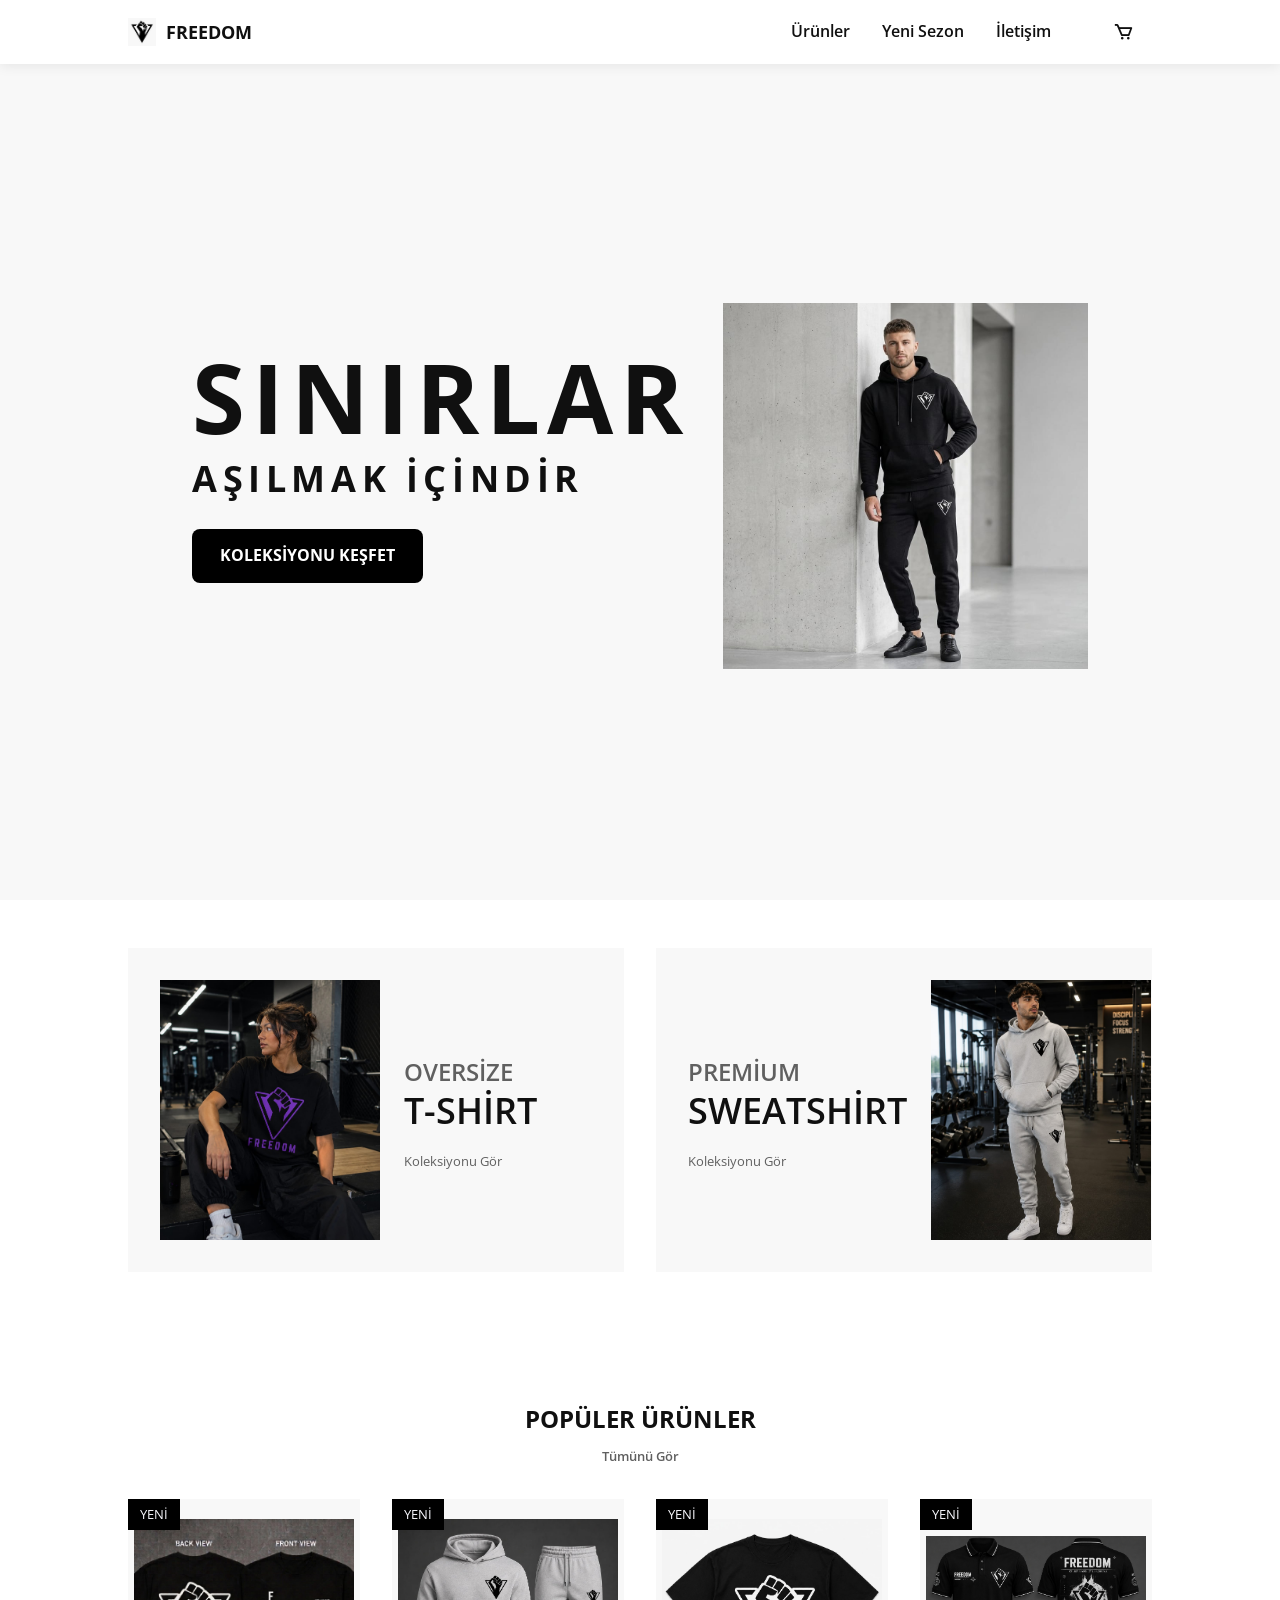
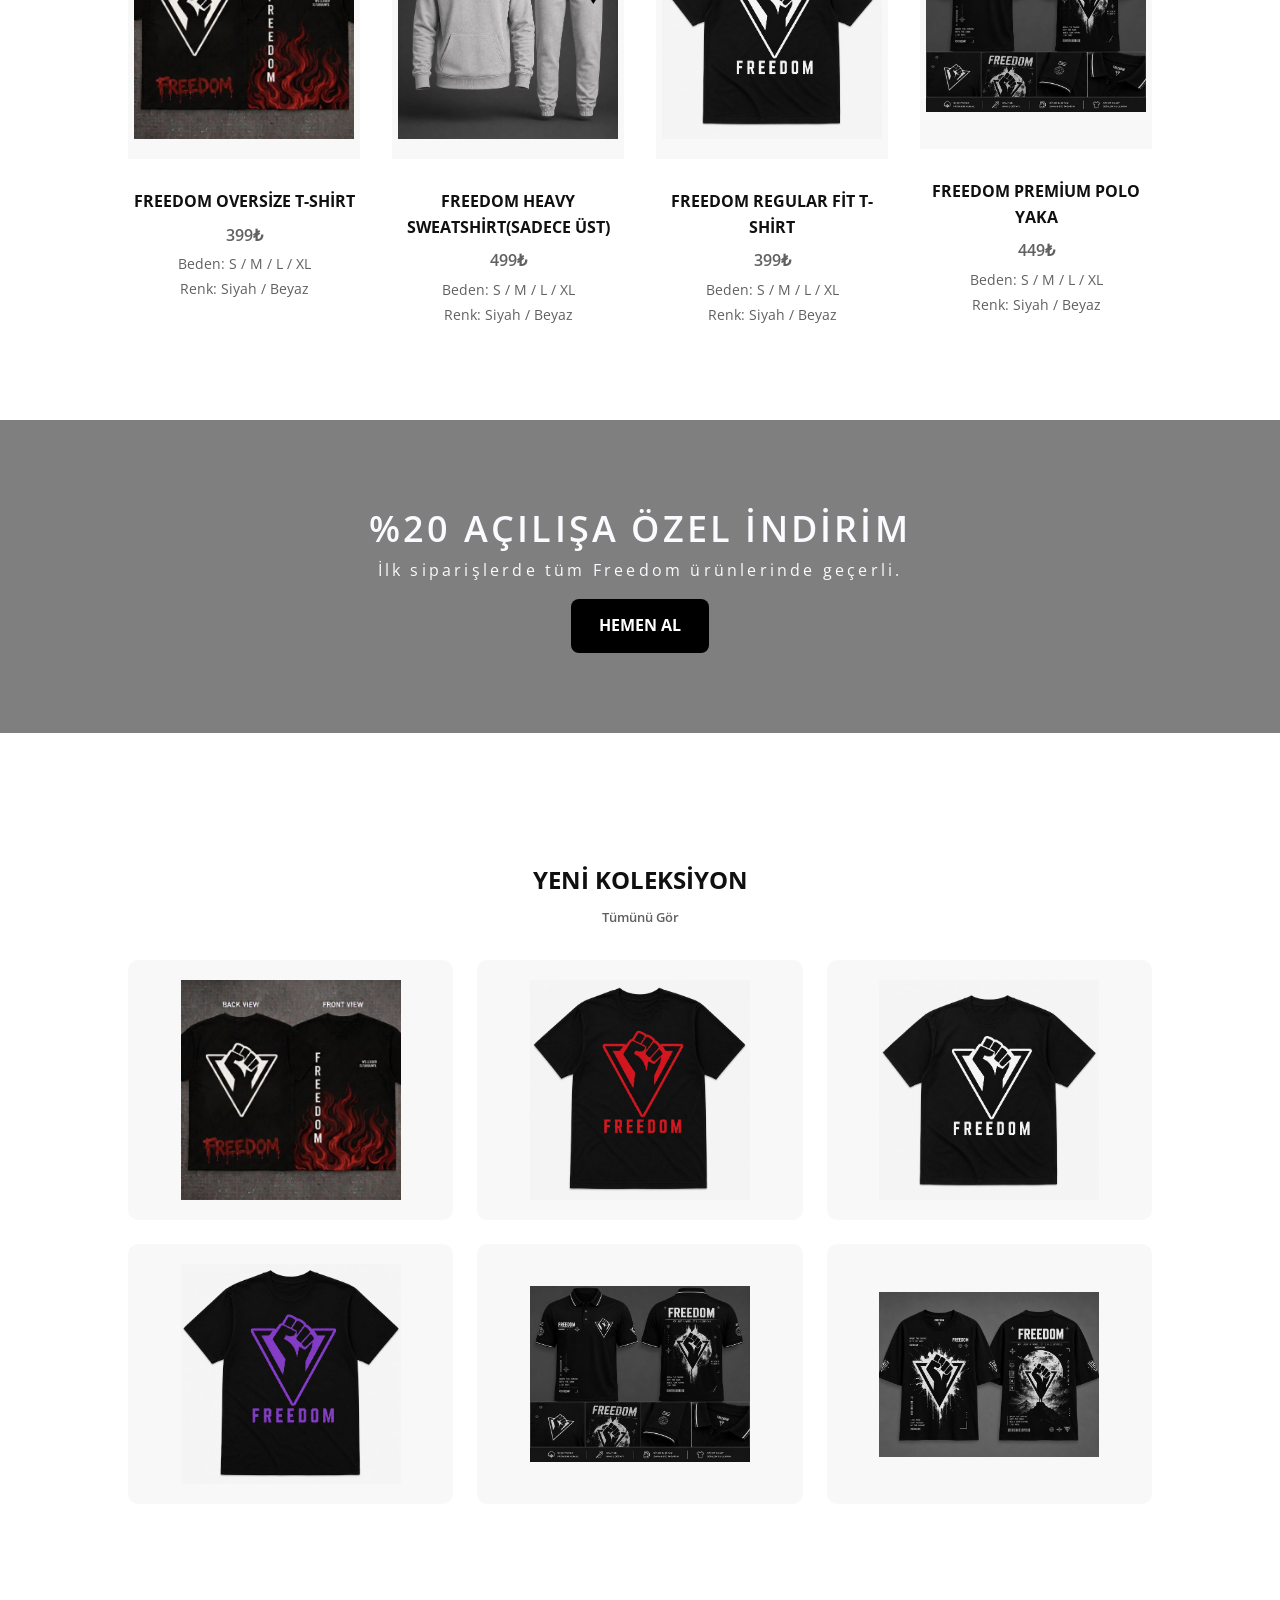
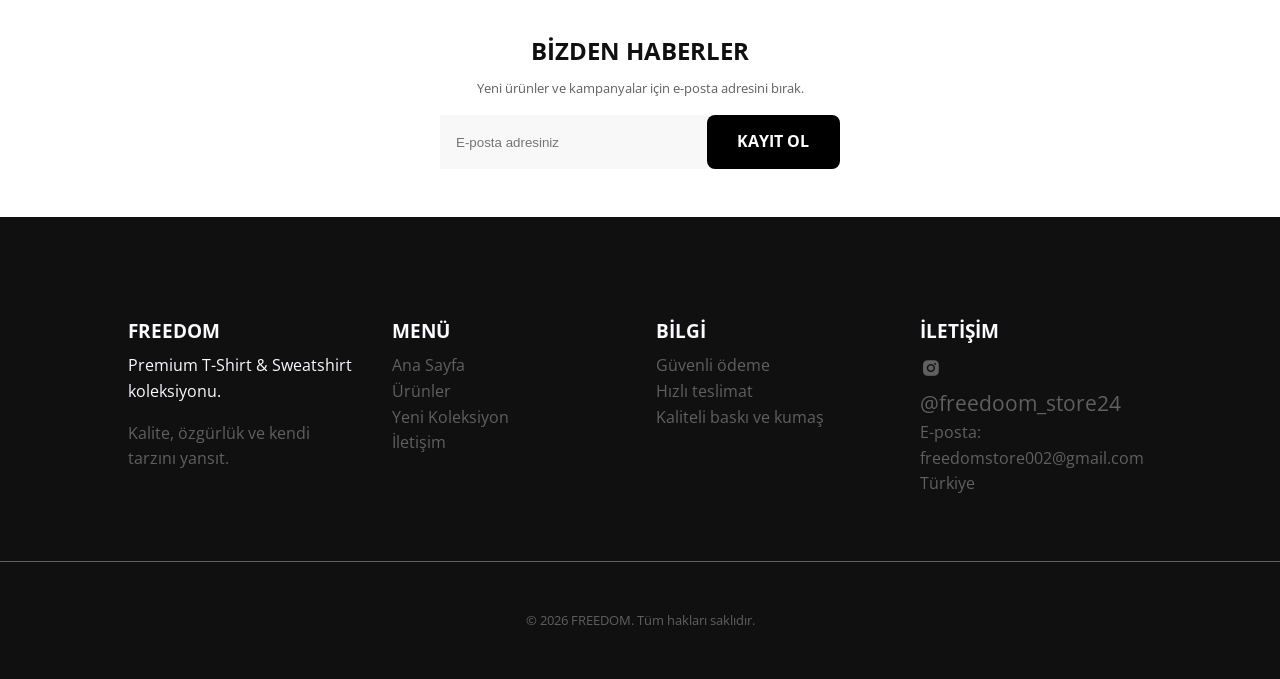
==== index.html @ 16857511 "Update links and titles in collection section" ====
<!DOCTYPE html>
<html lang="tr">
    <head>
        <meta charset="UTF-8">
        <meta name="viewport" content="width=device-width, initial-scale=1.0">

        <!-- ===== BOXICONS ===== -->
        <link href='https://cdn.jsdelivr.net/npm/boxicons@2.0.5/css/boxicons.min.css' rel='stylesheet'>

        <!-- ===== CSS ===== -->
        <link rel="stylesheet" href="css/styles.css">

        <title>FREEDOM | Premium T-Shirts & Sweatshirts</title>
    </head>
    <body>
        <!--===== HEADER =====-->
        <header class="l-header">
            <nav class="nav bd-grid">
                <div>
                    <a href="index.html" class="nav__logo">
    <img src="img/logo.png" alt="FREEDOM Logo" class="logo-img" width="45">
    <span>FREEDOM</span>
    </a>
        
                </div>

                <div class="nav__menu" id="nav-menu">
    <ul class="nav__list">
        <li class="nav__item"><a href="#featured" class="nav__link">Ürünler</a></li>
        <li class="nav__item"><a href="#new" class="nav__link">Yeni Sezon</a></li>
        <li class="nav__item"><a href="#newsletter" class="nav__link">İletişim</a></li>
    </ul>
</div>

                <div>
                    <i class="bx bx-cart nav__cart"></i>
                    <i class="bx bx-menu nav__toggle" id="nav-toggle"></i>
                </div>
            </nav>
        </header>

        <main class="l-main">
            <!--===== HOME =====-->
           <section class="home" id="home">
    <div class="home__container bd-grid">
        <div class="home__data">
            <h1 class="home__title">SINIRLAR<br><span>AŞILMAK İÇİNDİR</span></h1>
            <a href="#featured" class="button">KOLEKSİYONU KEŞFET</a>
        </div>

        <img src="img/ana sayfa.jpeg" class="home__img" alt="Freedom Hoodie">
    </div>
</section>

            <!--===== COLLECTION =====-->
            <section class="collection section">
    <div class="collection__container bd-grid">

        <div class="collection__box">
            <img src="img/model1.jpeg" alt="Freedom Oversize T-Shirt" class="collection__img">

            <div class="collection__data">
                <h2 class="collection__title"><span class="collection__subtitle">oversize</span><br>T-shirt</h2>
                <a href="urun1.html" class="collection__view">Koleksiyonu Gör</a>
            </div>
        </div>

        <div class="collection__box">
            <div class="collection__data">
                <h2 class="collection__title"><span class="collection__subtitle">premium</span><br>sweatshirt</h2>
                <a href="urun2.html" class="collection__view">Koleksiyonu Gör</a>
            </div>

            <img src="img/model-sweat.jpeg" alt="Freedom Premium Sweatshirt" class="collection__img">
        </div>
    </div>
</section>

            <!--===== FEATURED PRODUCTS =====-->
            <section class="featured section" id="featured">
                <h2 class="section-title">POPÜLER ÜRÜNLER</h2>
                <a href="#" class="section-all">Tümünü Gör</a>

                <div class="featured__container bd-grid">
                    <a href="urun1.html" class="featured__product">
    <div class="featured__box">
        <div class="featured__new">YENİ</div>
        <img src="img/tshirt4.jpeg" class="featured__img" alt="Freedom Oversize T-Shirt">
    </div>

    <div class="featured__data">
        <h3 class="featured__name">Freedom Oversize T-Shirt</h3>
        <span class="featured__price">399₺</span>
        <p class="featured__info">Beden: S / M / L / XL</p>
        <p class="featured__info">Renk: Siyah / Beyaz</p>
    </div>
</a>

                    <a href="urun2.html" class="featured__product">
    <div class="featured__box">
        <div class="featured__new">YENİ</div>
        <img src="img/sweat4.jpeg" class="featured__img" alt="Freedom Heavy Sweatshirt">
    </div>

    <div class="featured__data">
        <h3 class="featured__name">Freedom Heavy Sweatshirt(sadece üst)</h3>
        <span class="featured__price">499₺</span>
        <p class="featured__info">Beden: S / M / L / XL</p>
        <p class="featured__info">Renk: Siyah / Beyaz</p>
    </div>
</a>

                   <a href="urun3.html" class="featured__product">
    <div class="featured__box">
        <div class="featured__new">YENİ</div>
        <img src="img/tshirt8.jpeg" class="featured__img" alt="Freedom regular fit T-shirt">
    </div>

    <div class="featured__data">
        <h3 class="featured__name">Freedom regular fit T-shirt</h3>
        <span class="featured__price">399₺</span>
        <p class="featured__info">Beden: S / M / L / XL</p>
        <p class="featured__info">Renk: Siyah / Beyaz</p>
    </div>
</a>

                   <a href="urun4.html" class="featured__product">
    <div class="featured__box">
        <div class="featured__new">YENİ</div>
        <img src="img/tshirt12.jpeg" class="featured__img" alt="Freedom Premium Polo Yaka">
    </div>

    <div class="featured__data">
        <h3 class="featured__name">Freedom Premium polo yaka</h3>
        <span class="featured__price">449₺</span>
        <p class="featured__info">Beden: S / M / L / XL</p>
        <p class="featured__info">Renk: Siyah / Beyaz</p>
    </div>
</a>
                </div>
            </section>

            <!--===== OFFER =====-->
            <section class="offer section">
                <div class="offer__bg">
                    <div class="offer__data">
                        <h2 class="offer__title">%20 açılışa özel İndirim</h2>
                        <p class="offer__description">İlk siparişlerde tüm Freedom ürünlerinde geçerli.</p>

                        <a href="#" class="button">HEMEN AL</a>
                    </div>
                </div>
            </section>

            <!--===== NEW ARRIVALS =====-->
            <section class="featured section" id="new">
    <h2 class="section-title">YENİ KOLEKSİYON</h2>
    <a href="#" class="section-all">Tümünü Gör</a>

    <div class="new__container bd-grid">

        <a href="urun1.html" class="new__box">
            <img src="img/tshirt4.jpeg" alt="Freedom T-Shirt" class="new__img">
            <div class="new__link">
                <span class="button">İNCELE</span>
            </div>
        </a>

        <a href="urun5.html" class="new__box">
            <img src="img/tshirt6.jpeg" alt="Freedom T-Shirt" class="new__img">
            <div class="new__link">
                <span class="button">İNCELE</span>
            </div>
        </a>

        <a href="urun3.html" class="new__box">
            <img src="img/tshirt8.jpeg" alt="Freedom T-Shirt" class="new__img">
            <div class="new__link">
                <span class="button">İNCELE</span>
            </div>
        </a>

        <a href="urun6.html" class="new__box">
            <img src="img/tshirt3.jpeg" alt="Freedom T-Shirt" class="new__img">
            <div class="new__link">
                <span class="button">İNCELE</span>
            </div>
        </a>

        <a href="urun4.html" class="new__box">
            <img src="img/tshirt12.jpeg" alt="Freedom T-Shirt" class="new__img">
            <div class="new__link">
                <span class="button">İNCELE</span>
            </div>
        </a>

        <a href="urun7.html" class="new__box">
            <img src="img/tshirt13.jpeg" alt="Freedom T-Shirt" class="new__img">
            <div class="new__link">
                <span class="button">İNCELE</span>
            </div>
        </a>

    </div>
</section>

            <!--===== NEWSLETTER =====-->
            <section class="newsletter section" id="subscribed">
                <div class="newsletter__container bd-grid">
                    <div class="newsletter__subscribed">
                        <h2 class="section-title">BİZDEN HABERLER</h2>
                        <p class="newsletter__description">Yeni ürünler ve kampanyalar için e-posta adresini bırak.</p>

                        <form action="" class="newsletter__form">
                            <input type="text" class="newsletter__input" placeholder="E-posta adresiniz">
                            <a href="#" class="button">KAYIT OL</a>
                        </form>
                    </div>
                </div>
            </section>

            <!--===== SPONSORS =====-->
          
        </main>

        <!--===== FOOTER =====-->
      <footer class="footer section" id="iletisim">
    <div class="footer__container bd-grid">
        <div class="footer__box">
            <h3 class="footer__title">FREEDOM</h3>
            <p class="footer__deal">Premium T-Shirt & Sweatshirt koleksiyonu.</p>
            <p class="footer__link">Kalite, özgürlük ve kendi tarzını yansıt.</p>
        </div>

        <div class="footer__box">
            <h3 class="footer__title">MENÜ</h3>
            <ul>
                <li><a href="#home" class="footer__link">Ana Sayfa</a></li>
                <li><a href="#featured" class="footer__link">Ürünler</a></li>
                <li><a href="#new" class="footer__link">Yeni Koleksiyon</a></li>
                <li><a href="#iletisim" class="footer__link">İletişim</a></li>
            </ul>
        </div>

        <div class="footer__box">
            <h3 class="footer__title">BİLGİ</h3>
            <ul>
                <li><span class="footer__link">Güvenli ödeme</span></li>
                <li><span class="footer__link">Hızlı teslimat</span></li>
                <li><span class="footer__link">Kaliteli baskı ve kumaş</span></li>
            </ul>
        </div>

        <div class="footer__box">
    <h3 class="footer__title">İLETİŞİM</h3>

    <a href="https://instagram.com/freedoom_store24" target="_blank" class="footer__social">
        <i class='bx bxl-instagram-alt'></i> @freedoom_store24
    </a>

    <p class="footer__link">E-posta: freedomstore002@gmail.com</p>
    <p class="footer__link">Türkiye</p>
</div>
    </div>

    <p class="footer__copy">&#169; 2026 FREEDOM. Tüm hakları saklıdır.</p>
</footer>

        <!--===== MAIN JS =====-->
        <script src="js/main.js"></script>
    </body>
</html>
---- css/styles.css ----
/*===== GOOGLE FONTS =====*/
@import url("https://fonts.googleapis.com/css2?family=Open+Sans:wght@400;600;700&display=swap");

/*===== VARIABLES CSS =====*/
:root {
  --header-height: 3rem;
  --font-semi: 600;
  --font-bold: 700;
}

/*===== Colores =====*/
:root {
  --first-color: #000000;
  --first-color-alt: #222222;
  --white-color: #FAFAFF;
  --dark-color: #101010;
  --dark-color-light: #606060;
  --gray-color: #F8F8F8;
}

/*===== Fuente y tipografia =====*/
:root {
  --body-font: 'Open Sans', sans-serif;
  --big-font-size: 3rem;
  --h1-font-size: 1.5rem;
  --h2-font-size: 1.25rem;
  --normal-font-size: .938rem;
  --small-font-size: .75rem;
}

@media screen and (min-width: 767px) {
  :root {
    --big-font-size: 6rem;
    --h1-font-size: 2.25rem;
    --h2-font-size: 1.5rem;
    --normal-font-size: 1rem;
    --small-font-size: .813rem;
  }
}

/*===== Margenes =====*/
:root {
  --mb-1: 0.5rem;
  --mb-2: 1rem;
  --mb-3: 1.5rem;
  --mb-4: 2rem;
}

/*===== z index =====*/
:root {
  --z-tooltip: 10;
  --z-fixed: 100;
}

/*===== BASE =====*/
*, ::before, ::after {
  box-sizing: border-box;
}

html {
  scroll-behavior: smooth;
}

body {
  margin: var(--header-height) 0 0 0;
  font-family: var(--body-font);
  font-size: var(--normal-font-size);
  color: var(--dark-color);
  line-height: 1.6;
}

h1, h2, p {
  margin: 0;
}

ul {
  margin: 0;
  padding: 0;
  list-style: none;
}

a {
  text-decoration: none;
  color: var(--dark-color);
}

img {
  max-width: 100%;
  height: auto;
}

/*===== CLASS CSS ===== */
.section
{
  padding: 3rem 0;
}

.section-title
{
  font-size: var(--h2-font-size);
  color: var(--dark-color);
  margin: var(--mb-4) 0 var(--mb-1);
  text-align: center;
}

.section-all
{
  display: block;
  font-size: var(--small-font-size);
  font-weight: var(--font-semi);
  color: var(--dark-color-light);
  text-align: center;
  margin-bottom: var(--mb-2);
}

/*===== LAYOUT =====*/
.bd-grid
{
  max-width: 1024px;
  display: grid;
  grid-template-columns: 100%;
  grid-column-gap: 2rem;
  width: calc(100% - 3rem);
  margin-left: var(--mb-3);
  margin-right: var(--mb-3);
}

.l-header
{
  width: 100%;
  position: fixed;
  top: 0;
  left: 0;
  z-index: var(--z-fixed);
  background:#fff;
box-shadow:0 2px 12px rgba(0,0,0,.08);
}

/*===== NAV =====*/
.nav
{
  height: var(--header-height);
  display: flex;
  justify-content: space-between;
  align-items: center;
}

@media screen and (max-width: 767px)
{
  .nav__menu
  {
    position: fixed;
    top: var(--header-height);
    right: -100%;
    width: 80%;
    height: 100%;
    padding: 2rem;
    background-color: var(--white-color);
    transition: .5s;
  }

  .nav__item
  {
    margin-bottom: var(--mb-4);
  }

  .nav__link
  {
    color: var(--dark-color);
    font-weight: var(--font-semi);
  }

  .nav__link:hover
  {
    color: var(--first-color);
  }

  .nav__logo
  {
    font-weight: var(--font-bold);
  }

  .nav__cart
  {
    font-size: 1.5rem;
    margin-right: var(--mb-2);
  }

  .nav__toggle
  {
    font-size: 1.5rem;
    cursor: pointer;
  }
}


/*=== Show menu ===*/
.show
{
  right: 0;
}

.active
{
  color: var(--first-color);
}

/*===== HOME =====*/
.home
{
  background-color: var(--gray-color);
}

.home__container
{
  position: relative;
  min-height: calc(100vh - 3rem);
  display: flex;
  flex-direction: column;
  justify-content: center;
  row-gap: 2rem;
  padding: 2rem 1rem 3rem;
}

.home__data
{
  z-index: 2;
  text-align: center;
}

.home__title
{
  font-size: var(--big-font-size);
  line-height: 1;
  letter-spacing: .35rem;
  margin-bottom: 2rem;
}

.home__title span
{
  display: block;
  font-size: var(--h1-font-size);
  margin-top: 1rem;
}

.home__img
{
  display: block;
  width: 280px;
  max-width: 100%;
  height: auto;
  margin: 0 auto;
  object-fit: contain;
}


/*BUTTONS*/
.button
{
  display: inline-block;
  background:#000;
  color:#fff;
  padding:14px 28px;
 border-radius:8px;
  font-weight:700;
  transition:.3s;
}

.button:hover{
  background:#333;
  transform:translateY(-2px);
}


/*===== COLLECTION =====*/
.collection__container{
  row-gap: 2rem;
}

.collection__box{
  display: flex;
  justify-content: space-between;
  align-items: center;
  gap: 1.5rem;
  padding: 2rem;
  background-color: var(--gray-color);
  transition: .3s;
  min-height: 320px;
  overflow: hidden;
}

.collection__box:hover{
  transform: translateY(-.5rem);
}

.collection__data{
  flex: 1;
}

.collection__img{
  width: 220px;
  max-width: 100%;
  height: 260px;
  object-fit: cover;
  display: block;
  flex-shrink: 0;
}

.collection__title{
  font-size: var(--h1-font-size);
  line-height: 1.2;
  margin-bottom: var(--mb-2);
  text-transform: uppercase;
  font-weight: var(--font-semi);
}

.collection__subtitle{
  font-size: var(--h2-font-size);
  color: var(--dark-color-light);
}

.collection__view{
  font-size: var(--small-font-size);
  color: var(--dark-color-light);
}

.collection__view:hover{
  text-decoration: underline;
}

/*===== FEATURED PRODUCTS =====*/
.featured__container
{
  row-gap: 2rem;
}

.featured__product
{
  display: block;
  color: var(--dark-color);
  transition: .3s;
}

.featured__product:hover
{
  transform: translateY(-.5rem);
}

.featured__box
{
   position: relative;
    display: flex;
    justify-content: center;
    align-items: center;
    background-color: var(--gray-color);

    min-height: 250px;
}
.featured__img{
    width: 220px;
    height: auto;
    display: block;
  }
.featured__new
{
  position: absolute;
  top: 0;
  left: 0;
  background-color: var(--first-color);
  color: var(--white-color);
  padding: .3rem .75rem;
  font-size: var(--small-font-size);
}

.featured__data
{
  text-align: center;
    margin-top: 30px;
}

.featured__name
{
  margin-bottom: var(--mb-1);
  text-transform: uppercase;
  font-size: var(--normal-font-size);
}

.featured__price
{
  color: var(--dark-color-light);
  font-weight: var(--font-semi);
}

.featured__info
{
  font-size: 0.85rem;
  color: var(--dark-color-light);
  margin-top: 6px;
  line-height: 1.4;
}


/*===== OFFER =====*/
.offer__bg
{
  background: url('../img/offer.jpg') no-repeat center/cover;
  text-align: center;
}

.offer__data
{
  padding: 3.5rem .25rem;
  background: rgba(0, 0, 0, .5);
  color: var(--white-color);
}

.offer__title
{
  font-size: var(--h1-font-size);
  letter-spacing: .2rem;
  text-transform: uppercase;
  font-weight: var(--font-semi);
}

.offer__description
{
  margin-bottom: var(--mb-2);
  letter-spacing: .2rem;
}


/*===== NEW ARRIVALS =====*/
.new__container
{
  display: grid;
  grid-template-columns: repeat(2, 1fr);
  gap: 1.5rem;
}

.new__box
{
  position: relative;
  background-color: var(--gray-color);
  overflow: hidden;
  border-radius: 10px;
  padding: 12px;
  min-height: 260px;

  display: flex;
  justify-content: center;
  align-items: center;
}

.new__img
{
  width: 100%;
  max-width: 220px;
  height: 220px;
  object-fit: contain;
  display: block;
  margin: 0 auto;
}

.new__box:hover .new__link
{
  bottom: 0;
}

.new__link
{
  position: absolute;
  left: 0;
  bottom: -100%;
  width: 100%;
  height: 100%;
  display: flex;
  justify-content: center;
  align-items: center;
  background: rgba(0, 0, 0, 0.18);
  transition: .3s;
}


/*===== NEWSLETTER =====*/
.newsletter
{
  text-align: center;
}

.newsletter__description
{
  margin-bottom: var(--mb-2);
  font-size: var(--small-font-size);
  color: var(--dark-color-light);
}

.newsletter__form
{
  display: grid;
  grid-template-columns: 1fr .5fr;
}

.newsletter__input
{
  outline: none;
  border: none;
  background-color: var(--gray-color);
  padding: 0 1rem;
}


/*===== SPONSORS =====*/
.sponsors__container
{
  grid-template-columns: repeat(2, 1fr);
  row-gap: 2rem;
  padding: 1.5rem 0;
}

.sponsors__logo
{
  display: flex;
  justify-content: center;
}

.sponsors__logo img
{
  width: 80px;
  filter: opacity(70%);
}

.sponsors__logo img:hover
{
  filter: none;
}

/*===== FOOTER =====*/
.footer
{
  background-color: var(--dark-color);
  color: var(--white-color);
}

.footer__container
{
  row-gap: 1.5rem;
  margin-bottom: var(--mb-4);
}

.footer__title
{
  margin-bottom: var(--mb-1);
}

.footer__deal
{
  margin-bottom: var(--mb-2);
}

.footer__store
{
  width: 100px;
}

.footer__link, .footer__social
{
  color: var(--dark-color-light);
}

.footer__link:hover
{
  text-decoration: underline;
}

.footer__social
{
  font-size: 1.3rem;
  margin-right: var(--mb-1);
}

.footer__copy
{
  border-top: 1px solid var(--dark-color-light);
  padding-top: 3rem;
  text-align: center;
  color: var(--dark-color-light);
  font-size: var(--small-font-size);
}


@media screen and (min-width: 768px)
{
  body
  {
    margin: 0;
  }

  .section-all
  {
    margin-bottom: var(--mb-4);
  }

  .nav
  {
    height: calc(var(--header-height) + 1rem);
    display: flex;
    align-items: center;
    justify-content: space-between;
  }

  .nav__logo
  {
    display: flex;
    align-items: center;
    gap: 10px;
    font-weight: var(--font-bold);
  }

  .nav__menu
  {
    margin-left: auto;
    margin-right: 1.5rem;
  }

  .nav__list
  {
    display: flex;
    align-items: center;
    gap: 2rem;
  }

  .nav__item
  {
    margin: 0;
  }

  .nav__link
  {
    display: inline-block;
    font-weight: var(--font-semi);
  }

  .nav__cart
  {
    font-size: 1.3rem;
    cursor: pointer;
    margin-right: .75rem;
    padding: 6px;
  }

  .nav__toggle
  {
    display: none;
  }

  .home__container
  {
    height: 100vh;
  }

  .home__data
  {
    padding: 0;
    height: max-content;
    align-self: center;
  }

  .home__title
  {
    line-height: 1.1;
  letter-spacing: .5rem;
  }
.home__title span
{
  display: block;
  margin-top: 1rem;
  font-size: var(--h1-font-size);
  letter-spacing: .35rem;
}
  .home__img
  {
    width: 370px;
  }

  .collection__container{
  grid-template-columns: repeat(2, 1fr);
  grid-template-rows: 1fr;
}

.collection__box{
  padding: 2rem;
  min-height: 320px;
}

.collection__img{
  width: 220px;
  height: 260px;
  object-fit: cover;
}

  .featured__container,
  .sponsors__container,
  .footer__container
  {
    grid-template-columns: repeat(4, 1fr);
  }

  .offer__data
  {
    padding: 5rem 0;
  }

  .new__container
  {
    grid-template-columns: repeat(3, 1fr);
  }

  .newsletter__form
  {
    width: 400px;
    margin: 0 auto;
  }

  .footer__container
  {
    padding: 2rem 0;
  }
}

@media screen and (min-width: 1024px)
{
  .bd-grid
  {
    margin-left: auto;
    margin-right: auto;
  }

  .home__container
  {
    min-height: calc(100vh - 3rem);
    display: grid;
    grid-template-columns: 1fr 1fr;
    justify-content: space-between;
    align-items: center;
    column-gap: 2rem;
    padding: 5rem 4rem 3rem;
  }

  .home__data
  {
    text-align: left;
    max-width: 520px;
    z-index: 2;
    padding-top: 0;
    align-self: center;
  }

  .home__title
  {
    margin-bottom: 2rem;
    line-height: 1;
    letter-spacing: .45rem;
  }

  .home__title span
  {
    display: block;
    margin-top: 1rem;
    font-size: var(--h1-font-size);
    letter-spacing: .35rem;
  }

  .home__img
  {
    width: 760px;
    max-width: 100%;
    margin: 0;
    justify-self: end;
    transform: translateY(20px);
  }
}

.logo-img
{
  width: 28px !important;
  height: 28px !important;
  object-fit: contain;
}

.nav__logo span
{
  font-size: 18px;
  font-weight: bold;
}
.nav__logo
{
  display: flex;
  align-items: center;
  gap: 10px;
  line-height: 1;
}

.logo-img
{
  display: block;
}

@media screen and (max-width: 768px)
{
  .nav__logo
  {
    display: flex;
    align-items: center;
    gap: 10px;
  }

  .nav__logo span
  {
    display: inline-block;
    line-height: 1;
    transform: translateY(1px);
  }
}

.featured__img
{
  width: 220px;
  height: auto;
  display: block;
  margin: 20px auto;
}
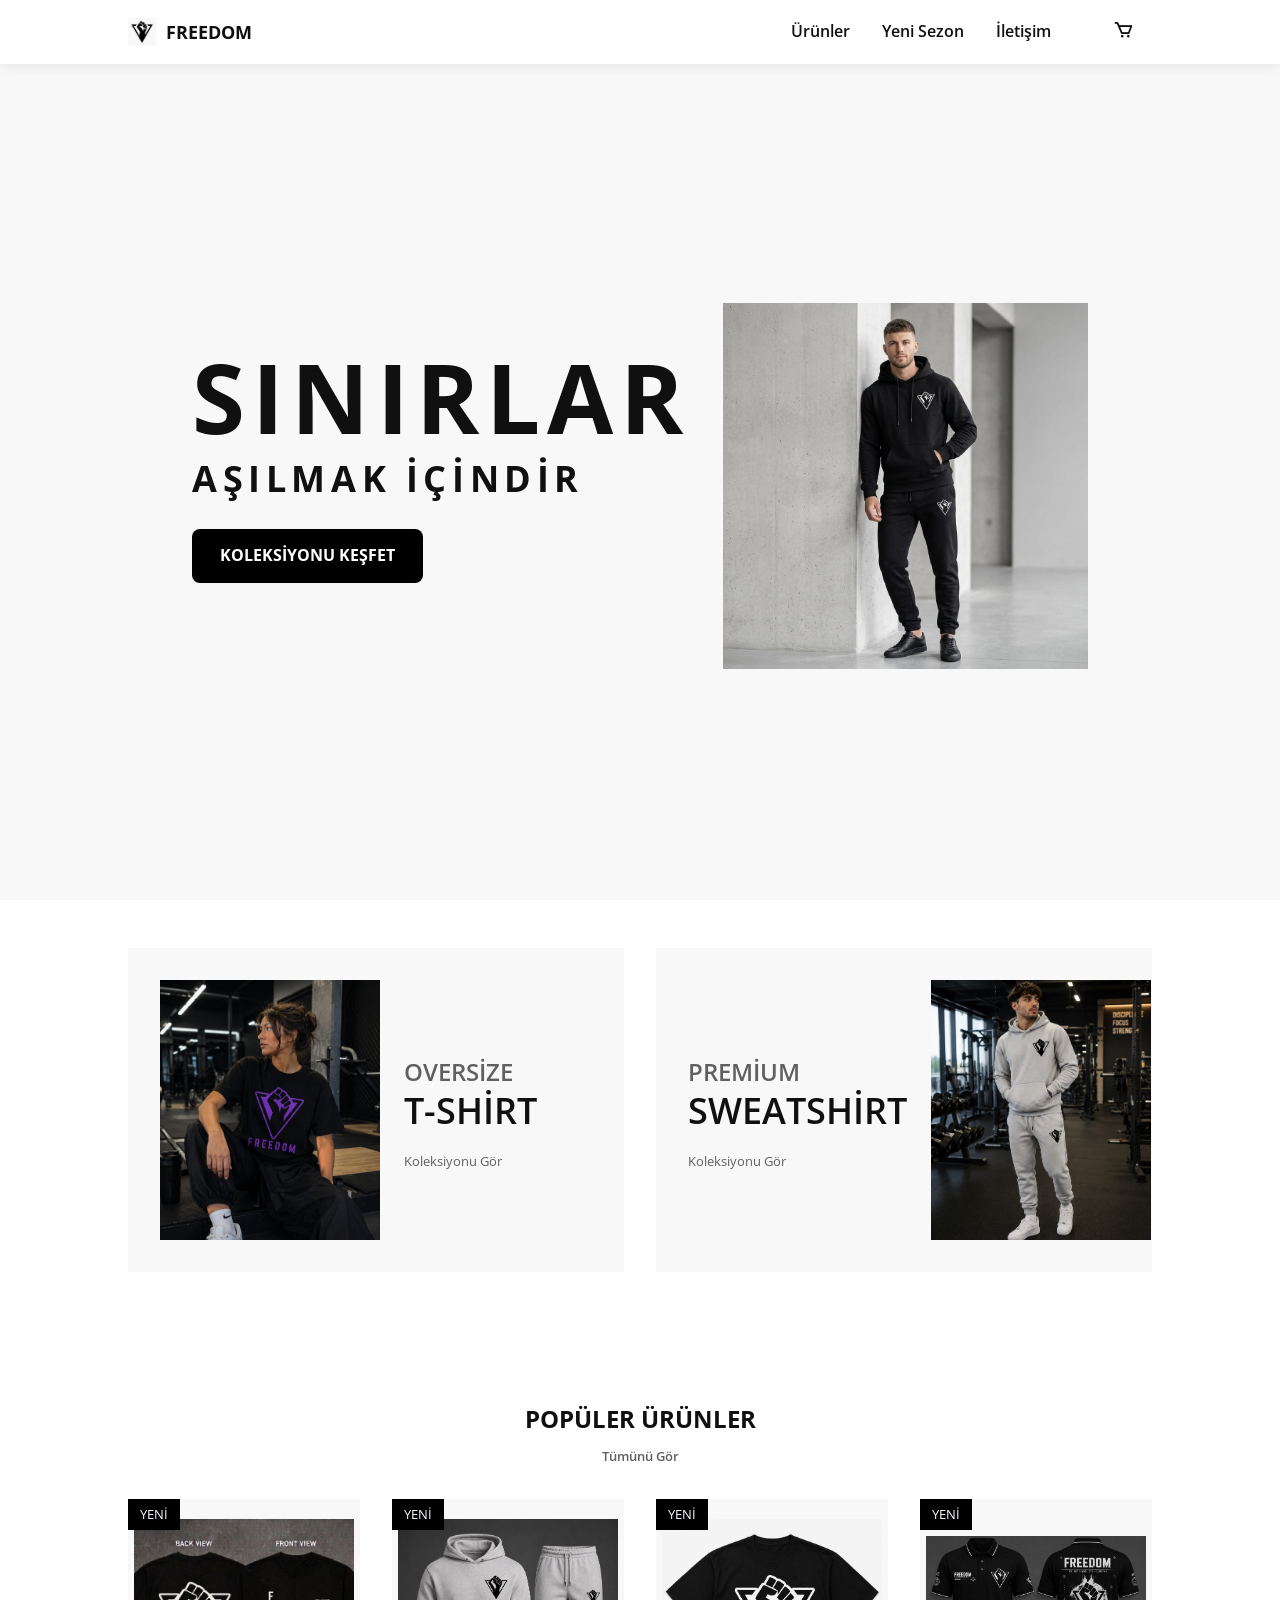
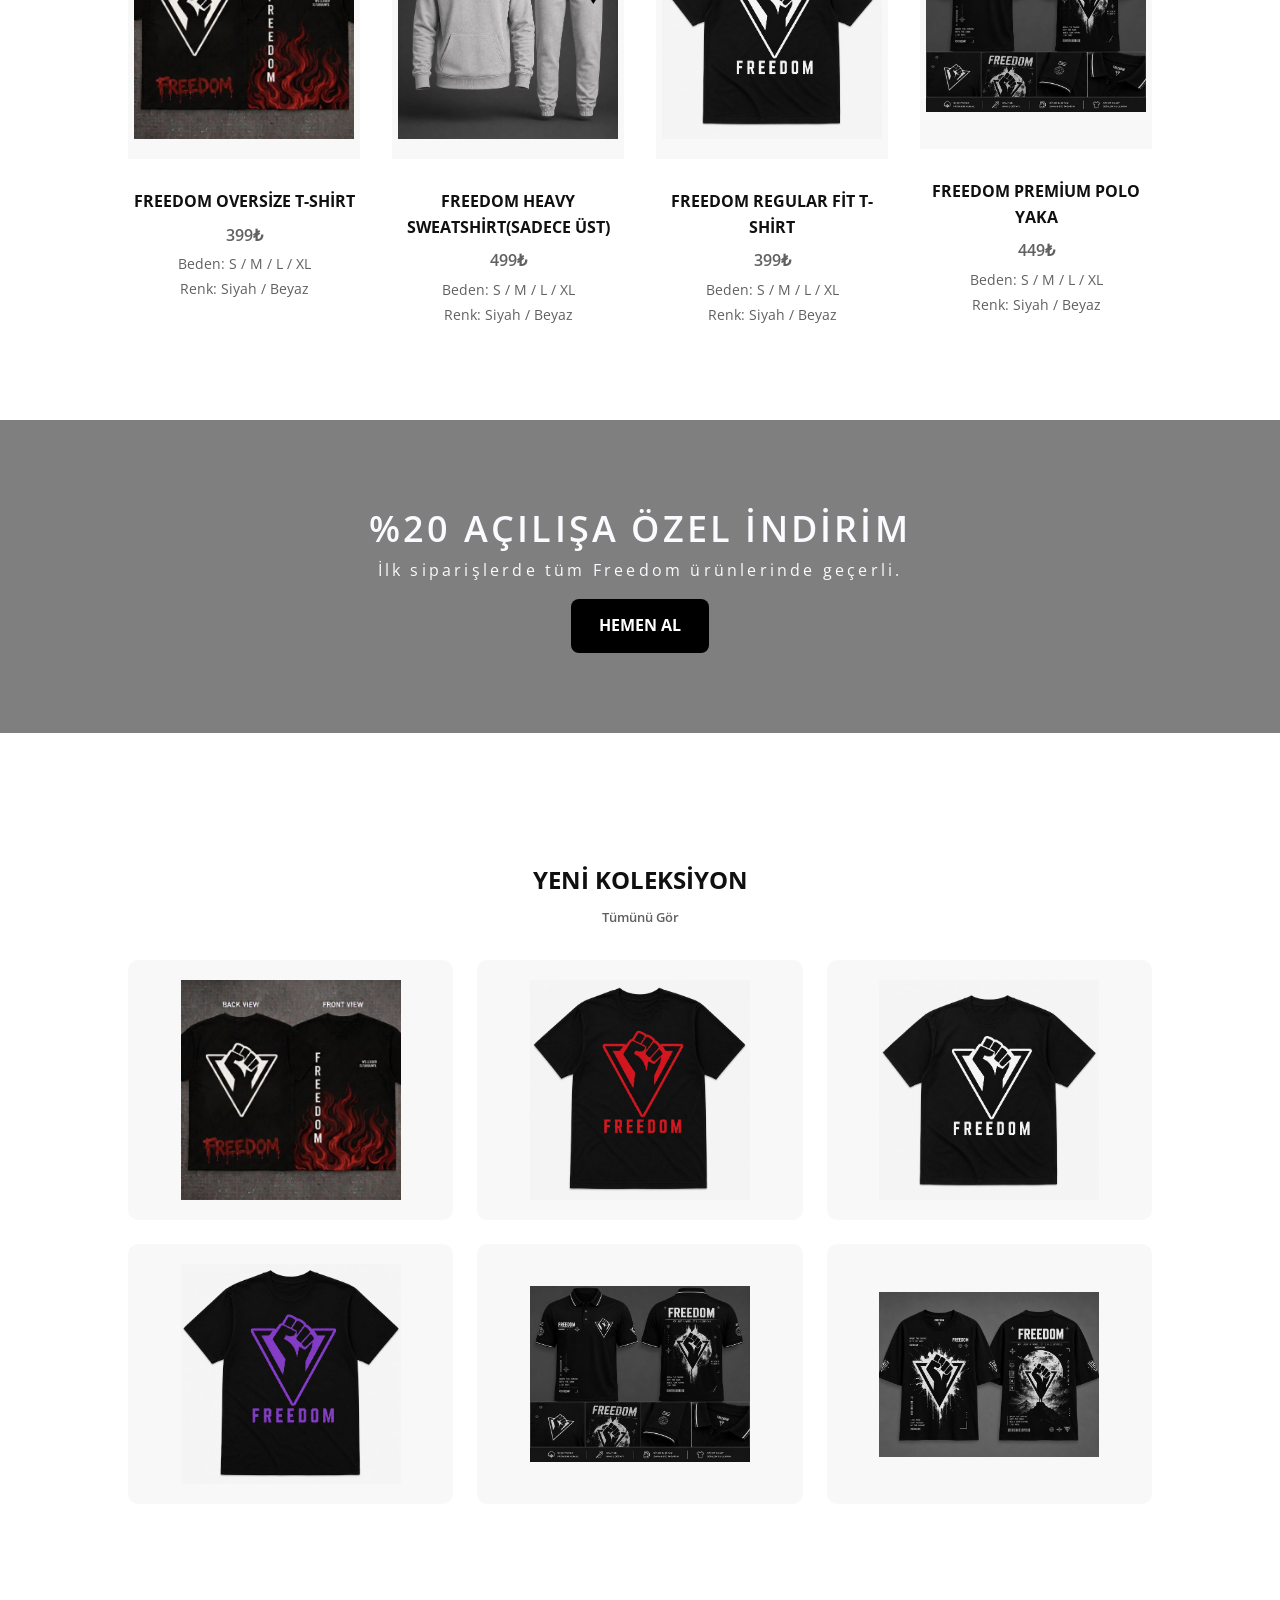
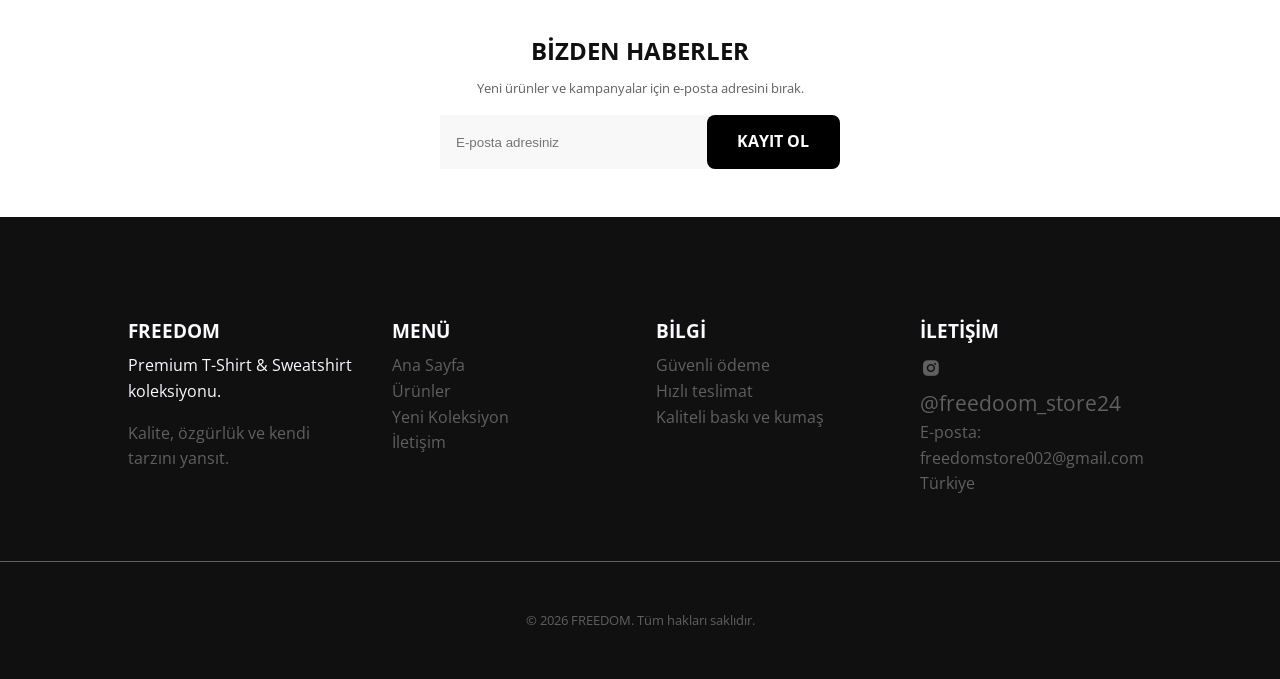
==== commit 7b9e7305: "Change cart icon to a link to sepet.html" ====
--- a/index.html
+++ b/index.html
@@ -33,7 +33,7 @@
 </div>
 
                 <div>
-                    <i class="bx bx-cart nav__cart"></i>
+                    <a href="sepet.html" class="nav__cart"><i class="bx bx-cart"></i></a>
                     <i class="bx bx-menu nav__toggle" id="nav-toggle"></i>
                 </div>
             </nav>
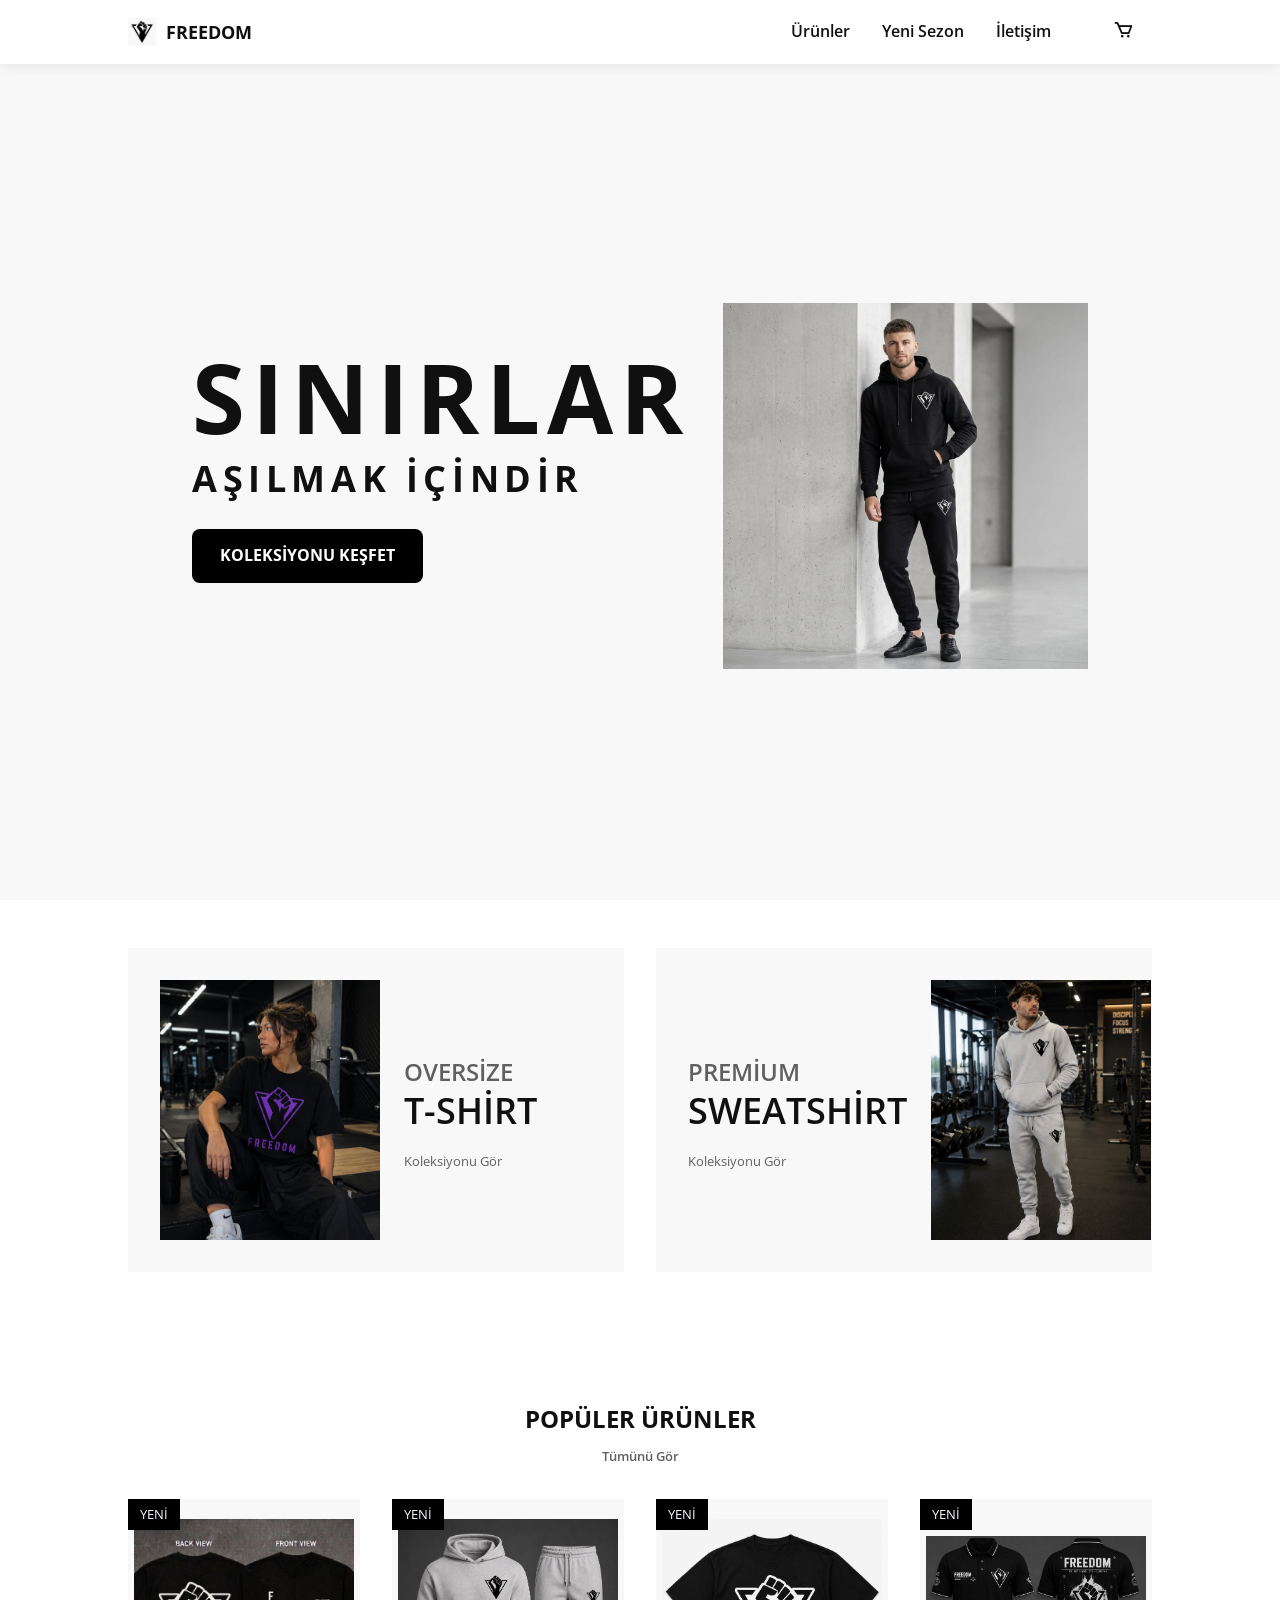
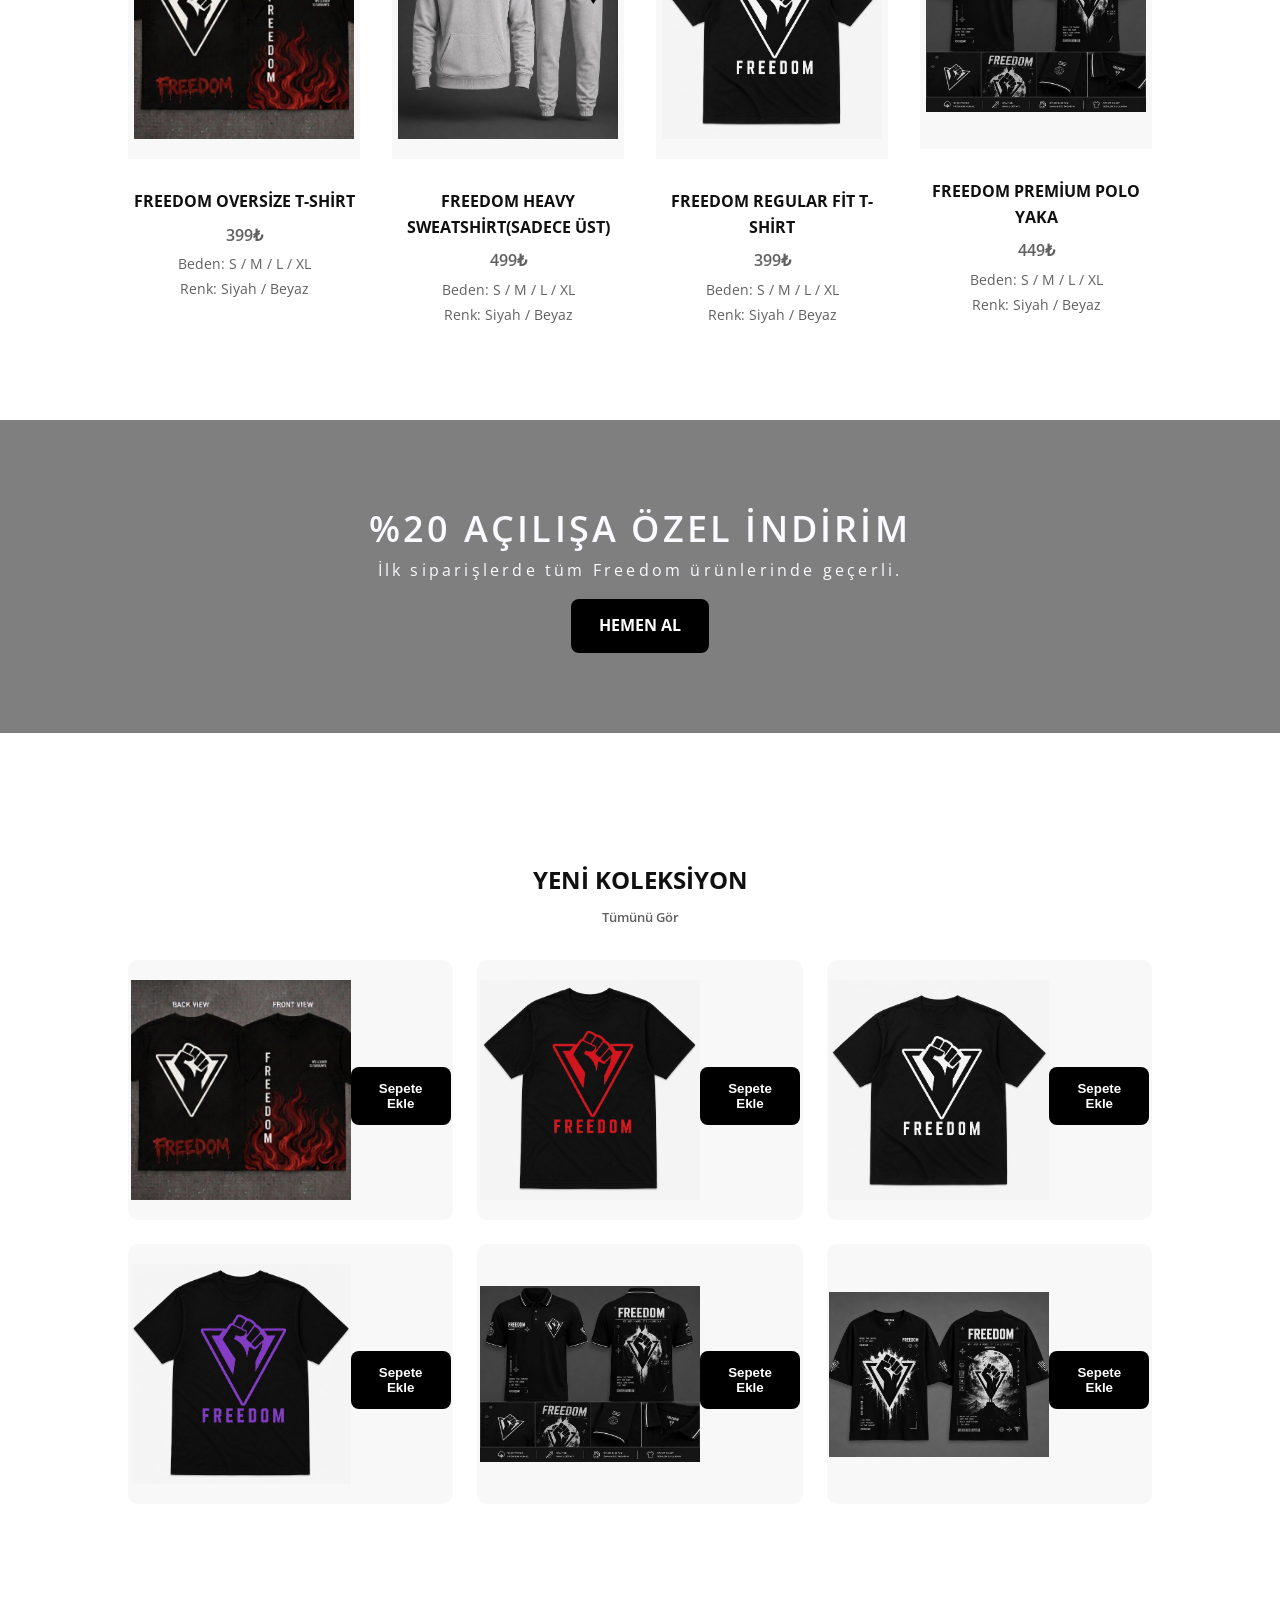
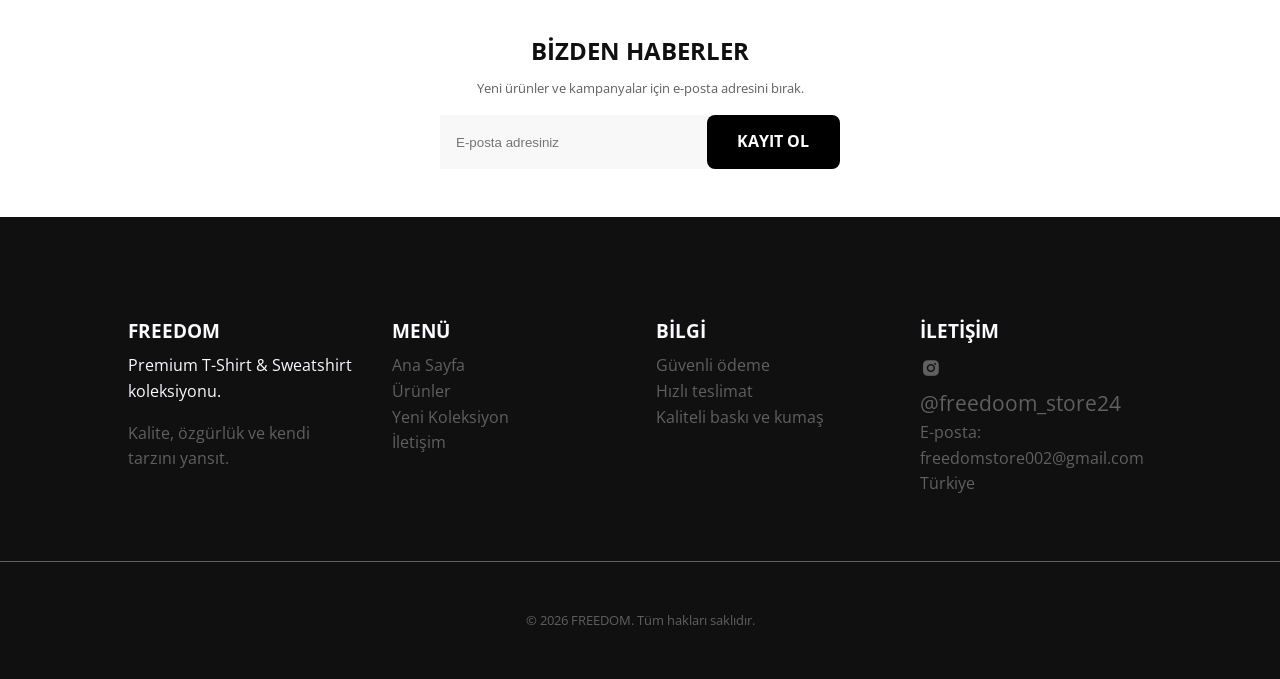
==== commit a70c5a96: "Refactor index.html structure and content" ====
--- a/index.html
+++ b/index.html
@@ -1,272 +1,377 @@
 <!DOCTYPE html>
 <html lang="tr">
-    <head>
-        <meta charset="UTF-8">
-        <meta name="viewport" content="width=device-width, initial-scale=1.0">
-
-        <!-- ===== BOXICONS ===== -->
-        <link href='https://cdn.jsdelivr.net/npm/boxicons@2.0.5/css/boxicons.min.css' rel='stylesheet'>
-
-        <!-- ===== CSS ===== -->
-        <link rel="stylesheet" href="css/styles.css">
-
-        <title>FREEDOM | Premium T-Shirts & Sweatshirts</title>
-    </head>
-    <body>
-        <!--===== HEADER =====-->
-        <header class="l-header">
-            <nav class="nav bd-grid">
-                <div>
-                    <a href="index.html" class="nav__logo">
-    <img src="img/logo.png" alt="FREEDOM Logo" class="logo-img" width="45">
-    <span>FREEDOM</span>
-    </a>
-        
-                </div>
-
-                <div class="nav__menu" id="nav-menu">
-    <ul class="nav__list">
-        <li class="nav__item"><a href="#featured" class="nav__link">Ürünler</a></li>
-        <li class="nav__item"><a href="#new" class="nav__link">Yeni Sezon</a></li>
-        <li class="nav__item"><a href="#newsletter" class="nav__link">İletişim</a></li>
-    </ul>
-</div>
-
-                <div>
-                    <a href="sepet.html" class="nav__cart"><i class="bx bx-cart"></i></a>
-                    <i class="bx bx-menu nav__toggle" id="nav-toggle"></i>
-                </div>
-            </nav>
-        </header>
-
-        <main class="l-main">
-            <!--===== HOME =====-->
-           <section class="home" id="home">
-    <div class="home__container bd-grid">
-        <div class="home__data">
-            <h1 class="home__title">SINIRLAR<br><span>AŞILMAK İÇİNDİR</span></h1>
-            <a href="#featured" class="button">KOLEKSİYONU KEŞFET</a>
+<head>
+    <meta charset="UTF-8">
+    <meta name="viewport" content="width=device-width, initial-scale=1.0">
+
+    <!-- ===== BOXICONS ===== -->
+    <link href='https://cdn.jsdelivr.net/npm/boxicons@2.0.5/css/boxicons.min.css' rel='stylesheet'>
+
+    <!-- ===== CSS ===== -->
+    <link rel="stylesheet" href="css/styles.css">
+
+    <title>FREEDOM | Premium T-Shirts & Sweatshirts</title>
+</head>
+<body>
+    <!--===== HEADER =====-->
+    <header class="l-header">
+        <nav class="nav bd-grid">
+            <div>
+                <a href="index.html" class="nav__logo">
+                    <img src="img/logo.png" alt="FREEDOM Logo" class="logo-img" width="45">
+                    <span>FREEDOM</span>
+                </a>
+            </div>
+
+            <div class="nav__menu" id="nav-menu">
+                <ul class="nav__list">
+                    <li class="nav__item"><a href="#featured" class="nav__link">Ürünler</a></li>
+                    <li class="nav__item"><a href="#new" class="nav__link">Yeni Sezon</a></li>
+                    <li class="nav__item"><a href="#iletisim" class="nav__link">İletişim</a></li>
+                </ul>
+            </div>
+
+            <div>
+                <a href="sepet.html" class="nav__cart"><i class="bx bx-cart"></i></a>
+                <i class="bx bx-menu nav__toggle" id="nav-toggle"></i>
+            </div>
+        </nav>
+    </header>
+
+    <main class="l-main">
+        <!--===== HOME =====-->
+        <section class="home" id="home">
+            <div class="home__container bd-grid">
+                <div class="home__data">
+                    <h1 class="home__title">SINIRLAR<br><span>AŞILMAK İÇİNDİR</span></h1>
+                    <a href="#featured" class="button">KOLEKSİYONU KEŞFET</a>
+                </div>
+
+                <img src="img/ana sayfa.jpeg" class="home__img" alt="Freedom Hoodie">
+            </div>
+        </section>
+
+        <!--===== COLLECTION =====-->
+        <section class="collection section">
+            <div class="collection__container bd-grid">
+
+                <div class="collection__box">
+                    <img src="img/model1.jpeg" alt="Freedom Oversize T-Shirt" class="collection__img">
+
+                    <div class="collection__data">
+                        <h2 class="collection__title"><span class="collection__subtitle">oversize</span><br>T-shirt</h2>
+                        <a href="urun1.html" class="collection__view">Koleksiyonu Gör</a>
+                    </div>
+                </div>
+
+                <div class="collection__box">
+                    <div class="collection__data">
+                        <h2 class="collection__title"><span class="collection__subtitle">premium</span><br>sweatshirt</h2>
+                        <a href="urun2.html" class="collection__view">Koleksiyonu Gör</a>
+                    </div>
+
+                    <img src="img/model-sweat.jpeg" alt="Freedom Premium Sweatshirt" class="collection__img">
+                </div>
+            </div>
+        </section>
+
+        <!--===== FEATURED PRODUCTS =====-->
+        <section class="featured section" id="featured">
+            <h2 class="section-title">POPÜLER ÜRÜNLER</h2>
+            <a href="#" class="section-all">Tümünü Gör</a>
+
+            <div class="featured__container bd-grid">
+                <a href="urun1.html" class="featured__product">
+                    <div class="featured__box">
+                        <div class="featured__new">YENİ</div>
+                        <img src="img/tshirt4.jpeg" class="featured__img" alt="Freedom Oversize T-Shirt">
+                    </div>
+
+                    <div class="featured__data">
+                        <h3 class="featured__name">Freedom Oversize T-Shirt</h3>
+                        <span class="featured__price">399₺</span>
+                        <p class="featured__info">Beden: S / M / L / XL</p>
+                        <p class="featured__info">Renk: Siyah / Beyaz</p>
+                    </div>
+                </a>
+
+                <a href="urun2.html" class="featured__product">
+                    <div class="featured__box">
+                        <div class="featured__new">YENİ</div>
+                        <img src="img/sweat4.jpeg" class="featured__img" alt="Freedom Heavy Sweatshirt">
+                    </div>
+
+                    <div class="featured__data">
+                        <h3 class="featured__name">Freedom Heavy Sweatshirt(sadece üst)</h3>
+                        <span class="featured__price">499₺</span>
+                        <p class="featured__info">Beden: S / M / L / XL</p>
+                        <p class="featured__info">Renk: Siyah / Beyaz</p>
+                    </div>
+                </a>
+
+                <a href="urun3.html" class="featured__product">
+                    <div class="featured__box">
+                        <div class="featured__new">YENİ</div>
+                        <img src="img/tshirt8.jpeg" class="featured__img" alt="Freedom regular fit T-shirt">
+                    </div>
+
+                    <div class="featured__data">
+                        <h3 class="featured__name">Freedom regular fit T-shirt</h3>
+                        <span class="featured__price">399₺</span>
+                        <p class="featured__info">Beden: S / M / L / XL</p>
+                        <p class="featured__info">Renk: Siyah / Beyaz</p>
+                    </div>
+                </a>
+
+                <a href="urun4.html" class="featured__product">
+                    <div class="featured__box">
+                        <div class="featured__new">YENİ</div>
+                        <img src="img/tshirt12.jpeg" class="featured__img" alt="Freedom Premium Polo Yaka">
+                    </div>
+
+                    <div class="featured__data">
+                        <h3 class="featured__name">Freedom Premium polo yaka</h3>
+                        <span class="featured__price">449₺</span>
+                        <p class="featured__info">Beden: S / M / L / XL</p>
+                        <p class="featured__info">Renk: Siyah / Beyaz</p>
+                    </div>
+                </a>
+            </div>
+        </section>
+
+        <!--===== OFFER =====-->
+        <section class="offer section">
+            <div class="offer__bg">
+                <div class="offer__data">
+                    <h2 class="offer__title">%20 açılışa özel İndirim</h2>
+                    <p class="offer__description">İlk siparişlerde tüm Freedom ürünlerinde geçerli.</p>
+
+                    <a href="#featured" class="button">HEMEN AL</a>
+                </div>
+            </div>
+        </section>
+
+        <!--===== NEW ARRIVALS =====-->
+        <section class="featured section" id="new">
+            <h2 class="section-title">YENİ KOLEKSİYON</h2>
+            <a href="#" class="section-all">Tümünü Gör</a>
+
+            <div class="new__container bd-grid">
+
+                <!-- ÜRÜN 1 -->
+                <div class="new__box">
+                    <img src="img/tshirt4.jpeg" alt="Freedom Oversize T-Shirt" class="new__img">
+
+                    <div class="new__link">
+                        <a href="urun1.html" class="button">İNCELE</a>
+                    </div>
+
+                    <div style="width:100%; margin-top:12px;">
+                        <button class="button add-to-cart"
+                            data-id="urun1"
+                            data-name="Freedom Oversize T-Shirt"
+                            data-price="399"
+                            data-image="img/tshirt4.jpeg"
+                            style="width:100%; border:none; cursor:pointer;">
+                            Sepete Ekle
+                        </button>
+                    </div>
+                </div>
+
+                <!-- ÜRÜN 5 -->
+                <div class="new__box">
+                    <img src="img/tshirt6.jpeg" alt="Freedom Basic T-Shirt" class="new__img">
+
+                    <div class="new__link">
+                        <a href="urun5.html" class="button">İNCELE</a>
+                    </div>
+
+                    <div style="width:100%; margin-top:12px;">
+                        <button class="button add-to-cart"
+                            data-id="urun5"
+                            data-name="Freedom Basic T-Shirt"
+                            data-price="379"
+                            data-image="img/tshirt6.jpeg"
+                            style="width:100%; border:none; cursor:pointer;">
+                            Sepete Ekle
+                        </button>
+                    </div>
+                </div>
+
+                <!-- ÜRÜN 3 -->
+                <div class="new__box">
+                    <img src="img/tshirt8.jpeg" alt="Freedom Regular Fit T-Shirt" class="new__img">
+
+                    <div class="new__link">
+                        <a href="urun3.html" class="button">İNCELE</a>
+                    </div>
+
+                    <div style="width:100%; margin-top:12px;">
+                        <button class="button add-to-cart"
+                            data-id="urun3"
+                            data-name="Freedom Regular Fit T-Shirt"
+                            data-price="399"
+                            data-image="img/tshirt8.jpeg"
+                            style="width:100%; border:none; cursor:pointer;">
+                            Sepete Ekle
+                        </button>
+                    </div>
+                </div>
+
+                <!-- ÜRÜN 6 -->
+                <div class="new__box">
+                    <img src="img/tshirt3.jpeg" alt="Freedom Street T-Shirt" class="new__img">
+
+                    <div class="new__link">
+                        <a href="urun6.html" class="button">İNCELE</a>
+                    </div>
+
+                    <div style="width:100%; margin-top:12px;">
+                        <button class="button add-to-cart"
+                            data-id="urun6"
+                            data-name="Freedom Street T-Shirt"
+                            data-price="389"
+                            data-image="img/tshirt3.jpeg"
+                            style="width:100%; border:none; cursor:pointer;">
+                            Sepete Ekle
+                        </button>
+                    </div>
+                </div>
+
+                <!-- ÜRÜN 4 -->
+                <div class="new__box">
+                    <img src="img/tshirt12.jpeg" alt="Freedom Premium Polo Yaka" class="new__img">
+
+                    <div class="new__link">
+                        <a href="urun4.html" class="button">İNCELE</a>
+                    </div>
+
+                    <div style="width:100%; margin-top:12px;">
+                        <button class="button add-to-cart"
+                            data-id="urun4"
+                            data-name="Freedom Premium Polo Yaka"
+                            data-price="449"
+                            data-image="img/tshirt12.jpeg"
+                            style="width:100%; border:none; cursor:pointer;">
+                            Sepete Ekle
+                        </button>
+                    </div>
+                </div>
+
+                <!-- ÜRÜN 7 -->
+                <div class="new__box">
+                    <img src="img/tshirt13.jpeg" alt="Freedom Signature T-Shirt" class="new__img">
+
+                    <div class="new__link">
+                        <a href="urun7.html" class="button">İNCELE</a>
+                    </div>
+
+                    <div style="width:100%; margin-top:12px;">
+                        <button class="button add-to-cart"
+                            data-id="urun7"
+                            data-name="Freedom Signature T-Shirt"
+                            data-price="409"
+                            data-image="img/tshirt13.jpeg"
+                            style="width:100%; border:none; cursor:pointer;">
+                            Sepete Ekle
+                        </button>
+                    </div>
+                </div>
+
+            </div>
+        </section>
+
+        <!--===== NEWSLETTER =====-->
+        <section class="newsletter section" id="subscribed">
+            <div class="newsletter__container bd-grid">
+                <div class="newsletter__subscribed">
+                    <h2 class="section-title">BİZDEN HABERLER</h2>
+                    <p class="newsletter__description">Yeni ürünler ve kampanyalar için e-posta adresini bırak.</p>
+
+                    <form action="" class="newsletter__form">
+                        <input type="text" class="newsletter__input" placeholder="E-posta adresiniz">
+                        <a href="#" class="button">KAYIT OL</a>
+                    </form>
+                </div>
+            </div>
+        </section>
+    </main>
+
+    <!--===== FOOTER =====-->
+    <footer class="footer section" id="iletisim">
+        <div class="footer__container bd-grid">
+            <div class="footer__box">
+                <h3 class="footer__title">FREEDOM</h3>
+                <p class="footer__deal">Premium T-Shirt & Sweatshirt koleksiyonu.</p>
+                <p class="footer__link">Kalite, özgürlük ve kendi tarzını yansıt.</p>
+            </div>
+
+            <div class="footer__box">
+                <h3 class="footer__title">MENÜ</h3>
+                <ul>
+                    <li><a href="#home" class="footer__link">Ana Sayfa</a></li>
+                    <li><a href="#featured" class="footer__link">Ürünler</a></li>
+                    <li><a href="#new" class="footer__link">Yeni Koleksiyon</a></li>
+                    <li><a href="#iletisim" class="footer__link">İletişim</a></li>
+                </ul>
+            </div>
+
+            <div class="footer__box">
+                <h3 class="footer__title">BİLGİ</h3>
+                <ul>
+                    <li><span class="footer__link">Güvenli ödeme</span></li>
+                    <li><span class="footer__link">Hızlı teslimat</span></li>
+                    <li><span class="footer__link">Kaliteli baskı ve kumaş</span></li>
+                </ul>
+            </div>
+
+            <div class="footer__box">
+                <h3 class="footer__title">İLETİŞİM</h3>
+
+                <a href="https://instagram.com/freedoom_store24" target="_blank" class="footer__social">
+                    <i class='bx bxl-instagram-alt'></i> @freedoom_store24
+                </a>
+
+                <p class="footer__link">E-posta: freedomstore002@gmail.com</p>
+                <p class="footer__link">Türkiye</p>
+            </div>
         </div>
 
-        <img src="img/ana sayfa.jpeg" class="home__img" alt="Freedom Hoodie">
-    </div>
-</section>
-
-            <!--===== COLLECTION =====-->
-            <section class="collection section">
-    <div class="collection__container bd-grid">
-
-        <div class="collection__box">
-            <img src="img/model1.jpeg" alt="Freedom Oversize T-Shirt" class="collection__img">
-
-            <div class="collection__data">
-                <h2 class="collection__title"><span class="collection__subtitle">oversize</span><br>T-shirt</h2>
-                <a href="urun1.html" class="collection__view">Koleksiyonu Gör</a>
-            </div>
-        </div>
-
-        <div class="collection__box">
-            <div class="collection__data">
-                <h2 class="collection__title"><span class="collection__subtitle">premium</span><br>sweatshirt</h2>
-                <a href="urun2.html" class="collection__view">Koleksiyonu Gör</a>
-            </div>
-
-            <img src="img/model-sweat.jpeg" alt="Freedom Premium Sweatshirt" class="collection__img">
-        </div>
-    </div>
-</section>
-
-            <!--===== FEATURED PRODUCTS =====-->
-            <section class="featured section" id="featured">
-                <h2 class="section-title">POPÜLER ÜRÜNLER</h2>
-                <a href="#" class="section-all">Tümünü Gör</a>
-
-                <div class="featured__container bd-grid">
-                    <a href="urun1.html" class="featured__product">
-    <div class="featured__box">
-        <div class="featured__new">YENİ</div>
-        <img src="img/tshirt4.jpeg" class="featured__img" alt="Freedom Oversize T-Shirt">
-    </div>
-
-    <div class="featured__data">
-        <h3 class="featured__name">Freedom Oversize T-Shirt</h3>
-        <span class="featured__price">399₺</span>
-        <p class="featured__info">Beden: S / M / L / XL</p>
-        <p class="featured__info">Renk: Siyah / Beyaz</p>
-    </div>
-</a>
-
-                    <a href="urun2.html" class="featured__product">
-    <div class="featured__box">
-        <div class="featured__new">YENİ</div>
-        <img src="img/sweat4.jpeg" class="featured__img" alt="Freedom Heavy Sweatshirt">
-    </div>
-
-    <div class="featured__data">
-        <h3 class="featured__name">Freedom Heavy Sweatshirt(sadece üst)</h3>
-        <span class="featured__price">499₺</span>
-        <p class="featured__info">Beden: S / M / L / XL</p>
-        <p class="featured__info">Renk: Siyah / Beyaz</p>
-    </div>
-</a>
-
-                   <a href="urun3.html" class="featured__product">
-    <div class="featured__box">
-        <div class="featured__new">YENİ</div>
-        <img src="img/tshirt8.jpeg" class="featured__img" alt="Freedom regular fit T-shirt">
-    </div>
-
-    <div class="featured__data">
-        <h3 class="featured__name">Freedom regular fit T-shirt</h3>
-        <span class="featured__price">399₺</span>
-        <p class="featured__info">Beden: S / M / L / XL</p>
-        <p class="featured__info">Renk: Siyah / Beyaz</p>
-    </div>
-</a>
-
-                   <a href="urun4.html" class="featured__product">
-    <div class="featured__box">
-        <div class="featured__new">YENİ</div>
-        <img src="img/tshirt12.jpeg" class="featured__img" alt="Freedom Premium Polo Yaka">
-    </div>
-
-    <div class="featured__data">
-        <h3 class="featured__name">Freedom Premium polo yaka</h3>
-        <span class="featured__price">449₺</span>
-        <p class="featured__info">Beden: S / M / L / XL</p>
-        <p class="featured__info">Renk: Siyah / Beyaz</p>
-    </div>
-</a>
-                </div>
-            </section>
-
-            <!--===== OFFER =====-->
-            <section class="offer section">
-                <div class="offer__bg">
-                    <div class="offer__data">
-                        <h2 class="offer__title">%20 açılışa özel İndirim</h2>
-                        <p class="offer__description">İlk siparişlerde tüm Freedom ürünlerinde geçerli.</p>
-
-                        <a href="#" class="button">HEMEN AL</a>
-                    </div>
-                </div>
-            </section>
-
-            <!--===== NEW ARRIVALS =====-->
-            <section class="featured section" id="new">
-    <h2 class="section-title">YENİ KOLEKSİYON</h2>
-    <a href="#" class="section-all">Tümünü Gör</a>
-
-    <div class="new__container bd-grid">
-
-        <a href="urun1.html" class="new__box">
-            <img src="img/tshirt4.jpeg" alt="Freedom T-Shirt" class="new__img">
-            <div class="new__link">
-                <span class="button">İNCELE</span>
-            </div>
-        </a>
-
-        <a href="urun5.html" class="new__box">
-            <img src="img/tshirt6.jpeg" alt="Freedom T-Shirt" class="new__img">
-            <div class="new__link">
-                <span class="button">İNCELE</span>
-            </div>
-        </a>
-
-        <a href="urun3.html" class="new__box">
-            <img src="img/tshirt8.jpeg" alt="Freedom T-Shirt" class="new__img">
-            <div class="new__link">
-                <span class="button">İNCELE</span>
-            </div>
-        </a>
-
-        <a href="urun6.html" class="new__box">
-            <img src="img/tshirt3.jpeg" alt="Freedom T-Shirt" class="new__img">
-            <div class="new__link">
-                <span class="button">İNCELE</span>
-            </div>
-        </a>
-
-        <a href="urun4.html" class="new__box">
-            <img src="img/tshirt12.jpeg" alt="Freedom T-Shirt" class="new__img">
-            <div class="new__link">
-                <span class="button">İNCELE</span>
-            </div>
-        </a>
-
-        <a href="urun7.html" class="new__box">
-            <img src="img/tshirt13.jpeg" alt="Freedom T-Shirt" class="new__img">
-            <div class="new__link">
-                <span class="button">İNCELE</span>
-            </div>
-        </a>
-
-    </div>
-</section>
-
-            <!--===== NEWSLETTER =====-->
-            <section class="newsletter section" id="subscribed">
-                <div class="newsletter__container bd-grid">
-                    <div class="newsletter__subscribed">
-                        <h2 class="section-title">BİZDEN HABERLER</h2>
-                        <p class="newsletter__description">Yeni ürünler ve kampanyalar için e-posta adresini bırak.</p>
-
-                        <form action="" class="newsletter__form">
-                            <input type="text" class="newsletter__input" placeholder="E-posta adresiniz">
-                            <a href="#" class="button">KAYIT OL</a>
-                        </form>
-                    </div>
-                </div>
-            </section>
-
-            <!--===== SPONSORS =====-->
-          
-        </main>
-
-        <!--===== FOOTER =====-->
-      <footer class="footer section" id="iletisim">
-    <div class="footer__container bd-grid">
-        <div class="footer__box">
-            <h3 class="footer__title">FREEDOM</h3>
-            <p class="footer__deal">Premium T-Shirt & Sweatshirt koleksiyonu.</p>
-            <p class="footer__link">Kalite, özgürlük ve kendi tarzını yansıt.</p>
-        </div>
-
-        <div class="footer__box">
-            <h3 class="footer__title">MENÜ</h3>
-            <ul>
-                <li><a href="#home" class="footer__link">Ana Sayfa</a></li>
-                <li><a href="#featured" class="footer__link">Ürünler</a></li>
-                <li><a href="#new" class="footer__link">Yeni Koleksiyon</a></li>
-                <li><a href="#iletisim" class="footer__link">İletişim</a></li>
-            </ul>
-        </div>
-
-        <div class="footer__box">
-            <h3 class="footer__title">BİLGİ</h3>
-            <ul>
-                <li><span class="footer__link">Güvenli ödeme</span></li>
-                <li><span class="footer__link">Hızlı teslimat</span></li>
-                <li><span class="footer__link">Kaliteli baskı ve kumaş</span></li>
-            </ul>
-        </div>
-
-        <div class="footer__box">
-    <h3 class="footer__title">İLETİŞİM</h3>
-
-    <a href="https://instagram.com/freedoom_store24" target="_blank" class="footer__social">
-        <i class='bx bxl-instagram-alt'></i> @freedoom_store24
-    </a>
-
-    <p class="footer__link">E-posta: freedomstore002@gmail.com</p>
-    <p class="footer__link">Türkiye</p>
-</div>
-    </div>
-
-    <p class="footer__copy">&#169; 2026 FREEDOM. Tüm hakları saklıdır.</p>
-</footer>
-
-        <!--===== MAIN JS =====-->
-        <script src="js/main.js"></script>
-    </body>
+        <p class="footer__copy">&#169; 2026 FREEDOM. Tüm hakları saklıdır.</p>
+    </footer>
+
+    <!--===== MAIN JS =====-->
+    <script src="js/main.js"></script>
+
+    <!--===== ADD TO CART SCRIPT =====-->
+    <script>
+    document.addEventListener("DOMContentLoaded", function () {
+        const addToCartButtons = document.querySelectorAll(".add-to-cart");
+
+        addToCartButtons.forEach(button => {
+            button.addEventListener("click", function () {
+                const product = {
+                    id: this.dataset.id,
+                    name: this.dataset.name,
+                    price: Number(this.dataset.price),
+                    image: this.dataset.image,
+                    quantity: 1
+                };
+
+                let cart = JSON.parse(localStorage.getItem("freedomCart")) || [];
+                const existingProduct = cart.find(item => item.id === product.id);
+
+                if (existingProduct) {
+                    existingProduct.quantity += 1;
+                } else {
+                    cart.push(product);
+                }
+
+                localStorage.setItem("freedomCart", JSON.stringify(cart));
+                alert(product.name + " sepete eklendi.");
+            });
+        });
+    });
+    </script>
+</body>
 </html>
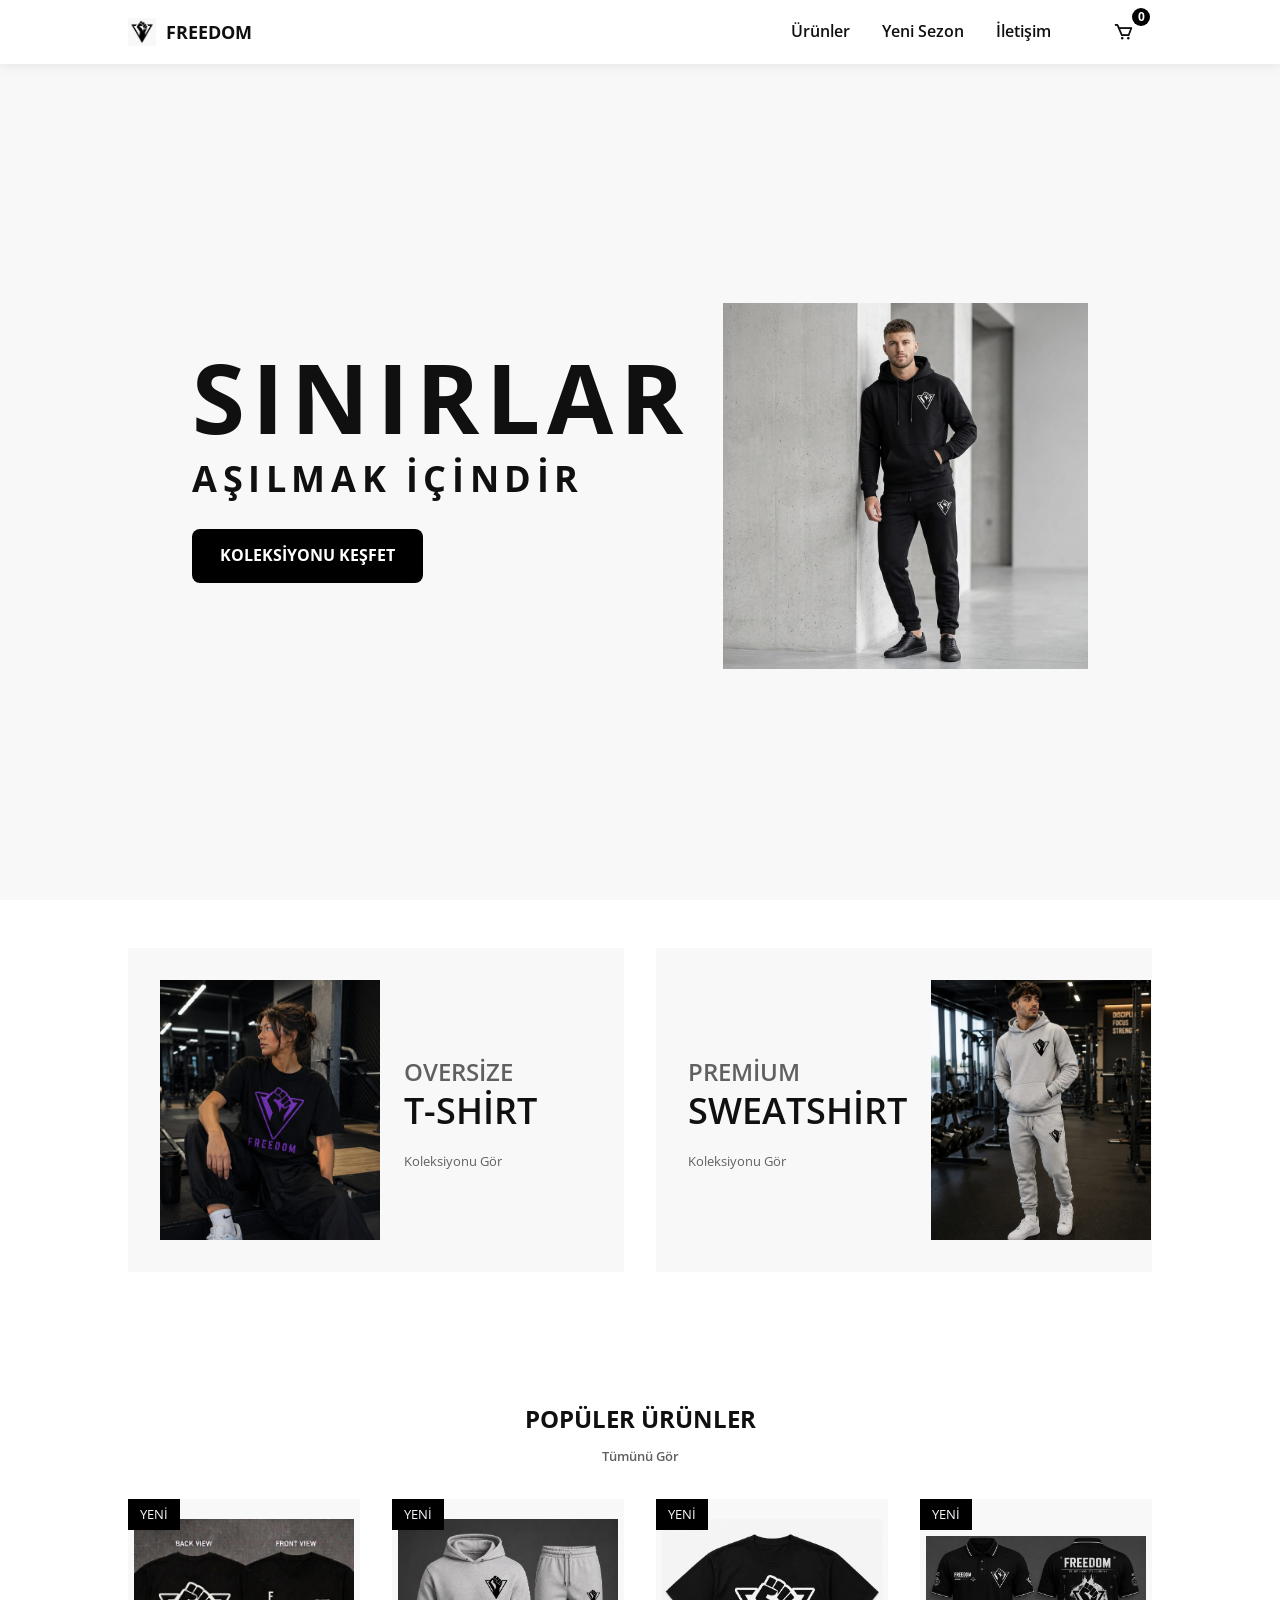
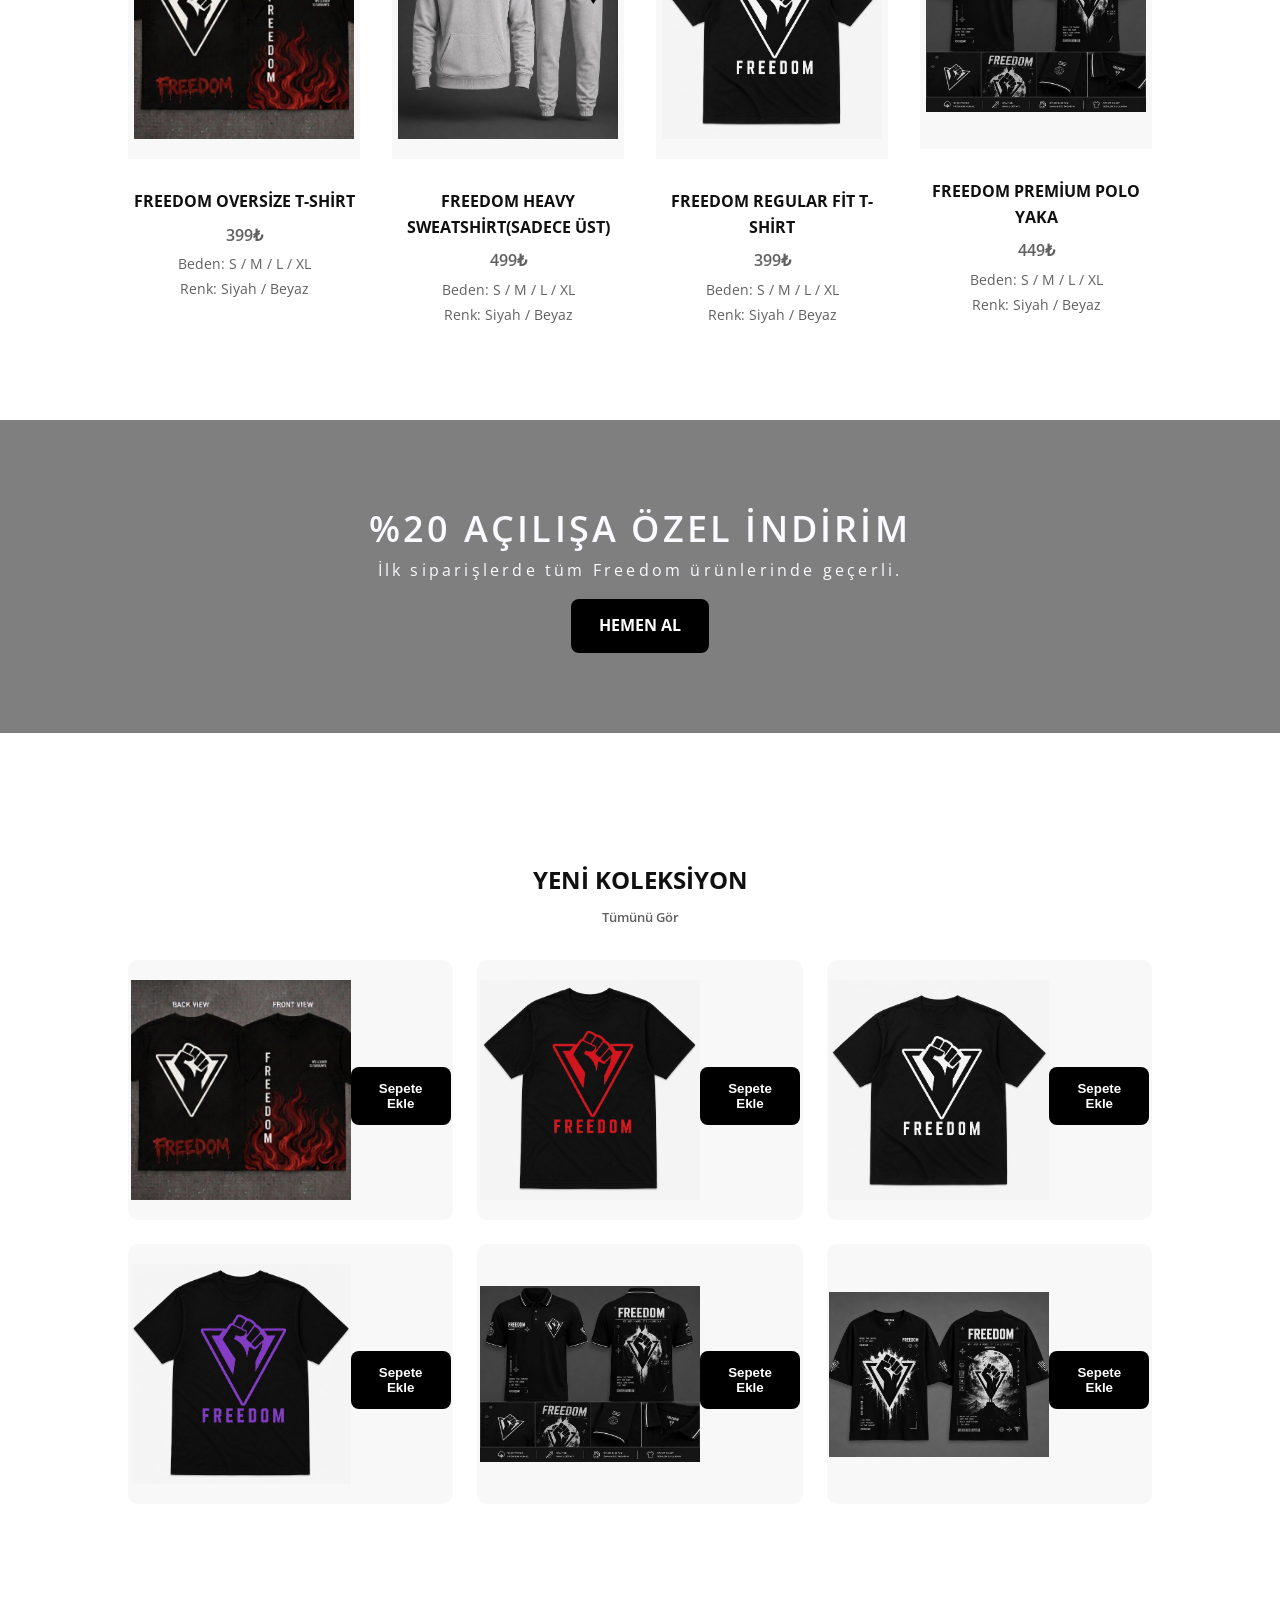
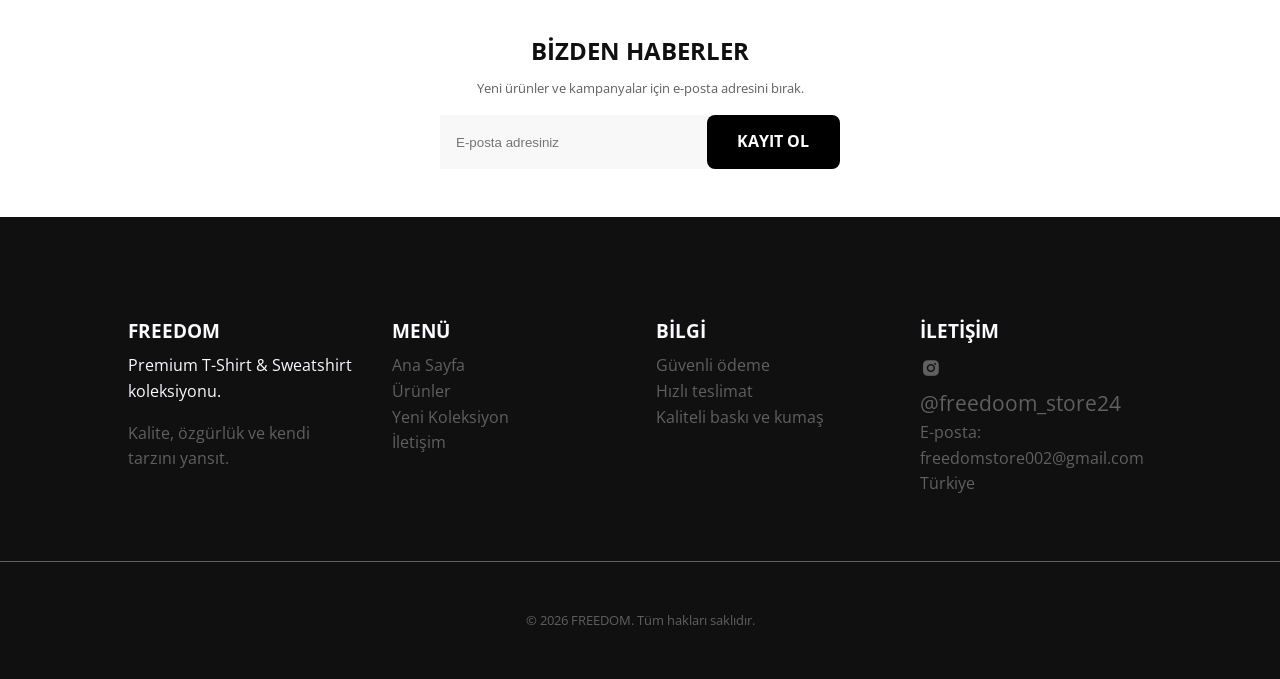
==== commit a2dac6d1: "Update index.html" ====
--- a/index.html
+++ b/index.html
@@ -32,7 +32,26 @@
             </div>
 
             <div>
-                <a href="sepet.html" class="nav__cart"><i class="bx bx-cart"></i></a>
+                <a href="sepet.html" class="nav__cart" style="position: relative; display: inline-flex; align-items:center;">
+                    <i class="bx bx-cart"></i>
+                    <span id="cart-count" style="
+                        position:absolute;
+                        top:-8px;
+                        right:-10px;
+                        background:#000;
+                        color:#fff;
+                        font-size:12px;
+                        min-width:18px;
+                        height:18px;
+                        border-radius:50%;
+                        display:flex;
+                        align-items:center;
+                        justify-content:center;
+                        padding:0 5px;
+                        font-weight:700;
+                        line-height:1;
+                    ">0</span>
+                </a>
                 <i class="bx bx-menu nav__toggle" id="nav-toggle"></i>
             </div>
         </nav>
@@ -343,10 +362,28 @@
     <!--===== MAIN JS =====-->
     <script src="js/main.js"></script>
 
-    <!--===== ADD TO CART SCRIPT =====-->
+    <!--===== ADD TO CART + LIVE CART COUNT =====-->
     <script>
     document.addEventListener("DOMContentLoaded", function () {
         const addToCartButtons = document.querySelectorAll(".add-to-cart");
+        const cartCount = document.getElementById("cart-count");
+
+        function getCart() {
+            return JSON.parse(localStorage.getItem("freedomCart")) || [];
+        }
+
+        function saveCart(cart) {
+            localStorage.setItem("freedomCart", JSON.stringify(cart));
+        }
+
+        function updateCartCount() {
+            const cart = getCart();
+            const totalCount = cart.reduce((total, item) => total + item.quantity, 0);
+
+            if (cartCount) {
+                cartCount.textContent = totalCount;
+            }
+        }
 
         addToCartButtons.forEach(button => {
             button.addEventListener("click", function () {
@@ -358,7 +395,7 @@
                     quantity: 1
                 };
 
-                let cart = JSON.parse(localStorage.getItem("freedomCart")) || [];
+                let cart = getCart();
                 const existingProduct = cart.find(item => item.id === product.id);
 
                 if (existingProduct) {
@@ -367,10 +404,13 @@
                     cart.push(product);
                 }
 
-                localStorage.setItem("freedomCart", JSON.stringify(cart));
+                saveCart(cart);
+                updateCartCount();
                 alert(product.name + " sepete eklendi.");
             });
         });
+
+        updateCartCount();
     });
     </script>
 </body>
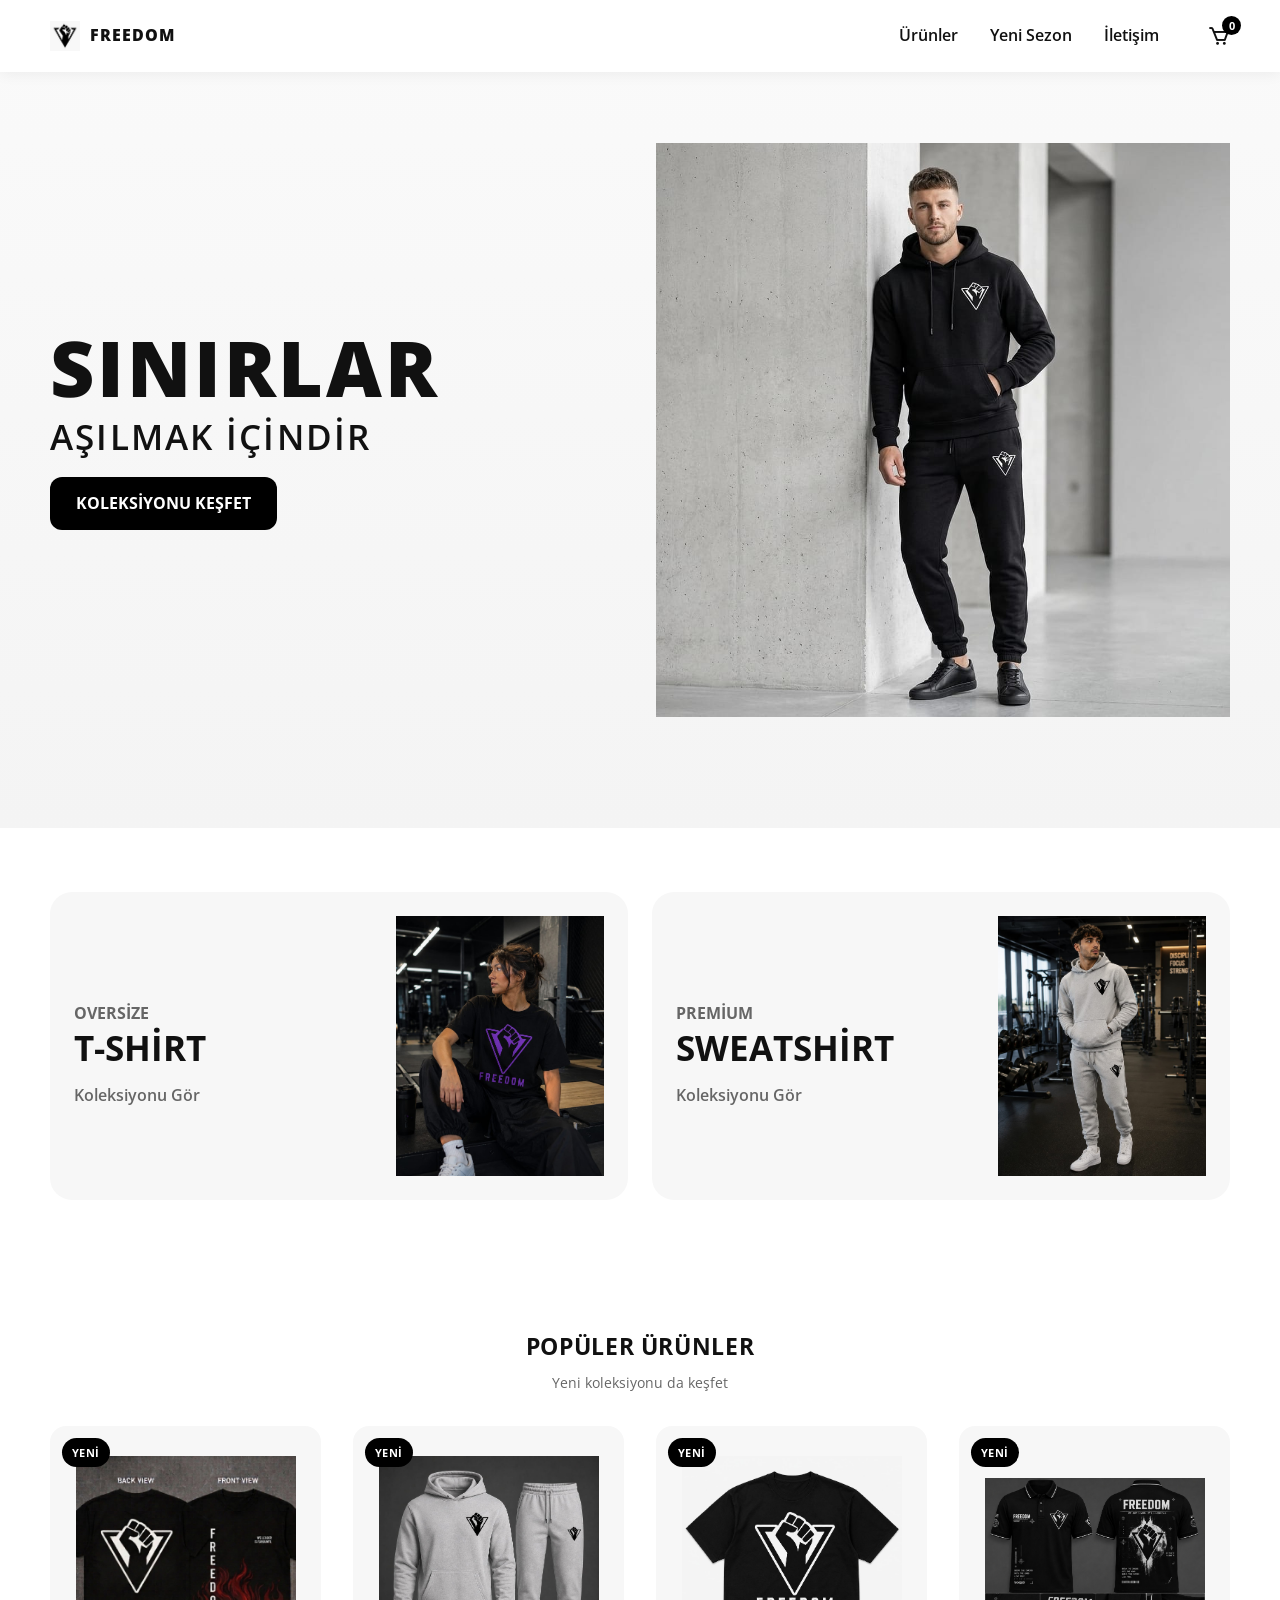
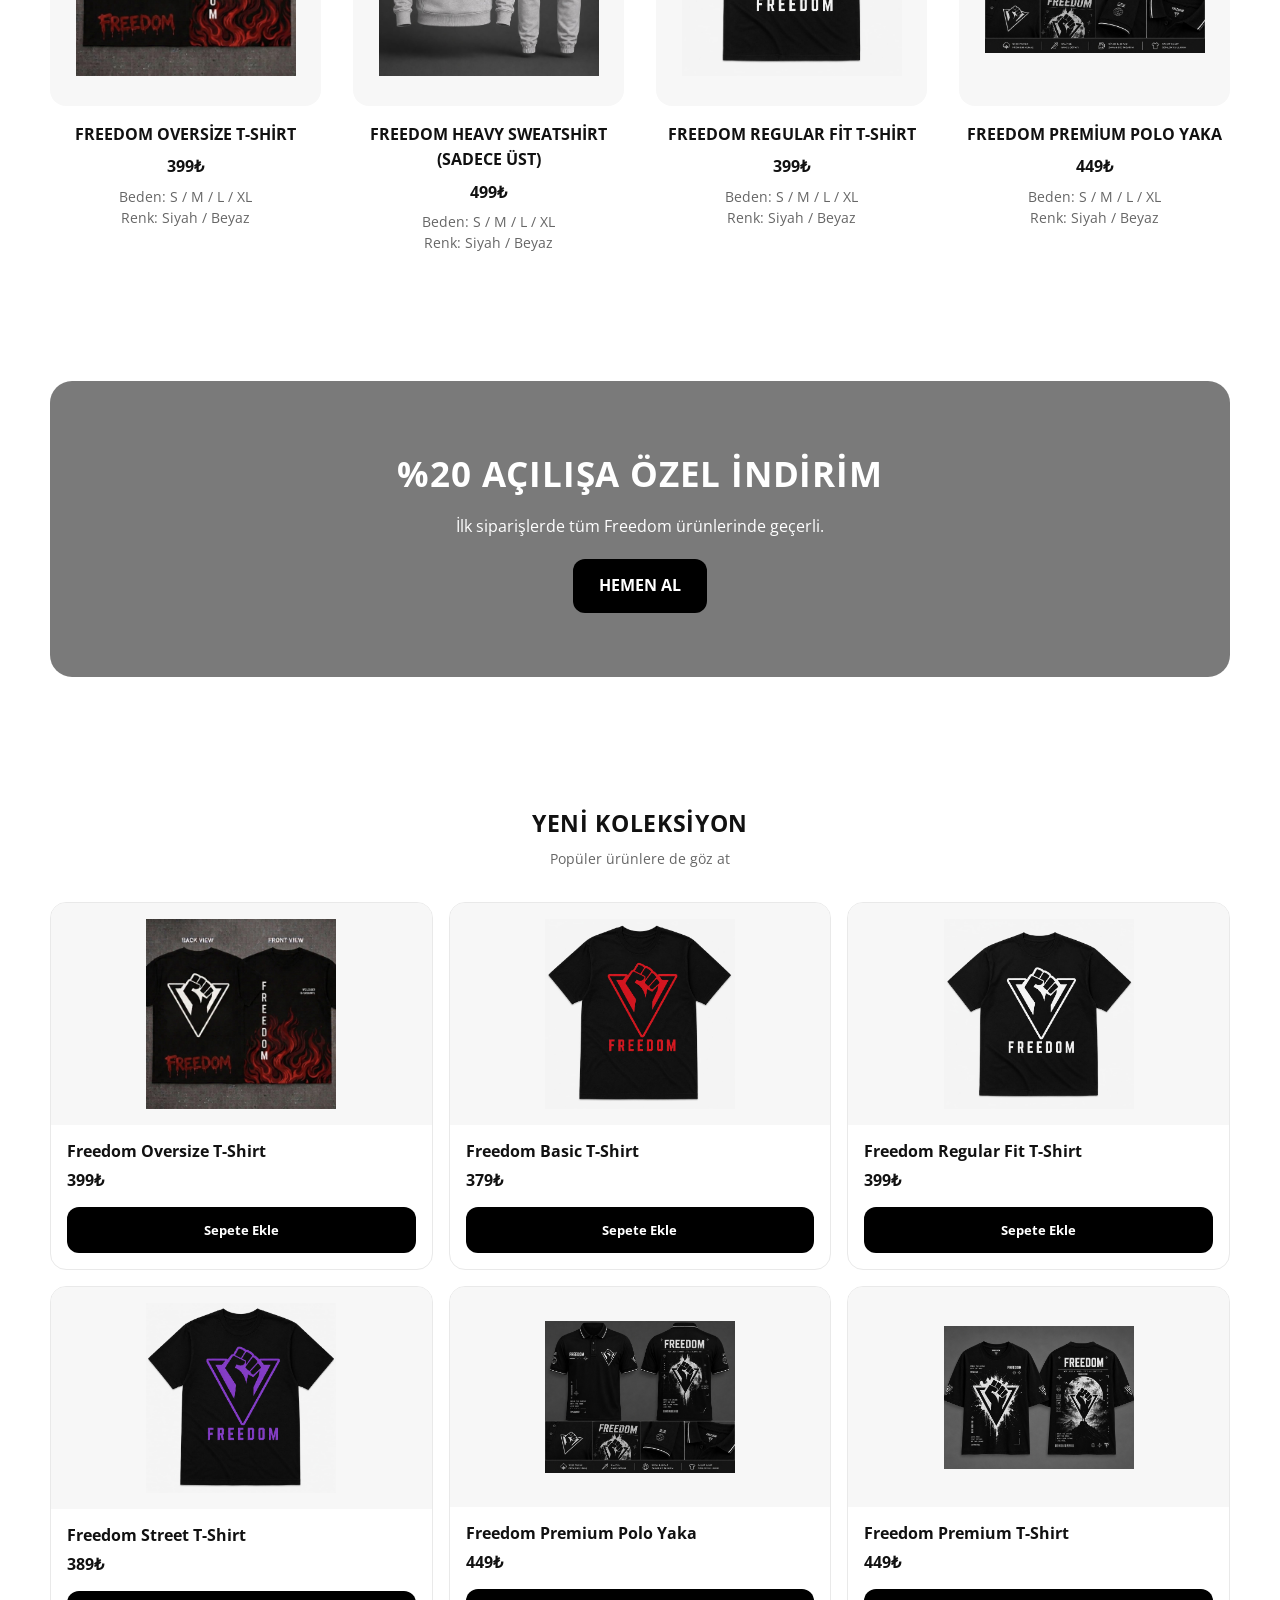
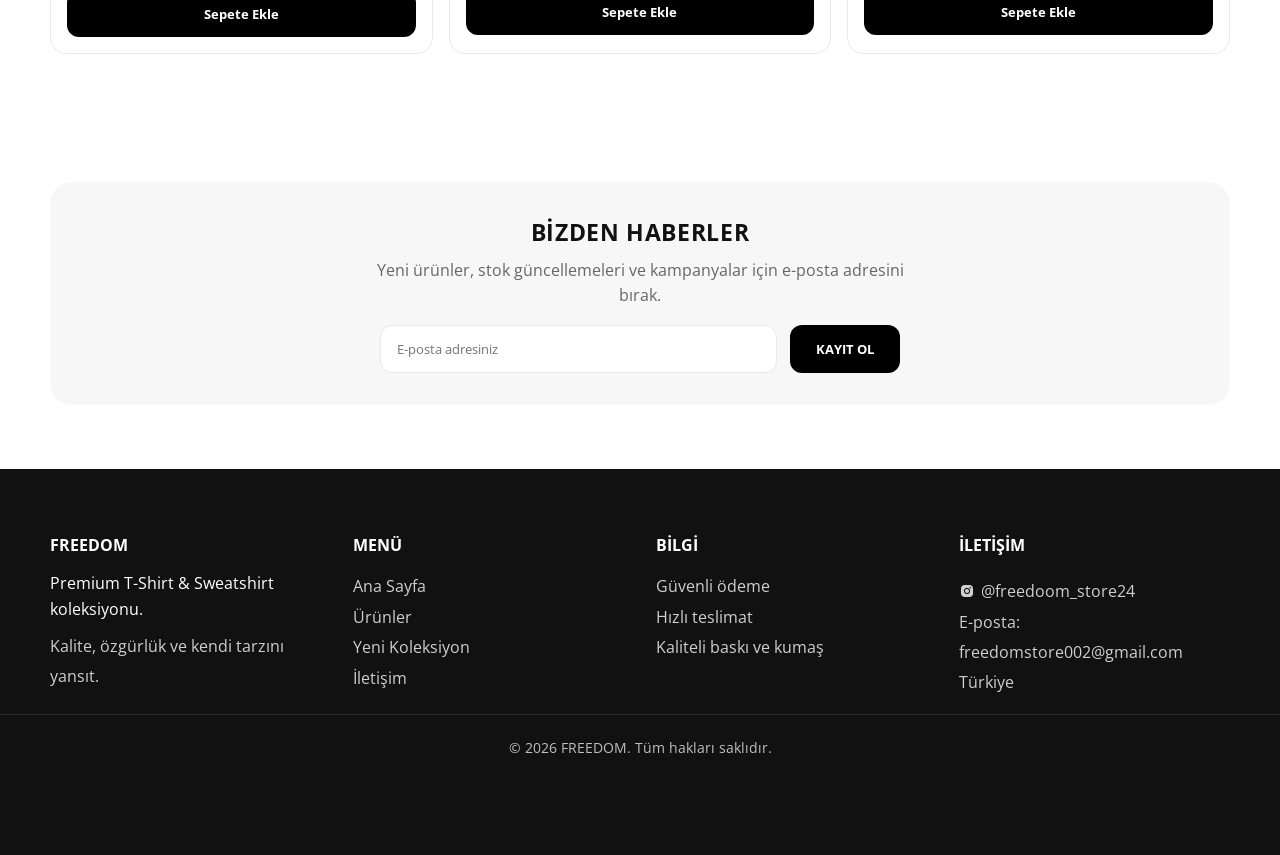
==== commit b478d92d: "Refactor index.html for improved semantics and structure Refactor HTML structure for better semantic" ====
--- a/index.html
+++ b/index.html
@@ -1,14 +1,14 @@
 <!DOCTYPE html>
 <html lang="tr">
 <head>
-    <meta charset="UTF-8">
-    <meta name="viewport" content="width=device-width, initial-scale=1.0">
-
-    <!-- ===== BOXICONS ===== -->
-    <link href='https://cdn.jsdelivr.net/npm/boxicons@2.0.5/css/boxicons.min.css' rel='stylesheet'>
-
-    <!-- ===== CSS ===== -->
-    <link rel="stylesheet" href="css/styles.css">
+    <meta charset="UTF-8" />
+    <meta name="viewport" content="width=device-width, initial-scale=1.0" />
+
+    <!-- BOXICONS -->
+    <link href="https://cdn.jsdelivr.net/npm/boxicons@2.0.5/css/boxicons.min.css" rel="stylesheet" />
+
+    <!-- CSS -->
+    <link rel="stylesheet" href="css/styles.css" />
 
     <title>FREEDOM | Premium T-Shirts & Sweatshirts</title>
 </head>
@@ -16,12 +16,10 @@
     <!--===== HEADER =====-->
     <header class="l-header">
         <nav class="nav bd-grid">
-            <div>
-                <a href="index.html" class="nav__logo">
-                    <img src="img/logo.png" alt="FREEDOM Logo" class="logo-img" width="45">
-                    <span>FREEDOM</span>
-                </a>
-            </div>
+            <a href="index.html" class="nav__logo">
+                <img src="img/logo.png" alt="FREEDOM Logo" class="logo-img" />
+                <span>FREEDOM</span>
+            </a>
 
             <div class="nav__menu" id="nav-menu">
                 <ul class="nav__list">
@@ -31,26 +29,10 @@
                 </ul>
             </div>
 
-            <div>
-                <a href="sepet.html" class="nav__cart" style="position: relative; display: inline-flex; align-items:center;">
+            <div class="nav__actions">
+                <a href="sepet.html" class="nav__cart" aria-label="Sepet">
                     <i class="bx bx-cart"></i>
-                    <span id="cart-count" style="
-                        position:absolute;
-                        top:-8px;
-                        right:-10px;
-                        background:#000;
-                        color:#fff;
-                        font-size:12px;
-                        min-width:18px;
-                        height:18px;
-                        border-radius:50%;
-                        display:flex;
-                        align-items:center;
-                        justify-content:center;
-                        padding:0 5px;
-                        font-weight:700;
-                        line-height:1;
-                    ">0</span>
+                    <span class="cart-badge" id="cart-count">0</span>
                 </a>
                 <i class="bx bx-menu nav__toggle" id="nav-toggle"></i>
             </div>
@@ -62,48 +44,56 @@
         <section class="home" id="home">
             <div class="home__container bd-grid">
                 <div class="home__data">
-                    <h1 class="home__title">SINIRLAR<br><span>AŞILMAK İÇİNDİR</span></h1>
+                    <h1 class="home__title">
+                        SINIRLAR<br />
+                        <span>AŞILMAK İÇİNDİR</span>
+                    </h1>
                     <a href="#featured" class="button">KOLEKSİYONU KEŞFET</a>
                 </div>
 
-                <img src="img/ana sayfa.jpeg" class="home__img" alt="Freedom Hoodie">
+                <img src="img/ana sayfa.jpeg" class="home__img" alt="Freedom Hoodie" />
             </div>
         </section>
 
         <!--===== COLLECTION =====-->
         <section class="collection section">
             <div class="collection__container bd-grid">
-
-                <div class="collection__box">
-                    <img src="img/model1.jpeg" alt="Freedom Oversize T-Shirt" class="collection__img">
-
-                    <div class="collection__data">
-                        <h2 class="collection__title"><span class="collection__subtitle">oversize</span><br>T-shirt</h2>
-                        <a href="urun1.html" class="collection__view">Koleksiyonu Gör</a>
-                    </div>
-                </div>
-
                 <div class="collection__box">
                     <div class="collection__data">
-                        <h2 class="collection__title"><span class="collection__subtitle">premium</span><br>sweatshirt</h2>
+                        <h2 class="collection__title">
+                            <span class="collection__subtitle">oversize</span><br />
+                            T-shirt
+                        </h2>
+                        <a href="urun1.html" class="collection__view">Koleksiyonu Gör</a>
+                    </div>
+
+                    <img src="img/model1.jpeg" alt="Freedom Oversize T-Shirt" class="collection__img" />
+                </div>
+
+                <div class="collection__box">
+                    <div class="collection__data">
+                        <h2 class="collection__title">
+                            <span class="collection__subtitle">premium</span><br />
+                            sweatshirt
+                        </h2>
                         <a href="urun2.html" class="collection__view">Koleksiyonu Gör</a>
                     </div>
 
-                    <img src="img/model-sweat.jpeg" alt="Freedom Premium Sweatshirt" class="collection__img">
-                </div>
-            </div>
-        </section>
-
-        <!--===== FEATURED PRODUCTS =====-->
+                    <img src="img/model-sweat.jpeg" alt="Freedom Premium Sweatshirt" class="collection__img" />
+                </div>
+            </div>
+        </section>
+
+        <!--===== FEATURED =====-->
         <section class="featured section" id="featured">
             <h2 class="section-title">POPÜLER ÜRÜNLER</h2>
-            <a href="#" class="section-all">Tümünü Gör</a>
+            <a href="#new" class="section-all">Yeni koleksiyonu da keşfet</a>
 
             <div class="featured__container bd-grid">
                 <a href="urun1.html" class="featured__product">
                     <div class="featured__box">
                         <div class="featured__new">YENİ</div>
-                        <img src="img/tshirt4.jpeg" class="featured__img" alt="Freedom Oversize T-Shirt">
+                        <img src="img/tshirt4.jpeg" class="featured__img" alt="Freedom Oversize T-Shirt" />
                     </div>
 
                     <div class="featured__data">
@@ -117,11 +107,11 @@
                 <a href="urun2.html" class="featured__product">
                     <div class="featured__box">
                         <div class="featured__new">YENİ</div>
-                        <img src="img/sweat4.jpeg" class="featured__img" alt="Freedom Heavy Sweatshirt">
+                        <img src="img/sweat4.jpeg" class="featured__img" alt="Freedom Heavy Sweatshirt" />
                     </div>
 
                     <div class="featured__data">
-                        <h3 class="featured__name">Freedom Heavy Sweatshirt(sadece üst)</h3>
+                        <h3 class="featured__name">Freedom Heavy Sweatshirt (Sadece Üst)</h3>
                         <span class="featured__price">499₺</span>
                         <p class="featured__info">Beden: S / M / L / XL</p>
                         <p class="featured__info">Renk: Siyah / Beyaz</p>
@@ -131,11 +121,11 @@
                 <a href="urun3.html" class="featured__product">
                     <div class="featured__box">
                         <div class="featured__new">YENİ</div>
-                        <img src="img/tshirt8.jpeg" class="featured__img" alt="Freedom regular fit T-shirt">
+                        <img src="img/tshirt8.jpeg" class="featured__img" alt="Freedom Regular Fit T-Shirt" />
                     </div>
 
                     <div class="featured__data">
-                        <h3 class="featured__name">Freedom regular fit T-shirt</h3>
+                        <h3 class="featured__name">Freedom Regular Fit T-Shirt</h3>
                         <span class="featured__price">399₺</span>
                         <p class="featured__info">Beden: S / M / L / XL</p>
                         <p class="featured__info">Renk: Siyah / Beyaz</p>
@@ -145,11 +135,11 @@
                 <a href="urun4.html" class="featured__product">
                     <div class="featured__box">
                         <div class="featured__new">YENİ</div>
-                        <img src="img/tshirt12.jpeg" class="featured__img" alt="Freedom Premium Polo Yaka">
+                        <img src="img/tshirt12.jpeg" class="featured__img" alt="Freedom Premium Polo Yaka" />
                     </div>
 
                     <div class="featured__data">
-                        <h3 class="featured__name">Freedom Premium polo yaka</h3>
+                        <h3 class="featured__name">Freedom Premium Polo Yaka</h3>
                         <span class="featured__price">449₺</span>
                         <p class="featured__info">Beden: S / M / L / XL</p>
                         <p class="featured__info">Renk: Siyah / Beyaz</p>
@@ -160,143 +150,184 @@
 
         <!--===== OFFER =====-->
         <section class="offer section">
-            <div class="offer__bg">
-                <div class="offer__data">
-                    <h2 class="offer__title">%20 açılışa özel İndirim</h2>
-                    <p class="offer__description">İlk siparişlerde tüm Freedom ürünlerinde geçerli.</p>
-
-                    <a href="#featured" class="button">HEMEN AL</a>
-                </div>
-            </div>
-        </section>
-
-        <!--===== NEW ARRIVALS =====-->
-        <section class="featured section" id="new">
+            <div class="bd-grid">
+                <div class="offer__bg">
+                    <div class="offer__data">
+                        <h2 class="offer__title">%20 Açılışa Özel İndirim</h2>
+                        <p class="offer__description">İlk siparişlerde tüm Freedom ürünlerinde geçerli.</p>
+                        <a href="#new" class="button">HEMEN AL</a>
+                    </div>
+                </div>
+            </div>
+        </section>
+
+        <!--===== NEW COLLECTION =====-->
+        <section class="section" id="new">
             <h2 class="section-title">YENİ KOLEKSİYON</h2>
-            <a href="#" class="section-all">Tümünü Gör</a>
+            <a href="#featured" class="section-all">Popüler ürünlere de göz at</a>
 
             <div class="new__container bd-grid">
-
                 <!-- ÜRÜN 1 -->
-                <div class="new__box">
-                    <img src="img/tshirt4.jpeg" alt="Freedom Oversize T-Shirt" class="new__img">
-
-                    <div class="new__link">
-                        <a href="urun1.html" class="button">İNCELE</a>
-                    </div>
-
-                    <div style="width:100%; margin-top:12px;">
-                        <button class="button add-to-cart"
-                            data-id="urun1"
-                            data-name="Freedom Oversize T-Shirt"
-                            data-price="399"
-                            data-image="img/tshirt4.jpeg"
-                            style="width:100%; border:none; cursor:pointer;">
-                            Sepete Ekle
-                        </button>
+                <div class="new__card">
+                    <div class="new__image-wrap">
+                        <img src="img/tshirt4.jpeg" alt="Freedom Oversize T-Shirt" class="new__img" />
+                        <div class="new__overlay">
+                            <a href="urun1.html" class="button">İNCELE</a>
+                        </div>
+                    </div>
+
+                    <div class="new__content">
+                        <h3 class="new__name">Freedom Oversize T-Shirt</h3>
+                        <span class="new__price">399₺</span>
+
+                        <div class="new__actions">
+                            <button
+                                class="button add-to-cart"
+                                data-id="urun1"
+                                data-name="Freedom Oversize T-Shirt"
+                                data-price="399"
+                                data-image="img/tshirt4.jpeg"
+                            >
+                                Sepete Ekle
+                            </button>
+                        </div>
                     </div>
                 </div>
 
                 <!-- ÜRÜN 5 -->
-                <div class="new__box">
-                    <img src="img/tshirt6.jpeg" alt="Freedom Basic T-Shirt" class="new__img">
-
-                    <div class="new__link">
-                        <a href="urun5.html" class="button">İNCELE</a>
-                    </div>
-
-                    <div style="width:100%; margin-top:12px;">
-                        <button class="button add-to-cart"
-                            data-id="urun5"
-                            data-name="Freedom Basic T-Shirt"
-                            data-price="379"
-                            data-image="img/tshirt6.jpeg"
-                            style="width:100%; border:none; cursor:pointer;">
-                            Sepete Ekle
-                        </button>
+                <div class="new__card">
+                    <div class="new__image-wrap">
+                        <img src="img/tshirt6.jpeg" alt="Freedom Basic T-Shirt" class="new__img" />
+                        <div class="new__overlay">
+                            <a href="urun5.html" class="button">İNCELE</a>
+                        </div>
+                    </div>
+
+                    <div class="new__content">
+                        <h3 class="new__name">Freedom Basic T-Shirt</h3>
+                        <span class="new__price">379₺</span>
+
+                        <div class="new__actions">
+                            <button
+                                class="button add-to-cart"
+                                data-id="urun5"
+                                data-name="Freedom Basic T-Shirt"
+                                data-price="379"
+                                data-image="img/tshirt6.jpeg"
+                            >
+                                Sepete Ekle
+                            </button>
+                        </div>
                     </div>
                 </div>
 
                 <!-- ÜRÜN 3 -->
-                <div class="new__box">
-                    <img src="img/tshirt8.jpeg" alt="Freedom Regular Fit T-Shirt" class="new__img">
-
-                    <div class="new__link">
-                        <a href="urun3.html" class="button">İNCELE</a>
-                    </div>
-
-                    <div style="width:100%; margin-top:12px;">
-                        <button class="button add-to-cart"
-                            data-id="urun3"
-                            data-name="Freedom Regular Fit T-Shirt"
-                            data-price="399"
-                            data-image="img/tshirt8.jpeg"
-                            style="width:100%; border:none; cursor:pointer;">
-                            Sepete Ekle
-                        </button>
+                <div class="new__card">
+                    <div class="new__image-wrap">
+                        <img src="img/tshirt8.jpeg" alt="Freedom Regular Fit T-Shirt" class="new__img" />
+                        <div class="new__overlay">
+                            <a href="urun3.html" class="button">İNCELE</a>
+                        </div>
+                    </div>
+
+                    <div class="new__content">
+                        <h3 class="new__name">Freedom Regular Fit T-Shirt</h3>
+                        <span class="new__price">399₺</span>
+
+                        <div class="new__actions">
+                            <button
+                                class="button add-to-cart"
+                                data-id="urun3"
+                                data-name="Freedom Regular Fit T-Shirt"
+                                data-price="399"
+                                data-image="img/tshirt8.jpeg"
+                            >
+                                Sepete Ekle
+                            </button>
+                        </div>
                     </div>
                 </div>
 
                 <!-- ÜRÜN 6 -->
-                <div class="new__box">
-                    <img src="img/tshirt3.jpeg" alt="Freedom Street T-Shirt" class="new__img">
-
-                    <div class="new__link">
-                        <a href="urun6.html" class="button">İNCELE</a>
-                    </div>
-
-                    <div style="width:100%; margin-top:12px;">
-                        <button class="button add-to-cart"
-                            data-id="urun6"
-                            data-name="Freedom Street T-Shirt"
-                            data-price="389"
-                            data-image="img/tshirt3.jpeg"
-                            style="width:100%; border:none; cursor:pointer;">
-                            Sepete Ekle
-                        </button>
+                <div class="new__card">
+                    <div class="new__image-wrap">
+                        <img src="img/tshirt3.jpeg" alt="Freedom Street T-Shirt" class="new__img" />
+                        <div class="new__overlay">
+                            <a href="urun6.html" class="button">İNCELE</a>
+                        </div>
+                    </div>
+
+                    <div class="new__content">
+                        <h3 class="new__name">Freedom Street T-Shirt</h3>
+                        <span class="new__price">389₺</span>
+
+                        <div class="new__actions">
+                            <button
+                                class="button add-to-cart"
+                                data-id="urun6"
+                                data-name="Freedom Street T-Shirt"
+                                data-price="389"
+                                data-image="img/tshirt3.jpeg"
+                            >
+                                Sepete Ekle
+                            </button>
+                        </div>
                     </div>
                 </div>
 
                 <!-- ÜRÜN 4 -->
-                <div class="new__box">
-                    <img src="img/tshirt12.jpeg" alt="Freedom Premium Polo Yaka" class="new__img">
-
-                    <div class="new__link">
-                        <a href="urun4.html" class="button">İNCELE</a>
-                    </div>
-
-                    <div style="width:100%; margin-top:12px;">
-                        <button class="button add-to-cart"
-                            data-id="urun4"
-                            data-name="Freedom Premium Polo Yaka"
-                            data-price="449"
-                            data-image="img/tshirt12.jpeg"
-                            style="width:100%; border:none; cursor:pointer;">
-                            Sepete Ekle
-                        </button>
+                <div class="new__card">
+                    <div class="new__image-wrap">
+                        <img src="img/tshirt12.jpeg" alt="Freedom Premium Polo Yaka" class="new__img" />
+                        <div class="new__overlay">
+                            <a href="urun4.html" class="button">İNCELE</a>
+                        </div>
+                    </div>
+
+                    <div class="new__content">
+                        <h3 class="new__name">Freedom Premium Polo Yaka</h3>
+                        <span class="new__price">449₺</span>
+
+                        <div class="new__actions">
+                            <button
+                                class="button add-to-cart"
+                                data-id="urun4"
+                                data-name="Freedom Premium Polo Yaka"
+                                data-price="449"
+                                data-image="img/tshirt12.jpeg"
+                            >
+                                Sepete Ekle
+                            </button>
+                        </div>
                     </div>
                 </div>
 
                 <!-- ÜRÜN 7 -->
-                <div class="new__box">
-                    <img src="img/tshirt13.jpeg" alt="Freedom Signature T-Shirt" class="new__img">
-
-                    <div class="new__link">
-                        <a href="urun7.html" class="button">İNCELE</a>
-                    </div>
-
-                    <div style="width:100%; margin-top:12px;">
-                        <button class="button add-to-cart"
-                            data-id="urun7"
-                            data-name="Freedom Signature T-Shirt"
-                            data-price="409"
-                            data-image="img/tshirt13.jpeg"
-                            style="width:100%; border:none; cursor:pointer;">
-                            Sepete Ekle
-                        </button>
-                    </div>
-                </div>
-
+                <div class="new__card">
+                    <div class="new__image-wrap">
+                        <img src="img/tshirt13.jpeg" alt="Freedom Premium T-Shirt" class="new__img" />
+                        <div class="new__overlay">
+                            <a href="urun7.html" class="button">İNCELE</a>
+                        </div>
+                    </div>
+
+                    <div class="new__content">
+                        <h3 class="new__name">Freedom Premium T-Shirt</h3>
+                        <span class="new__price">449₺</span>
+
+                        <div class="new__actions">
+                            <button
+                                class="button add-to-cart"
+                                data-id="urun7"
+                                data-name="Freedom Premium T-Shirt"
+                                data-price="449"
+                                data-image="img/tshirt13.jpeg"
+                            >
+                                Sepete Ekle
+                            </button>
+                        </div>
+                    </div>
+                </div>
             </div>
         </section>
 
@@ -305,11 +336,13 @@
             <div class="newsletter__container bd-grid">
                 <div class="newsletter__subscribed">
                     <h2 class="section-title">BİZDEN HABERLER</h2>
-                    <p class="newsletter__description">Yeni ürünler ve kampanyalar için e-posta adresini bırak.</p>
-
-                    <form action="" class="newsletter__form">
-                        <input type="text" class="newsletter__input" placeholder="E-posta adresiniz">
-                        <a href="#" class="button">KAYIT OL</a>
+                    <p class="newsletter__description">
+                        Yeni ürünler, stok güncellemeleri ve kampanyalar için e-posta adresini bırak.
+                    </p>
+
+                    <form class="newsletter__form">
+                        <input type="email" class="newsletter__input" placeholder="E-posta adresiniz" />
+                        <button type="submit" class="button">KAYIT OL</button>
                     </form>
                 </div>
             </div>
@@ -348,7 +381,7 @@
                 <h3 class="footer__title">İLETİŞİM</h3>
 
                 <a href="https://instagram.com/freedoom_store24" target="_blank" class="footer__social">
-                    <i class='bx bxl-instagram-alt'></i> @freedoom_store24
+                    <i class="bx bxl-instagram-alt"></i> @freedoom_store24
                 </a>
 
                 <p class="footer__link">E-posta: freedomstore002@gmail.com</p>
@@ -359,59 +392,6 @@
         <p class="footer__copy">&#169; 2026 FREEDOM. Tüm hakları saklıdır.</p>
     </footer>
 
-    <!--===== MAIN JS =====-->
     <script src="js/main.js"></script>
-
-    <!--===== ADD TO CART + LIVE CART COUNT =====-->
-    <script>
-    document.addEventListener("DOMContentLoaded", function () {
-        const addToCartButtons = document.querySelectorAll(".add-to-cart");
-        const cartCount = document.getElementById("cart-count");
-
-        function getCart() {
-            return JSON.parse(localStorage.getItem("freedomCart")) || [];
-        }
-
-        function saveCart(cart) {
-            localStorage.setItem("freedomCart", JSON.stringify(cart));
-        }
-
-        function updateCartCount() {
-            const cart = getCart();
-            const totalCount = cart.reduce((total, item) => total + item.quantity, 0);
-
-            if (cartCount) {
-                cartCount.textContent = totalCount;
-            }
-        }
-
-        addToCartButtons.forEach(button => {
-            button.addEventListener("click", function () {
-                const product = {
-                    id: this.dataset.id,
-                    name: this.dataset.name,
-                    price: Number(this.dataset.price),
-                    image: this.dataset.image,
-                    quantity: 1
-                };
-
-                let cart = getCart();
-                const existingProduct = cart.find(item => item.id === product.id);
-
-                if (existingProduct) {
-                    existingProduct.quantity += 1;
-                } else {
-                    cart.push(product);
-                }
-
-                saveCart(cart);
-                updateCartCount();
-                alert(product.name + " sepete eklendi.");
-            });
-        });
-
-        updateCartCount();
-    });
-    </script>
 </body>
 </html>
--- a/css/styles.css
+++ b/css/styles.css
@@ -1,59 +1,62 @@
 /*===== GOOGLE FONTS =====*/
-@import url("https://fonts.googleapis.com/css2?family=Open+Sans:wght@400;600;700&display=swap");
-
-/*===== VARIABLES CSS =====*/
+@import url("https://fonts.googleapis.com/css2?family=Open+Sans:wght@400;600;700;800&display=swap");
+
+/*===== VARIABLES =====*/
 :root {
-  --header-height: 3rem;
+  --header-height: 4.5rem;
+
+  --first-color: #000000;
+  --first-color-alt: #1f1f1f;
+  --white-color: #ffffff;
+  --dark-color: #111111;
+  --dark-color-light: #666666;
+  --gray-color: #f7f7f7;
+  --gray-color-2: #efefef;
+  --border-color: #e9e9e9;
+  --success-color: #0f9d58;
+
+  --body-font: "Open Sans", sans-serif;
+
+  --big-font-size: 2.4rem;
+  --h1-font-size: 1.65rem;
+  --h2-font-size: 1.2rem;
+  --normal-font-size: 0.95rem;
+  --small-font-size: 0.82rem;
+
   --font-semi: 600;
   --font-bold: 700;
-}
-
-/*===== Colores =====*/
-:root {
-  --first-color: #000000;
-  --first-color-alt: #222222;
-  --white-color: #FAFAFF;
-  --dark-color: #101010;
-  --dark-color-light: #606060;
-  --gray-color: #F8F8F8;
-}
-
-/*===== Fuente y tipografia =====*/
-:root {
-  --body-font: 'Open Sans', sans-serif;
-  --big-font-size: 3rem;
-  --h1-font-size: 1.5rem;
-  --h2-font-size: 1.25rem;
-  --normal-font-size: .938rem;
-  --small-font-size: .75rem;
-}
-
-@media screen and (min-width: 767px) {
-  :root {
-    --big-font-size: 6rem;
-    --h1-font-size: 2.25rem;
-    --h2-font-size: 1.5rem;
-    --normal-font-size: 1rem;
-    --small-font-size: .813rem;
-  }
-}
-
-/*===== Margenes =====*/
-:root {
+  --font-extra: 800;
+
   --mb-1: 0.5rem;
   --mb-2: 1rem;
   --mb-3: 1.5rem;
   --mb-4: 2rem;
-}
-
-/*===== z index =====*/
-:root {
-  --z-tooltip: 10;
+  --mb-5: 3rem;
+
+  --radius-sm: 10px;
+  --radius-md: 16px;
+  --radius-lg: 22px;
+
+  --shadow-sm: 0 8px 20px rgba(0, 0, 0, 0.05);
+  --shadow-md: 0 12px 30px rgba(0, 0, 0, 0.08);
+
   --z-fixed: 100;
 }
 
+@media screen and (min-width: 768px) {
+  :root {
+    --big-font-size: 4.8rem;
+    --h1-font-size: 2.2rem;
+    --h2-font-size: 1.45rem;
+    --normal-font-size: 1rem;
+    --small-font-size: 0.86rem;
+  }
+}
+
 /*===== BASE =====*/
-*, ::before, ::after {
+*,
+::before,
+::after {
   box-sizing: border-box;
 }
 
@@ -66,10 +69,14 @@
   font-family: var(--body-font);
   font-size: var(--normal-font-size);
   color: var(--dark-color);
+  background: var(--white-color);
   line-height: 1.6;
 }
 
-h1, h2, p {
+h1,
+h2,
+h3,
+p {
   margin: 0;
 }
 
@@ -86,746 +93,728 @@
 
 img {
   max-width: 100%;
+  display: block;
   height: auto;
 }
 
-/*===== CLASS CSS ===== */
-.section
-{
-  padding: 3rem 0;
-}
-
-.section-title
-{
+button,
+input,
+textarea {
+  font-family: var(--body-font);
+}
+
+/*===== REUSABLE =====*/
+.section {
+  padding: 4rem 0;
+}
+
+.section-title {
   font-size: var(--h2-font-size);
+  text-align: center;
+  margin-bottom: 0.4rem;
   color: var(--dark-color);
-  margin: var(--mb-4) 0 var(--mb-1);
+  letter-spacing: 0.04rem;
+}
+
+.section-all {
+  display: block;
   text-align: center;
-}
-
-.section-all
-{
-  display: block;
+  color: var(--dark-color-light);
   font-size: var(--small-font-size);
-  font-weight: var(--font-semi);
-  color: var(--dark-color-light);
-  text-align: center;
-  margin-bottom: var(--mb-2);
-}
-
-/*===== LAYOUT =====*/
-.bd-grid
-{
-  max-width: 1024px;
+  margin-bottom: 2rem;
+}
+
+.bd-grid {
+  max-width: 1180px;
+  width: calc(100% - 2rem);
+  margin-left: auto;
+  margin-right: auto;
   display: grid;
-  grid-template-columns: 100%;
-  grid-column-gap: 2rem;
-  width: calc(100% - 3rem);
-  margin-left: var(--mb-3);
-  margin-right: var(--mb-3);
-}
-
-.l-header
-{
-  width: 100%;
+  gap: 1.5rem;
+}
+
+.button {
+  display: inline-flex;
+  align-items: center;
+  justify-content: center;
+  gap: 0.45rem;
+  background: var(--first-color);
+  color: var(--white-color);
+  padding: 14px 26px;
+  border-radius: 12px;
+  font-weight: var(--font-bold);
+  border: none;
+  cursor: pointer;
+  transition: 0.25s ease;
+}
+
+.button:hover {
+  background: var(--first-color-alt);
+  transform: translateY(-2px);
+}
+
+.button--light {
+  background: var(--gray-color);
+  color: var(--dark-color);
+}
+
+.button--light:hover {
+  background: #ececec;
+}
+
+/*===== HEADER / NAV =====*/
+.l-header {
   position: fixed;
   top: 0;
   left: 0;
+  width: 100%;
   z-index: var(--z-fixed);
-  background:#fff;
-box-shadow:0 2px 12px rgba(0,0,0,.08);
-}
-
-/*===== NAV =====*/
-.nav
-{
+  background: rgba(255, 255, 255, 0.96);
+  backdrop-filter: blur(10px);
+  box-shadow: 0 2px 14px rgba(0, 0, 0, 0.06);
+}
+
+.nav {
   height: var(--header-height);
   display: flex;
+  align-items: center;
   justify-content: space-between;
-  align-items: center;
-}
-
-@media screen and (max-width: 767px)
-{
-  .nav__menu
-  {
+}
+
+.nav__logo {
+  display: inline-flex;
+  align-items: center;
+  gap: 10px;
+  font-weight: var(--font-extra);
+  color: var(--dark-color);
+}
+
+.logo-img {
+  width: 30px !important;
+  height: 30px !important;
+  object-fit: contain;
+}
+
+.nav__logo span {
+  font-size: 1rem;
+  letter-spacing: 0.06rem;
+}
+
+.nav__actions {
+  display: flex;
+  align-items: center;
+  gap: 0.75rem;
+}
+
+.nav__cart {
+  position: relative;
+  display: inline-flex;
+  align-items: center;
+  justify-content: center;
+  color: var(--dark-color);
+  font-size: 1.45rem;
+}
+
+.cart-badge {
+  position: absolute;
+  top: -8px;
+  right: -11px;
+  min-width: 19px;
+  height: 19px;
+  padding: 0 5px;
+  border-radius: 999px;
+  background: var(--first-color);
+  color: var(--white-color);
+  font-size: 11px;
+  font-weight: 700;
+  display: flex;
+  align-items: center;
+  justify-content: center;
+  line-height: 1;
+}
+
+.nav__toggle {
+  font-size: 1.6rem;
+  cursor: pointer;
+  color: var(--dark-color);
+}
+
+@media screen and (max-width: 767px) {
+  .nav__menu {
     position: fixed;
     top: var(--header-height);
     right: -100%;
-    width: 80%;
-    height: 100%;
-    padding: 2rem;
-    background-color: var(--white-color);
-    transition: .5s;
-  }
-
-  .nav__item
-  {
-    margin-bottom: var(--mb-4);
-  }
-
-  .nav__link
-  {
-    color: var(--dark-color);
+    width: 82%;
+    max-width: 320px;
+    height: calc(100vh - var(--header-height));
+    background: var(--white-color);
+    padding: 2rem 1.5rem;
+    box-shadow: -10px 0 30px rgba(0, 0, 0, 0.08);
+    transition: 0.35s ease;
+  }
+
+  .nav__list {
+    display: flex;
+    flex-direction: column;
+    gap: 1.4rem;
+  }
+
+  .nav__link {
     font-weight: var(--font-semi);
   }
 
-  .nav__link:hover
-  {
-    color: var(--first-color);
-  }
-
-  .nav__logo
-  {
-    font-weight: var(--font-bold);
-  }
-
-  .nav__cart
-  {
-    font-size: 1.5rem;
-    margin-right: var(--mb-2);
-  }
-
-  .nav__toggle
-  {
-    font-size: 1.5rem;
-    cursor: pointer;
-  }
-}
-
-
-/*=== Show menu ===*/
-.show
-{
-  right: 0;
-}
-
-.active
-{
-  color: var(--first-color);
-}
-
-/*===== HOME =====*/
-.home
-{
-  background-color: var(--gray-color);
-}
-
-.home__container
-{
-  position: relative;
-  min-height: calc(100vh - 3rem);
-  display: flex;
-  flex-direction: column;
-  justify-content: center;
-  row-gap: 2rem;
-  padding: 2rem 1rem 3rem;
-}
-
-.home__data
-{
-  z-index: 2;
-  text-align: center;
-}
-
-.home__title
-{
-  font-size: var(--big-font-size);
-  line-height: 1;
-  letter-spacing: .35rem;
-  margin-bottom: 2rem;
-}
-
-.home__title span
-{
-  display: block;
-  font-size: var(--h1-font-size);
-  margin-top: 1rem;
-}
-
-.home__img
-{
-  display: block;
-  width: 280px;
-  max-width: 100%;
-  height: auto;
-  margin: 0 auto;
-  object-fit: contain;
-}
-
-
-/*BUTTONS*/
-.button
-{
-  display: inline-block;
-  background:#000;
-  color:#fff;
-  padding:14px 28px;
- border-radius:8px;
-  font-weight:700;
-  transition:.3s;
-}
-
-.button:hover{
-  background:#333;
-  transform:translateY(-2px);
-}
-
-
-/*===== COLLECTION =====*/
-.collection__container{
-  row-gap: 2rem;
-}
-
-.collection__box{
-  display: flex;
-  justify-content: space-between;
-  align-items: center;
-  gap: 1.5rem;
-  padding: 2rem;
-  background-color: var(--gray-color);
-  transition: .3s;
-  min-height: 320px;
-  overflow: hidden;
-}
-
-.collection__box:hover{
-  transform: translateY(-.5rem);
-}
-
-.collection__data{
-  flex: 1;
-}
-
-.collection__img{
-  width: 220px;
-  max-width: 100%;
-  height: 260px;
-  object-fit: cover;
-  display: block;
-  flex-shrink: 0;
-}
-
-.collection__title{
-  font-size: var(--h1-font-size);
-  line-height: 1.2;
-  margin-bottom: var(--mb-2);
-  text-transform: uppercase;
-  font-weight: var(--font-semi);
-}
-
-.collection__subtitle{
-  font-size: var(--h2-font-size);
-  color: var(--dark-color-light);
-}
-
-.collection__view{
-  font-size: var(--small-font-size);
-  color: var(--dark-color-light);
-}
-
-.collection__view:hover{
-  text-decoration: underline;
-}
-
-/*===== FEATURED PRODUCTS =====*/
-.featured__container
-{
-  row-gap: 2rem;
-}
-
-.featured__product
-{
-  display: block;
-  color: var(--dark-color);
-  transition: .3s;
-}
-
-.featured__product:hover
-{
-  transform: translateY(-.5rem);
-}
-
-.featured__box
-{
-   position: relative;
-    display: flex;
-    justify-content: center;
-    align-items: center;
-    background-color: var(--gray-color);
-
-    min-height: 250px;
-}
-.featured__img{
-    width: 220px;
-    height: auto;
-    display: block;
-  }
-.featured__new
-{
-  position: absolute;
-  top: 0;
-  left: 0;
-  background-color: var(--first-color);
-  color: var(--white-color);
-  padding: .3rem .75rem;
-  font-size: var(--small-font-size);
-}
-
-.featured__data
-{
-  text-align: center;
-    margin-top: 30px;
-}
-
-.featured__name
-{
-  margin-bottom: var(--mb-1);
-  text-transform: uppercase;
-  font-size: var(--normal-font-size);
-}
-
-.featured__price
-{
-  color: var(--dark-color-light);
-  font-weight: var(--font-semi);
-}
-
-.featured__info
-{
-  font-size: 0.85rem;
-  color: var(--dark-color-light);
-  margin-top: 6px;
-  line-height: 1.4;
-}
-
-
-/*===== OFFER =====*/
-.offer__bg
-{
-  background: url('../img/offer.jpg') no-repeat center/cover;
-  text-align: center;
-}
-
-.offer__data
-{
-  padding: 3.5rem .25rem;
-  background: rgba(0, 0, 0, .5);
-  color: var(--white-color);
-}
-
-.offer__title
-{
-  font-size: var(--h1-font-size);
-  letter-spacing: .2rem;
-  text-transform: uppercase;
-  font-weight: var(--font-semi);
-}
-
-.offer__description
-{
-  margin-bottom: var(--mb-2);
-  letter-spacing: .2rem;
-}
-
-
-/*===== NEW ARRIVALS =====*/
-.new__container
-{
-  display: grid;
-  grid-template-columns: repeat(2, 1fr);
-  gap: 1.5rem;
-}
-
-.new__box
-{
-  position: relative;
-  background-color: var(--gray-color);
-  overflow: hidden;
-  border-radius: 10px;
-  padding: 12px;
-  min-height: 260px;
-
-  display: flex;
-  justify-content: center;
-  align-items: center;
-}
-
-.new__img
-{
-  width: 100%;
-  max-width: 220px;
-  height: 220px;
-  object-fit: contain;
-  display: block;
-  margin: 0 auto;
-}
-
-.new__box:hover .new__link
-{
-  bottom: 0;
-}
-
-.new__link
-{
-  position: absolute;
-  left: 0;
-  bottom: -100%;
-  width: 100%;
-  height: 100%;
-  display: flex;
-  justify-content: center;
-  align-items: center;
-  background: rgba(0, 0, 0, 0.18);
-  transition: .3s;
-}
-
-
-/*===== NEWSLETTER =====*/
-.newsletter
-{
-  text-align: center;
-}
-
-.newsletter__description
-{
-  margin-bottom: var(--mb-2);
-  font-size: var(--small-font-size);
-  color: var(--dark-color-light);
-}
-
-.newsletter__form
-{
-  display: grid;
-  grid-template-columns: 1fr .5fr;
-}
-
-.newsletter__input
-{
-  outline: none;
-  border: none;
-  background-color: var(--gray-color);
-  padding: 0 1rem;
-}
-
-
-/*===== SPONSORS =====*/
-.sponsors__container
-{
-  grid-template-columns: repeat(2, 1fr);
-  row-gap: 2rem;
-  padding: 1.5rem 0;
-}
-
-.sponsors__logo
-{
-  display: flex;
-  justify-content: center;
-}
-
-.sponsors__logo img
-{
-  width: 80px;
-  filter: opacity(70%);
-}
-
-.sponsors__logo img:hover
-{
-  filter: none;
-}
-
-/*===== FOOTER =====*/
-.footer
-{
-  background-color: var(--dark-color);
-  color: var(--white-color);
-}
-
-.footer__container
-{
-  row-gap: 1.5rem;
-  margin-bottom: var(--mb-4);
-}
-
-.footer__title
-{
-  margin-bottom: var(--mb-1);
-}
-
-.footer__deal
-{
-  margin-bottom: var(--mb-2);
-}
-
-.footer__store
-{
-  width: 100px;
-}
-
-.footer__link, .footer__social
-{
-  color: var(--dark-color-light);
-}
-
-.footer__link:hover
-{
-  text-decoration: underline;
-}
-
-.footer__social
-{
-  font-size: 1.3rem;
-  margin-right: var(--mb-1);
-}
-
-.footer__copy
-{
-  border-top: 1px solid var(--dark-color-light);
-  padding-top: 3rem;
-  text-align: center;
-  color: var(--dark-color-light);
-  font-size: var(--small-font-size);
-}
-
-
-@media screen and (min-width: 768px)
-{
-  body
-  {
-    margin: 0;
-  }
-
-  .section-all
-  {
-    margin-bottom: var(--mb-4);
-  }
-
-  .nav
-  {
-    height: calc(var(--header-height) + 1rem);
-    display: flex;
-    align-items: center;
-    justify-content: space-between;
-  }
-
-  .nav__logo
-  {
-    display: flex;
-    align-items: center;
-    gap: 10px;
-    font-weight: var(--font-bold);
-  }
-
-  .nav__menu
-  {
+  .show {
+    right: 0;
+  }
+}
+
+@media screen and (min-width: 768px) {
+  body {
+    margin-top: 0;
+  }
+
+  .nav__menu {
     margin-left: auto;
     margin-right: 1.5rem;
   }
 
-  .nav__list
-  {
+  .nav__list {
     display: flex;
     align-items: center;
     gap: 2rem;
   }
 
-  .nav__item
-  {
+  .nav__link {
+    font-weight: var(--font-semi);
+    position: relative;
+  }
+
+  .nav__link::after {
+    content: "";
+    position: absolute;
+    left: 0;
+    bottom: -6px;
+    width: 0;
+    height: 2px;
+    background: var(--dark-color);
+    transition: 0.25s ease;
+  }
+
+  .nav__link:hover::after {
+    width: 100%;
+  }
+
+  .nav__toggle {
+    display: none;
+  }
+}
+
+/*===== HOME =====*/
+.home {
+  background: linear-gradient(180deg, #fafafa 0%, #f4f4f4 100%);
+}
+
+.home__container {
+  min-height: calc(100vh - var(--header-height));
+  display: grid;
+  align-items: center;
+  gap: 2rem;
+  padding: 2rem 0 3rem;
+}
+
+.home__data {
+  text-align: center;
+}
+
+.home__title {
+  font-size: var(--big-font-size);
+  line-height: 1;
+  letter-spacing: 0.18rem;
+  margin-bottom: 1.4rem;
+  font-weight: var(--font-extra);
+}
+
+.home__title span {
+  display: block;
+  margin-top: 0.8rem;
+  font-size: var(--h1-font-size);
+  letter-spacing: 0.14rem;
+  font-weight: var(--font-semi);
+}
+
+.home__img {
+  width: 100%;
+  max-width: 320px;
+  margin: 0 auto;
+  object-fit: contain;
+}
+
+@media screen and (min-width: 1024px) {
+  .home__container {
+    grid-template-columns: 1fr 1fr;
+    gap: 2rem;
+    padding: 4rem 0 2rem;
+  }
+
+  .home__data {
+    text-align: left;
+    max-width: 560px;
+  }
+
+  .home__img {
+    max-width: 760px;
+    justify-self: end;
+  }
+}
+
+/*===== COLLECTION =====*/
+.collection__container {
+  grid-template-columns: 1fr;
+}
+
+.collection__box {
+  background: var(--gray-color);
+  border-radius: var(--radius-lg);
+  overflow: hidden;
+  padding: 1.5rem;
+  display: grid;
+  align-items: center;
+  gap: 1.25rem;
+  min-height: 280px;
+  transition: 0.25s ease;
+}
+
+.collection__box:hover {
+  transform: translateY(-4px);
+  box-shadow: var(--shadow-sm);
+}
+
+.collection__img {
+  width: 100%;
+  max-width: 220px;
+  margin: 0 auto;
+  object-fit: cover;
+}
+
+.collection__data {
+  text-align: center;
+}
+
+.collection__subtitle {
+  color: var(--dark-color-light);
+  font-size: var(--normal-font-size);
+  text-transform: uppercase;
+}
+
+.collection__title {
+  font-size: var(--h1-font-size);
+  margin-bottom: 0.9rem;
+  text-transform: uppercase;
+  line-height: 1.2;
+}
+
+.collection__view {
+  color: var(--dark-color-light);
+  font-weight: var(--font-semi);
+}
+
+.collection__view:hover {
+  text-decoration: underline;
+}
+
+@media screen and (min-width: 768px) {
+  .collection__container {
+    grid-template-columns: repeat(2, 1fr);
+  }
+
+  .collection__box {
+    grid-template-columns: 1fr auto;
+    text-align: left;
+  }
+
+  .collection__data {
+    text-align: left;
+  }
+
+  .collection__img {
     margin: 0;
-  }
-
-  .nav__link
-  {
-    display: inline-block;
-    font-weight: var(--font-semi);
-  }
-
-  .nav__cart
-  {
-    font-size: 1.3rem;
-    cursor: pointer;
-    margin-right: .75rem;
-    padding: 6px;
-  }
-
-  .nav__toggle
-  {
-    display: none;
-  }
-
-  .home__container
-  {
-    height: 100vh;
-  }
-
-  .home__data
-  {
-    padding: 0;
-    height: max-content;
-    align-self: center;
-  }
-
-  .home__title
-  {
-    line-height: 1.1;
-  letter-spacing: .5rem;
-  }
-.home__title span
-{
+    max-width: 240px;
+    height: 260px;
+  }
+}
+
+/*===== FEATURED =====*/
+.featured__container {
+  grid-template-columns: 1fr;
+  gap: 2rem;
+}
+
+.featured__product {
   display: block;
+  color: var(--dark-color);
+  transition: 0.25s ease;
+}
+
+.featured__product:hover {
+  transform: translateY(-4px);
+}
+
+.featured__box {
+  position: relative;
+  min-height: 280px;
+  background: var(--gray-color);
+  border-radius: var(--radius-md);
+  display: flex;
+  align-items: center;
+  justify-content: center;
+  padding: 1rem;
+  overflow: hidden;
+}
+
+.featured__img {
+  width: 220px;
+  max-width: 100%;
+  object-fit: contain;
+}
+
+.featured__new {
+  position: absolute;
+  top: 12px;
+  left: 12px;
+  background: var(--first-color);
+  color: var(--white-color);
+  font-size: 11px;
+  padding: 6px 10px;
+  border-radius: 999px;
+  font-weight: var(--font-bold);
+  letter-spacing: 0.03rem;
+}
+
+.featured__data {
+  text-align: center;
   margin-top: 1rem;
+}
+
+.featured__name {
+  font-size: 1rem;
+  text-transform: uppercase;
+  margin-bottom: 0.45rem;
+}
+
+.featured__price {
+  font-weight: var(--font-bold);
+  display: inline-block;
+  margin-bottom: 0.35rem;
+}
+
+.featured__info {
+  color: var(--dark-color-light);
+  font-size: 0.88rem;
+  line-height: 1.5;
+}
+
+@media screen and (min-width: 768px) {
+  .featured__container {
+    grid-template-columns: repeat(2, 1fr);
+  }
+}
+
+@media screen and (min-width: 1100px) {
+  .featured__container {
+    grid-template-columns: repeat(4, 1fr);
+  }
+}
+
+/*===== OFFER =====*/
+.offer__bg {
+  background: url("../img/offer.jpg") center/cover no-repeat;
+  border-radius: var(--radius-lg);
+  overflow: hidden;
+}
+
+.offer__data {
+  padding: 4rem 1rem;
+  text-align: center;
+  background: rgba(0, 0, 0, 0.52);
+  color: var(--white-color);
+}
+
+.offer__title {
   font-size: var(--h1-font-size);
-  letter-spacing: .35rem;
-}
-  .home__img
-  {
-    width: 370px;
-  }
-
-  .collection__container{
+  margin-bottom: 0.75rem;
+  letter-spacing: 0.05rem;
+  text-transform: uppercase;
+}
+
+.offer__description {
+  margin-bottom: 1.25rem;
+}
+
+/*===== NEW COLLECTION =====*/
+.new__container {
   grid-template-columns: repeat(2, 1fr);
-  grid-template-rows: 1fr;
-}
-
-.collection__box{
-  padding: 2rem;
-  min-height: 320px;
-}
-
-.collection__img{
-  width: 220px;
-  height: 260px;
-  object-fit: cover;
-}
-
-  .featured__container,
-  .sponsors__container,
-  .footer__container
-  {
+  gap: 1rem;
+}
+
+.new__card {
+  background: var(--white-color);
+  border: 1px solid var(--border-color);
+  border-radius: var(--radius-md);
+  overflow: hidden;
+  transition: 0.25s ease;
+}
+
+.new__card:hover {
+  transform: translateY(-4px);
+  box-shadow: var(--shadow-sm);
+}
+
+.new__image-wrap {
+  position: relative;
+  background: var(--gray-color);
+  min-height: 220px;
+  display: flex;
+  align-items: center;
+  justify-content: center;
+  padding: 1rem;
+  overflow: hidden;
+}
+
+.new__img {
+  width: 190px;
+  max-width: 100%;
+  object-fit: contain;
+}
+
+.new__overlay {
+  position: absolute;
+  inset: 0;
+  background: rgba(0, 0, 0, 0.18);
+  display: flex;
+  align-items: center;
+  justify-content: center;
+  opacity: 0;
+  transition: 0.25s ease;
+}
+
+.new__card:hover .new__overlay {
+  opacity: 1;
+}
+
+.new__content {
+  padding: 1rem;
+}
+
+.new__name {
+  font-size: 0.98rem;
+  font-weight: var(--font-bold);
+  margin-bottom: 0.35rem;
+  line-height: 1.35;
+}
+
+.new__price {
+  display: inline-block;
+  margin-bottom: 0.85rem;
+  font-weight: var(--font-bold);
+}
+
+.new__actions {
+  display: grid;
+  gap: 0.7rem;
+}
+
+.new__actions .button {
+  width: 100%;
+}
+
+@media screen and (min-width: 768px) {
+  .new__container {
+    grid-template-columns: repeat(3, 1fr);
+  }
+}
+
+/*===== NEWSLETTER =====*/
+.newsletter {
+  text-align: center;
+}
+
+.newsletter__subscribed {
+  background: var(--gray-color);
+  border-radius: var(--radius-lg);
+  padding: 2rem 1rem;
+}
+
+.newsletter__description {
+  max-width: 560px;
+  margin: 0 auto 1rem;
+  color: var(--dark-color-light);
+}
+
+.newsletter__form {
+  display: grid;
+  grid-template-columns: 1fr;
+  gap: 0.8rem;
+  max-width: 520px;
+  margin: 0 auto;
+}
+
+.newsletter__input {
+  border: 1px solid var(--border-color);
+  background: var(--white-color);
+  padding: 14px 16px;
+  border-radius: 12px;
+  outline: none;
+}
+
+@media screen and (min-width: 768px) {
+  .newsletter__form {
+    grid-template-columns: 1fr auto;
+  }
+}
+
+/*===== FOOTER =====*/
+.footer {
+  background: var(--dark-color);
+  color: var(--white-color);
+}
+
+.footer__container {
+  grid-template-columns: 1fr;
+  gap: 2rem;
+}
+
+.footer__title {
+  margin-bottom: 0.8rem;
+  font-size: 1rem;
+}
+
+.footer__deal {
+  margin-bottom: 0.5rem;
+}
+
+.footer__link,
+.footer__social {
+  color: #cfcfcf;
+  line-height: 1.9;
+}
+
+.footer__social {
+  display: inline-flex;
+  align-items: center;
+  gap: 0.4rem;
+  margin-top: 0.3rem;
+}
+
+.footer__link:hover,
+.footer__social:hover {
+  color: var(--white-color);
+}
+
+.footer__copy {
+  border-top: 1px solid #2c2c2c;
+  text-align: center;
+  color: #c0c0c0;
+  font-size: var(--small-font-size);
+  padding: 1.4rem 1rem 2rem;
+  margin-top: 1rem;
+}
+
+@media screen and (min-width: 768px) {
+  .footer__container {
+    grid-template-columns: repeat(2, 1fr);
+  }
+}
+
+@media screen and (min-width: 1024px) {
+  .footer__container {
     grid-template-columns: repeat(4, 1fr);
   }
-
-  .offer__data
-  {
-    padding: 5rem 0;
-  }
-
-  .new__container
-  {
-    grid-template-columns: repeat(3, 1fr);
-  }
-
-  .newsletter__form
-  {
-    width: 400px;
-    margin: 0 auto;
-  }
-
-  .footer__container
-  {
-    padding: 2rem 0;
-  }
-}
-
-@media screen and (min-width: 1024px)
-{
-  .bd-grid
-  {
-    margin-left: auto;
-    margin-right: auto;
-  }
-
-  .home__container
-  {
-    min-height: calc(100vh - 3rem);
-    display: grid;
+}
+
+/*===== PRODUCT PAGE =====*/
+.product-page {
+  padding: 7rem 0 4rem;
+}
+
+.product-detail {
+  grid-template-columns: 1fr;
+  gap: 2rem;
+  align-items: center;
+}
+
+.product-detail__gallery {
+  background: var(--gray-color);
+  border-radius: var(--radius-lg);
+  padding: 1.5rem;
+  min-height: 420px;
+  display: flex;
+  align-items: center;
+  justify-content: center;
+}
+
+.product-detail__gallery img {
+  max-width: 420px;
+  width: 100%;
+  object-fit: contain;
+}
+
+.product-detail__title {
+  font-size: var(--h1-font-size);
+  margin-bottom: 0.8rem;
+  line-height: 1.25;
+}
+
+.product-detail__price {
+  display: inline-block;
+  font-size: 1.45rem;
+  font-weight: var(--font-extra);
+  margin-bottom: 1rem;
+}
+
+.product-detail__meta {
+  color: var(--dark-color-light);
+  margin-bottom: 0.45rem;
+}
+
+.product-detail__description {
+  margin-top: 1.25rem;
+  color: var(--dark-color-light);
+  line-height: 1.8;
+}
+
+.product-detail__buttons {
+  display: flex;
+  flex-wrap: wrap;
+  gap: 0.85rem;
+  margin-top: 2rem;
+}
+
+@media screen and (min-width: 900px) {
+  .product-detail {
     grid-template-columns: 1fr 1fr;
-    justify-content: space-between;
-    align-items: center;
-    column-gap: 2rem;
-    padding: 5rem 4rem 3rem;
-  }
-
-  .home__data
-  {
-    text-align: left;
-    max-width: 520px;
-    z-index: 2;
-    padding-top: 0;
-    align-self: center;
-  }
-
-  .home__title
-  {
-    margin-bottom: 2rem;
-    line-height: 1;
-    letter-spacing: .45rem;
-  }
-
-  .home__title span
-  {
-    display: block;
-    margin-top: 1rem;
-    font-size: var(--h1-font-size);
-    letter-spacing: .35rem;
-  }
-
-  .home__img
-  {
-    width: 760px;
-    max-width: 100%;
-    margin: 0;
-    justify-self: end;
-    transform: translateY(20px);
-  }
-}
-
-.logo-img
-{
-  width: 28px !important;
-  height: 28px !important;
-  object-fit: contain;
-}
-
-.nav__logo span
-{
-  font-size: 18px;
-  font-weight: bold;
-}
-.nav__logo
-{
-  display: flex;
-  align-items: center;
-  gap: 10px;
-  line-height: 1;
-}
-
-.logo-img
-{
-  display: block;
-}
-
-@media screen and (max-width: 768px)
-{
-  .nav__logo
-  {
-    display: flex;
-    align-items: center;
-    gap: 10px;
-  }
-
-  .nav__logo span
-  {
-    display: inline-block;
-    line-height: 1;
-    transform: translateY(1px);
-  }
-}
-
-.featured__img
-{
-  width: 220px;
-  height: auto;
-  display: block;
-  margin: 20px auto;
-}
+  }
+}
+
+/*===== TOAST =====*/
+.cart-toast {
+  position: fixed;
+  right: 20px;
+  bottom: 20px;
+  background: var(--dark-color);
+  color: var(--white-color);
+  padding: 14px 18px;
+  border-radius: 12px;
+  box-shadow: var(--shadow-md);
+  z-index: 9999;
+  font-weight: var(--font-semi);
+  opacity: 0;
+  pointer-events: none;
+  transform: translateY(20px);
+  transition: 0.3s ease;
+}
+
+.cart-toast.show {
+  opacity: 1;
+  pointer-events: auto;
+  transform: translateY(0);
+}
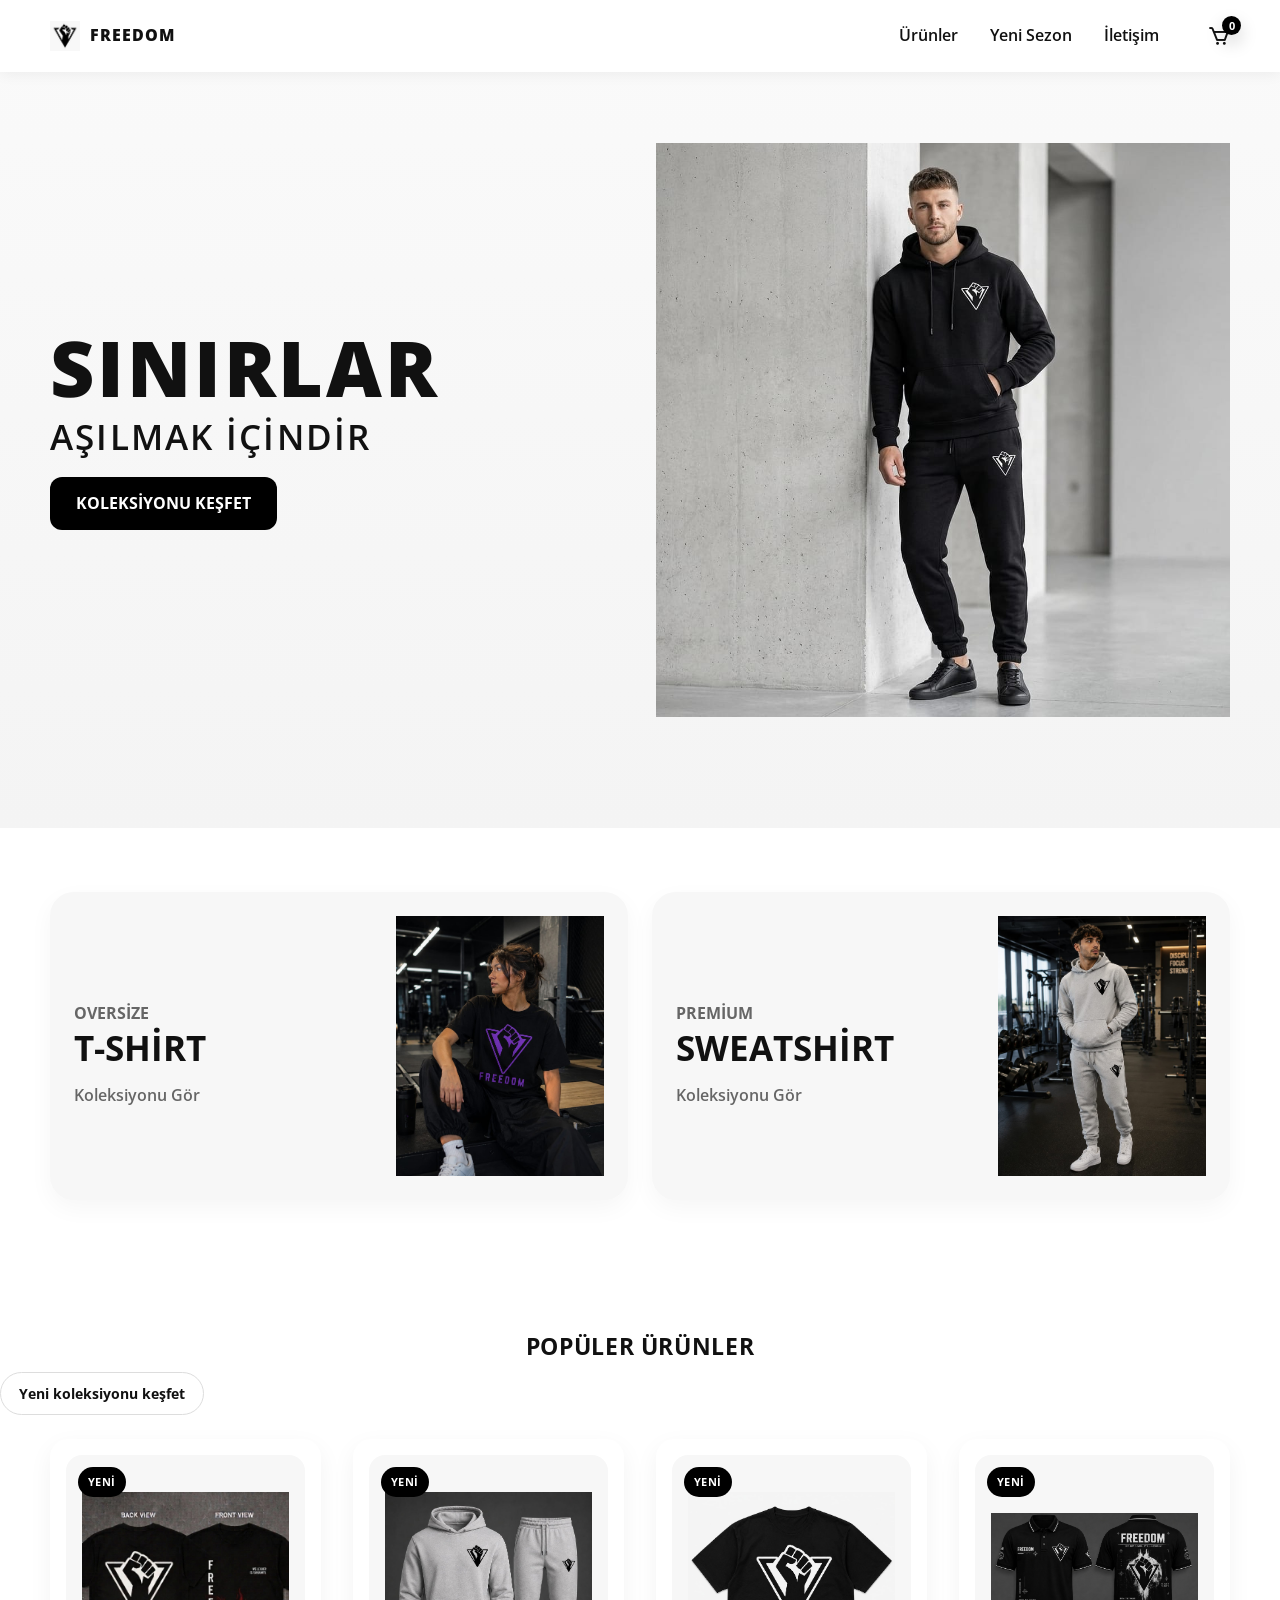
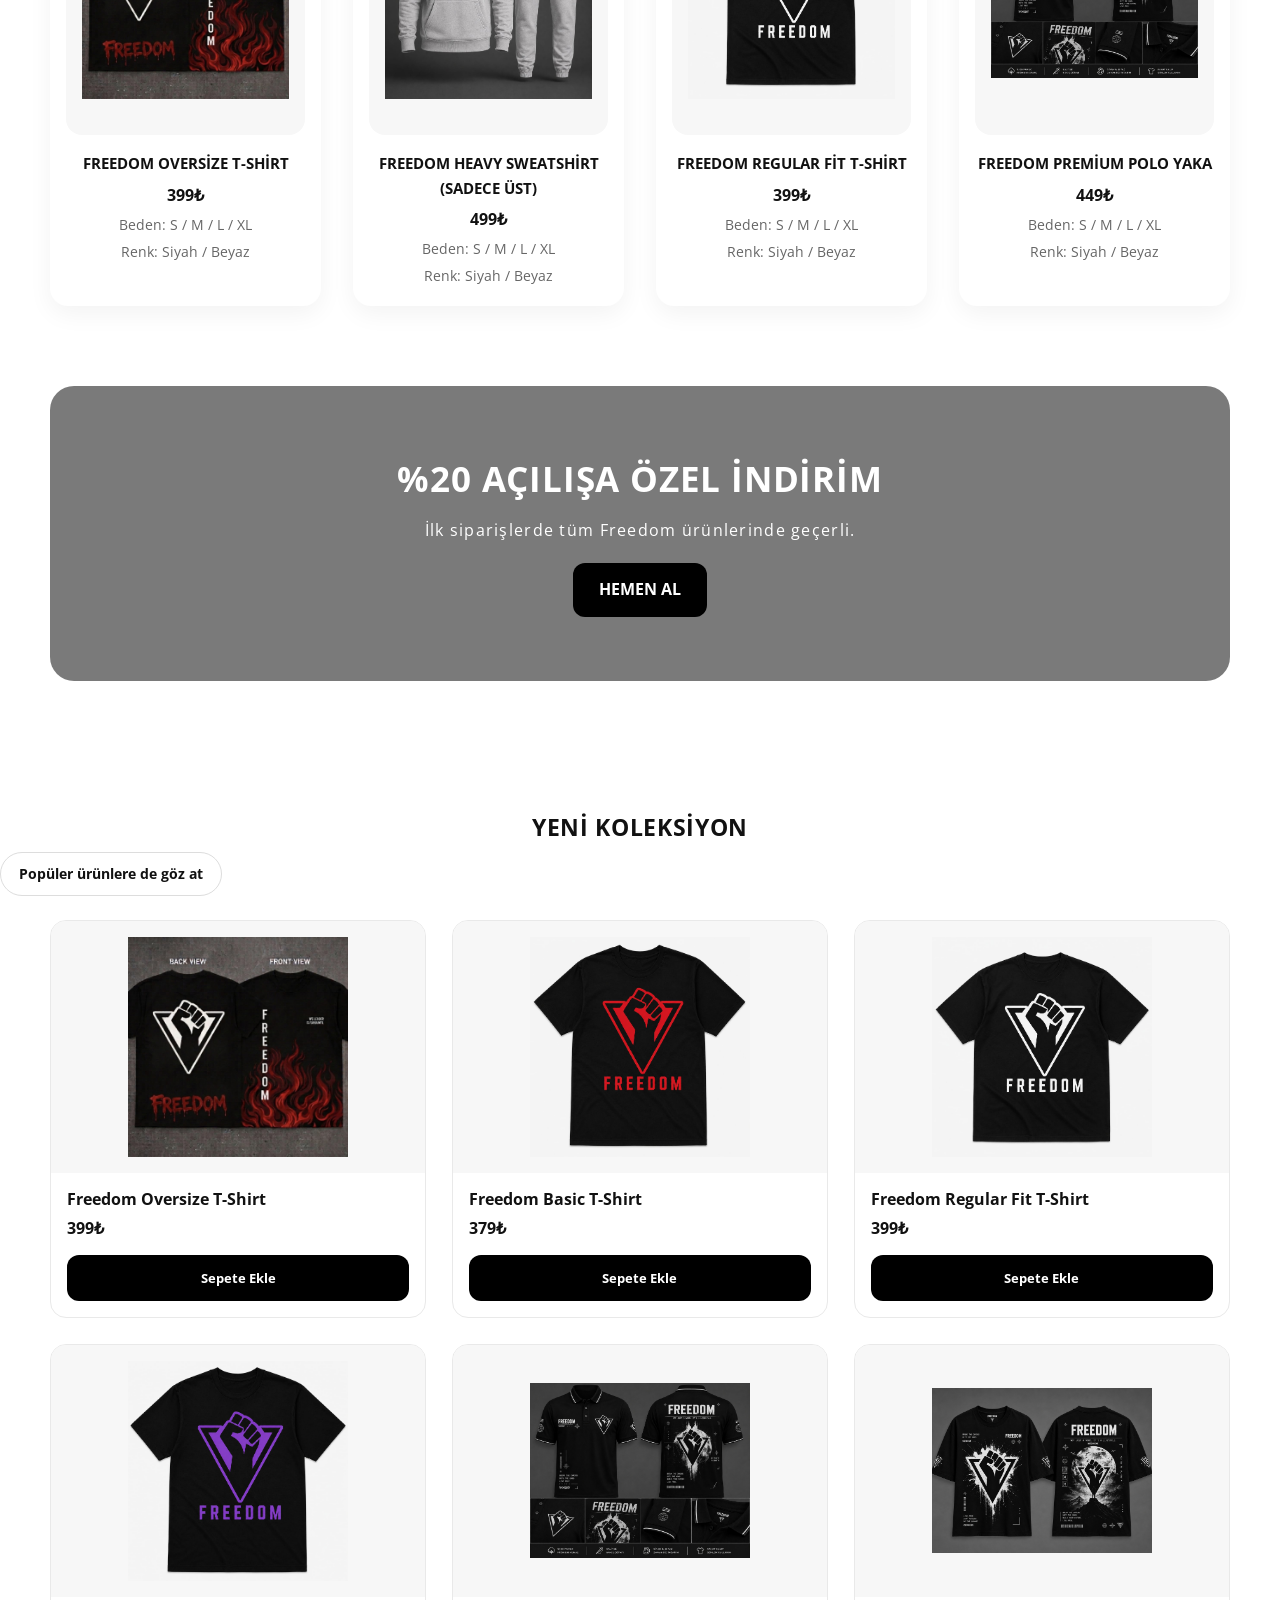
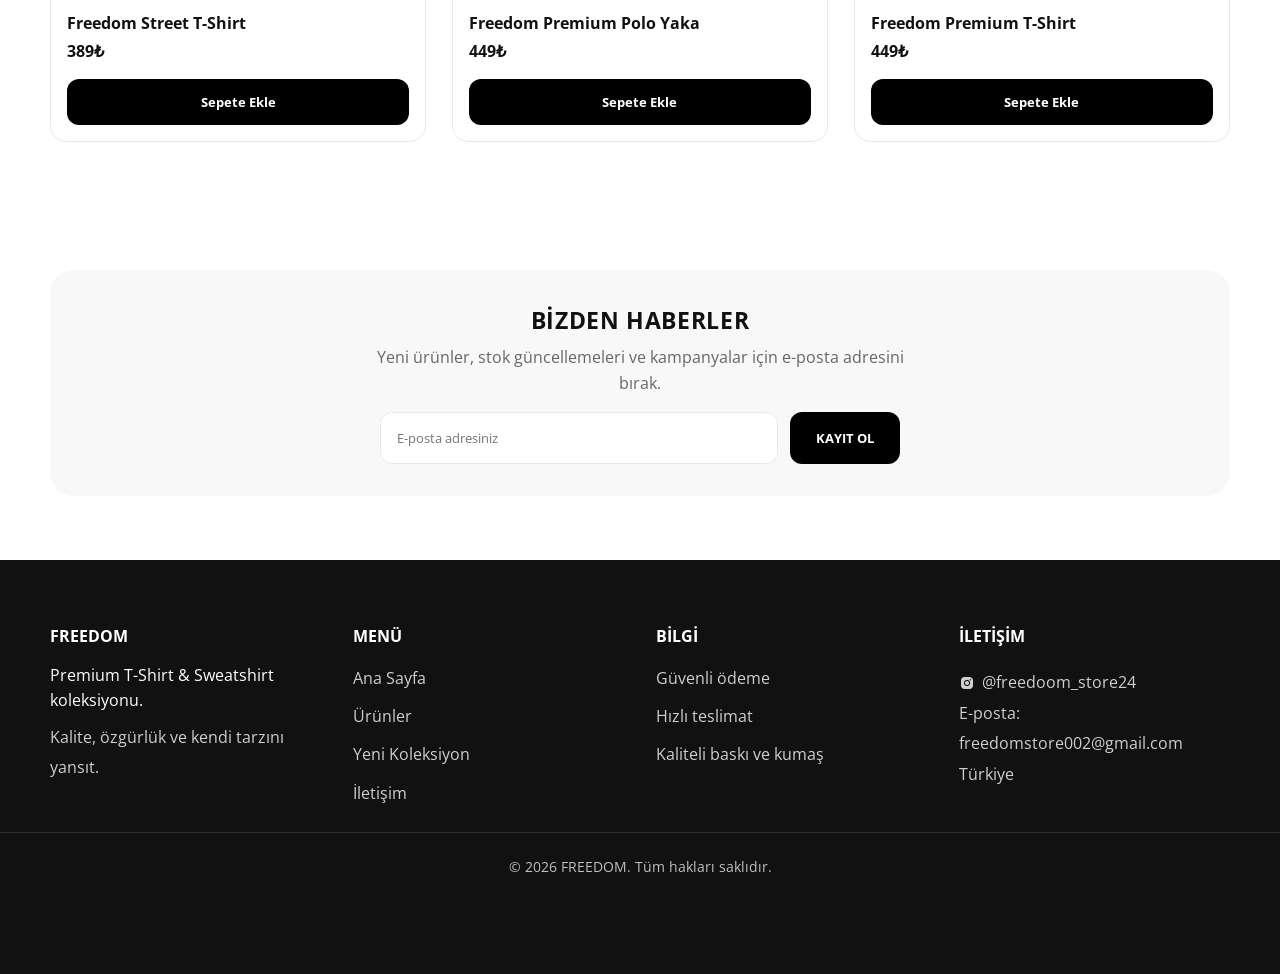
==== commit 8e9993c3: "Fix typo in featured section link text" ====
--- a/index.html
+++ b/index.html
@@ -87,7 +87,7 @@
         <!--===== FEATURED =====-->
         <section class="featured section" id="featured">
             <h2 class="section-title">POPÜLER ÜRÜNLER</h2>
-            <a href="#new" class="section-all">Yeni koleksiyonu da keşfet</a>
+            <a href="#new" class="section-all">Yeni koleksiyonu keşfet</a>
 
             <div class="featured__container bd-grid">
                 <a href="urun1.html" class="featured__product">
--- a/css/styles.css
+++ b/css/styles.css
@@ -818,3 +818,297 @@
   pointer-events: auto;
   transform: translateY(0);
 }
+/*==================== PREMIUM FINAL PACK ====================*/
+
+/* Section buttons */
+.section-all{
+  display: inline-flex;
+  align-items: center;
+  justify-content: center;
+  margin: 0 auto var(--mb-3);
+  padding: 10px 18px;
+  border: 1px solid #ddd;
+  border-radius: 999px;
+  color: #111;
+  background: #fff;
+  font-size: .85rem;
+  font-weight: 700;
+  transition: .3s;
+}
+.section-all:hover{
+  background:#111;
+  color:#fff;
+  border-color:#111;
+  transform: translateY(-2px);
+}
+
+/* Featured product cards */
+.featured__container{
+  gap: 2rem;
+}
+
+.featured__product{
+  background: #fff;
+  border-radius: 18px;
+  padding: 1rem 1rem 1.25rem;
+  box-shadow: 0 8px 24px rgba(0,0,0,.05);
+  transition: .35s;
+  overflow: hidden;
+}
+.featured__product:hover{
+  transform: translateY(-8px);
+  box-shadow: 0 18px 40px rgba(0,0,0,.10);
+}
+.featured__box{
+  border-radius: 16px;
+  overflow: hidden;
+}
+.featured__img{
+  transition: transform .35s ease;
+}
+.featured__product:hover .featured__img{
+  transform: scale(1.04);
+}
+.featured__name{
+  font-size: .95rem;
+  font-weight: 700;
+}
+.featured__price{
+  display:block;
+  margin-top: .35rem;
+  font-size: 1rem;
+  color:#111;
+  font-weight:700;
+}
+.featured__info{
+  margin-top: .35rem;
+}
+
+/* Collection boxes */
+.collection__box{
+  border-radius: 24px;
+  box-shadow: 0 8px 24px rgba(0,0,0,.04);
+}
+.collection__box:hover{
+  box-shadow: 0 18px 40px rgba(0,0,0,.10);
+}
+
+/* Offer section */
+.offer__bg{
+  border-radius: 24px;
+  overflow: hidden;
+}
+.offer.section{
+  padding-top: 1rem;
+}
+.offer__data{
+  padding: 4rem 1rem;
+}
+.offer__description{
+  max-width: 620px;
+  margin: 0 auto 1.2rem;
+  letter-spacing: .08rem;
+}
+
+/* New collection cards */
+.new__container{
+  gap: 1.6rem;
+}
+
+.new__box{
+  background:#fff;
+  border-radius: 20px;
+  padding: 14px;
+  min-height: auto;
+  box-shadow: 0 8px 24px rgba(0,0,0,.05);
+  transition: .35s;
+  display: flex;
+  flex-direction: column;
+  align-items: stretch;
+}
+.new__box:hover{
+  transform: translateY(-6px);
+  box-shadow: 0 18px 40px rgba(0,0,0,.10);
+}
+.new__img{
+  width: 100%;
+  max-width: 220px;
+  height: 220px;
+  object-fit: contain;
+  margin: 0 auto;
+}
+.new__link{
+  position: absolute;
+  left: 0;
+  right: 0;
+  top: 0;
+  bottom: auto;
+  width: 100%;
+  height: auto;
+  display: flex;
+  justify-content: center;
+  align-items: flex-start;
+  background: transparent;
+  transition: none;
+  padding-top: 12px;
+  pointer-events: none;
+}
+.new__link .button{
+  pointer-events: auto;
+}
+.new__box:hover .new__link{
+  bottom: auto;
+}
+.new__box .add-to-cart{
+  width: 100%;
+  border: none;
+  cursor: pointer;
+  margin-top: 12px;
+}
+
+/* Newsletter */
+.newsletter__subscribed{
+  background:#f8f8f8;
+  border-radius: 24px;
+  padding: 2rem 1.25rem;
+}
+.newsletter__form{
+  gap: .75rem;
+}
+.newsletter__input{
+  min-height: 52px;
+  border-radius: 12px;
+}
+.newsletter__form .button{
+  border-radius: 12px;
+  text-align:center;
+}
+
+/* Footer */
+.footer__container{
+  gap: 2rem;
+}
+.footer__box ul li{
+  margin-bottom: .5rem;
+}
+.footer__social{
+  display:inline-flex;
+  align-items:center;
+  gap:.45rem;
+}
+
+/* Cart badge prettier */
+#cart-count{
+  box-shadow: 0 8px 18px rgba(0,0,0,.18);
+}
+
+/* Toast notification */
+.toast-container{
+  position: fixed;
+  top: 88px;
+  right: 20px;
+  z-index: 9999;
+  display: flex;
+  flex-direction: column;
+  gap: 12px;
+}
+.toast{
+  min-width: 260px;
+  max-width: 340px;
+  background: #111;
+  color: #fff;
+  padding: 14px 16px;
+  border-radius: 16px;
+  box-shadow: 0 16px 40px rgba(0,0,0,.22);
+  display: flex;
+  align-items: flex-start;
+  gap: 12px;
+  opacity: 0;
+  transform: translateY(-10px);
+  animation: toastIn .25s ease forwards;
+}
+.toast__icon{
+  font-size: 1.25rem;
+  line-height: 1;
+  margin-top: 2px;
+}
+.toast__content{
+  flex: 1;
+}
+.toast__title{
+  font-size: .95rem;
+  font-weight: 700;
+  margin-bottom: 2px;
+}
+.toast__text{
+  font-size: .85rem;
+  color: rgba(255,255,255,.85);
+  line-height: 1.45;
+}
+.toast.hide{
+  animation: toastOut .25s ease forwards;
+}
+
+@keyframes toastIn{
+  from{
+    opacity:0;
+    transform: translateY(-10px);
+  }
+  to{
+    opacity:1;
+    transform: translateY(0);
+  }
+}
+@keyframes toastOut{
+  from{
+    opacity:1;
+    transform: translateY(0);
+  }
+  to{
+    opacity:0;
+    transform: translateY(-10px);
+  }
+}
+
+/* Mobile tweaks */
+@media screen and (max-width: 767px){
+  .section-title{
+    margin-bottom: .8rem;
+  }
+
+  .section-all{
+    margin-bottom: 1.5rem;
+  }
+
+  .featured__product{
+    padding: .85rem .85rem 1rem;
+  }
+
+  .featured__box{
+    min-height: 220px;
+  }
+
+  .featured__img{
+    width: 190px;
+  }
+
+  .new__img{
+    height: 180px;
+    max-width: 180px;
+  }
+
+  .toast-container{
+    left: 14px;
+    right: 14px;
+    top: 78px;
+  }
+
+  .toast{
+    max-width: 100%;
+    min-width: 0;
+  }
+
+  .newsletter__form{
+    grid-template-columns: 1fr;
+  }
+}
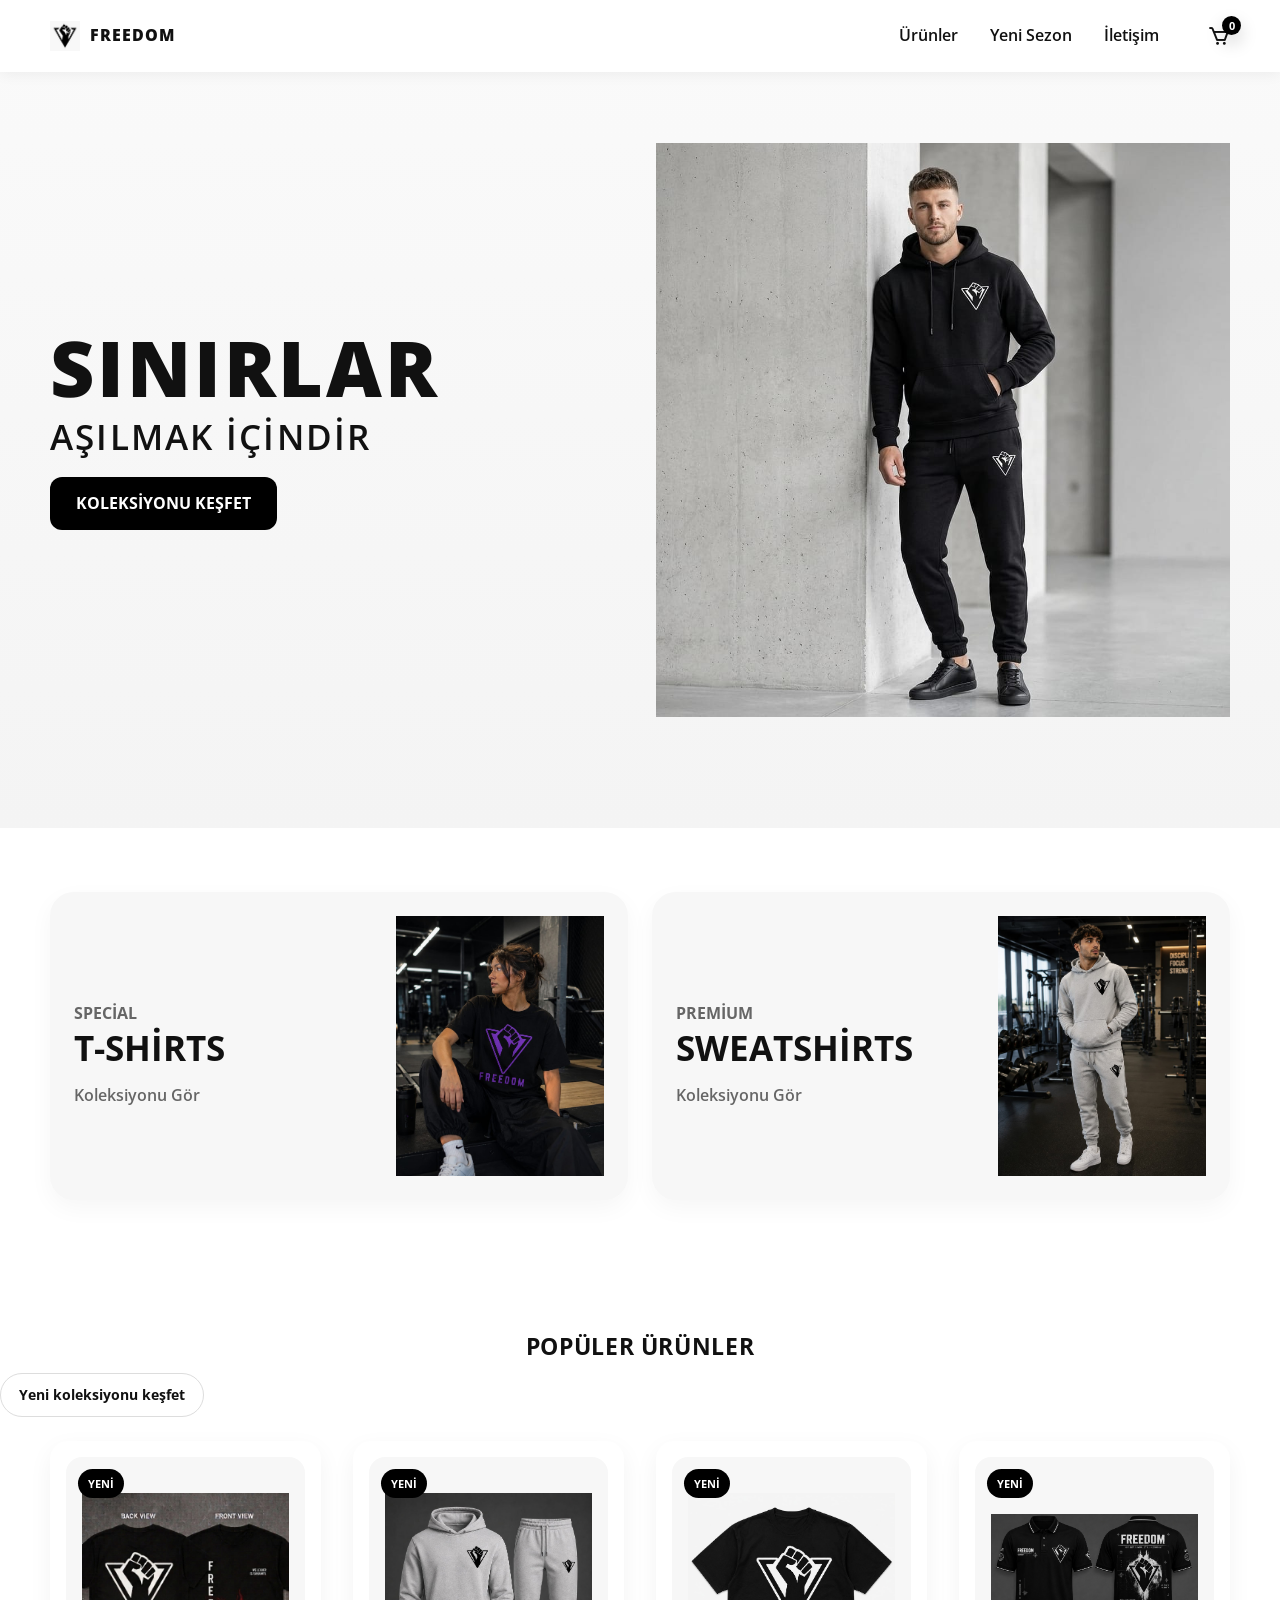
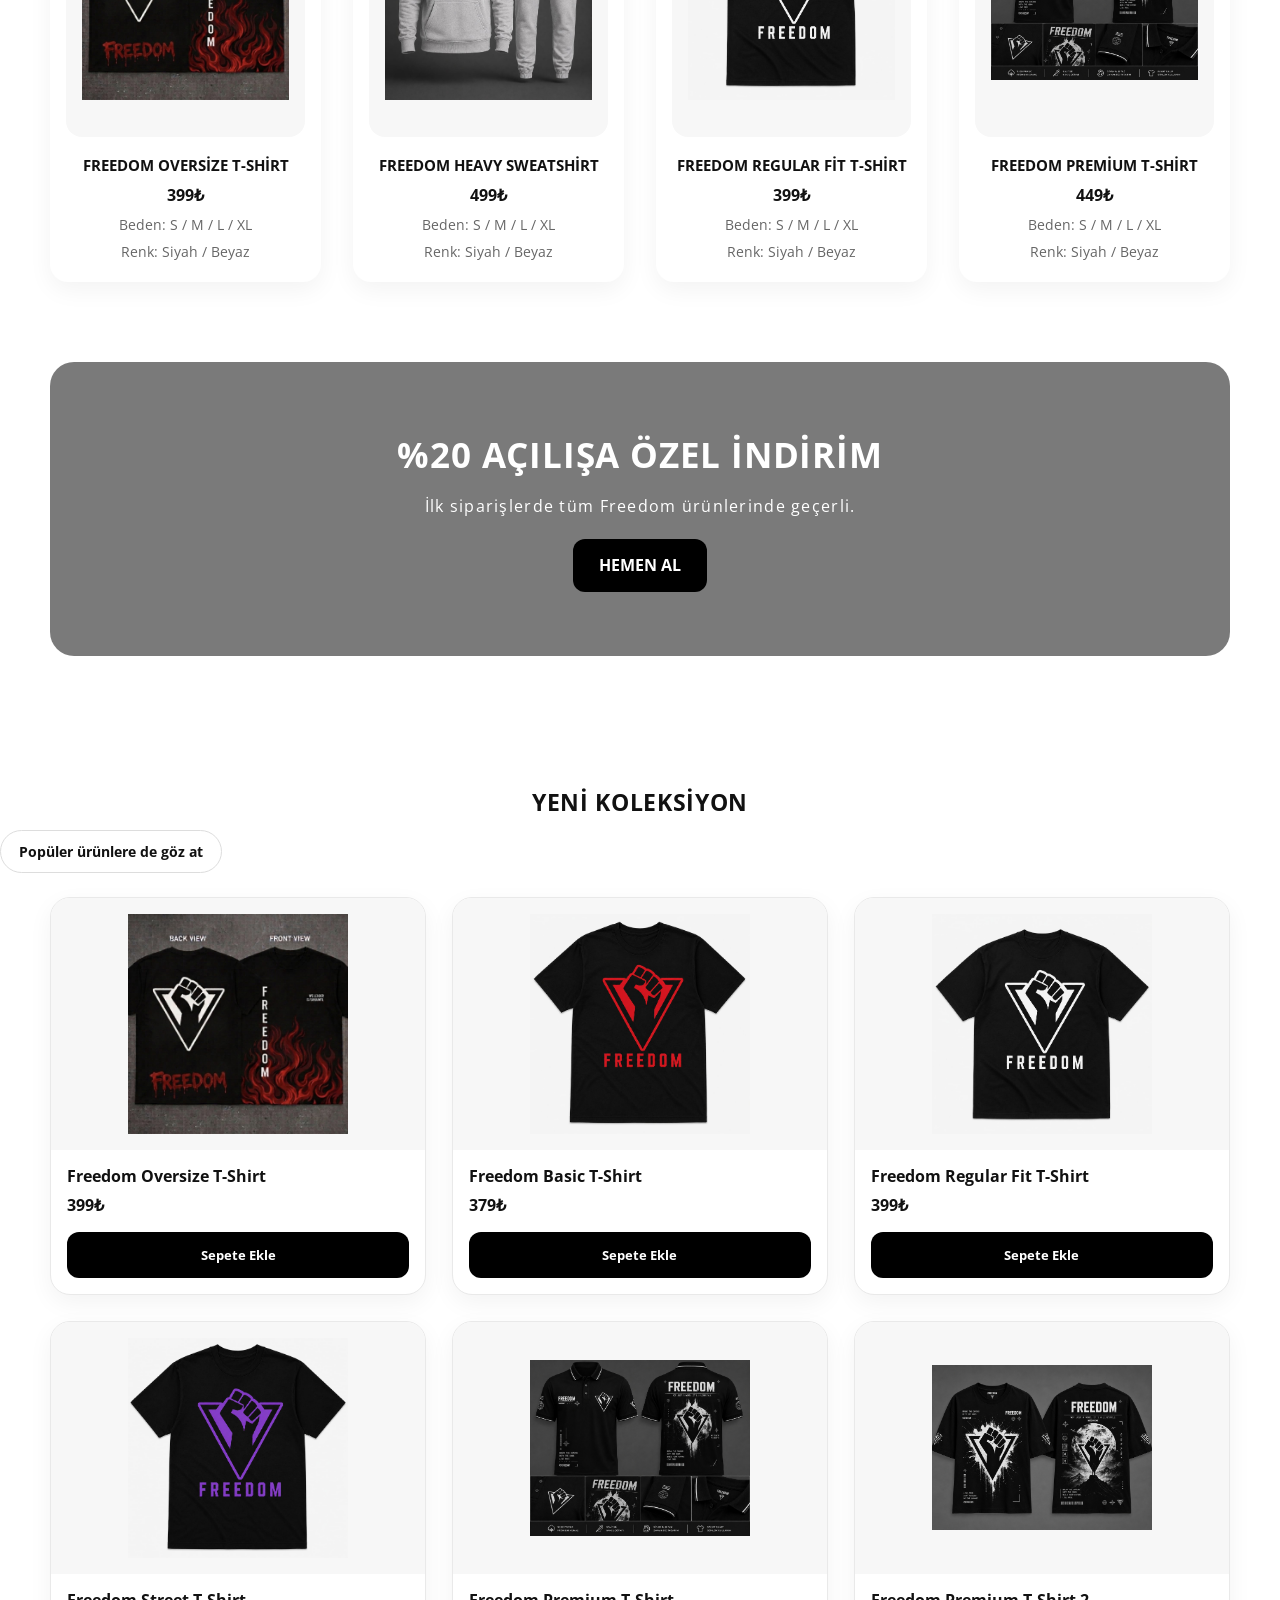
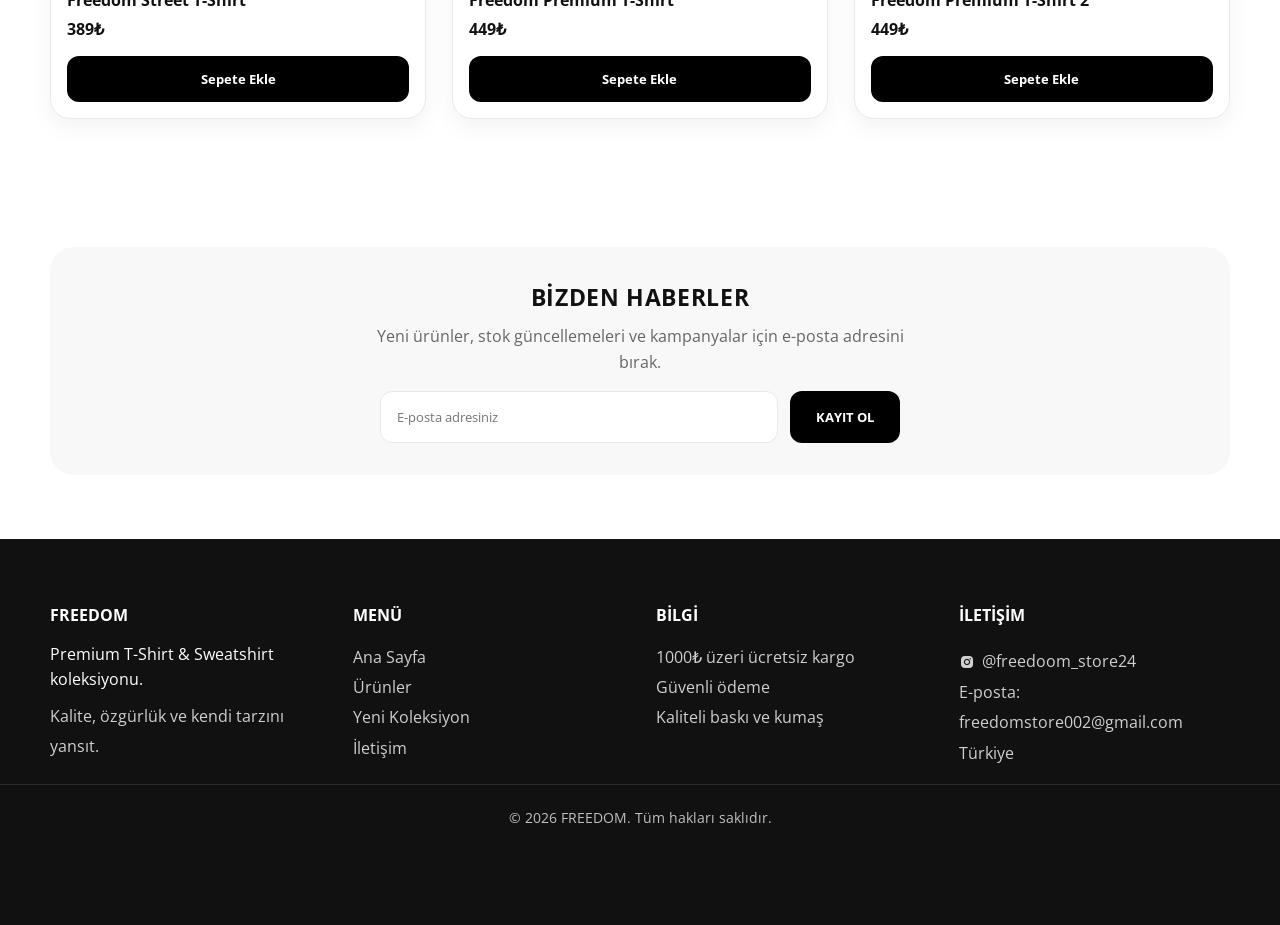
==== commit f00a1be9: "Update product links and titles in index.html" ====
--- a/index.html
+++ b/index.html
@@ -61,25 +61,25 @@
                 <div class="collection__box">
                     <div class="collection__data">
                         <h2 class="collection__title">
-                            <span class="collection__subtitle">oversize</span><br />
-                            T-shirt
+                            <span class="collection__subtitle">special</span><br />
+                            T-Shirts
                         </h2>
-                        <a href="urun1.html" class="collection__view">Koleksiyonu Gör</a>
-                    </div>
-
-                    <img src="img/model1.jpeg" alt="Freedom Oversize T-Shirt" class="collection__img" />
+                        <a href="special-tshirts.html" class="collection__view">Koleksiyonu Gör</a>
+                    </div>
+
+                    <img src="img/model1.jpeg" alt="Freedom Special T-Shirts" class="collection__img" />
                 </div>
 
                 <div class="collection__box">
                     <div class="collection__data">
                         <h2 class="collection__title">
                             <span class="collection__subtitle">premium</span><br />
-                            sweatshirt
+                            Sweatshirts
                         </h2>
-                        <a href="urun2.html" class="collection__view">Koleksiyonu Gör</a>
-                    </div>
-
-                    <img src="img/model-sweat.jpeg" alt="Freedom Premium Sweatshirt" class="collection__img" />
+                        <a href="premium-sweatshirts.html" class="collection__view">Koleksiyonu Gör</a>
+                    </div>
+
+                    <img src="img/model-sweat.jpeg" alt="Freedom Premium Sweatshirts" class="collection__img" />
                 </div>
             </div>
         </section>
@@ -90,7 +90,7 @@
             <a href="#new" class="section-all">Yeni koleksiyonu keşfet</a>
 
             <div class="featured__container bd-grid">
-                <a href="urun1.html" class="featured__product">
+                <a href="special-tshirts.html" class="featured__product">
                     <div class="featured__box">
                         <div class="featured__new">YENİ</div>
                         <img src="img/tshirt4.jpeg" class="featured__img" alt="Freedom Oversize T-Shirt" />
@@ -104,21 +104,21 @@
                     </div>
                 </a>
 
-                <a href="urun2.html" class="featured__product">
+                <a href="premium-sweatshirts.html" class="featured__product">
                     <div class="featured__box">
                         <div class="featured__new">YENİ</div>
                         <img src="img/sweat4.jpeg" class="featured__img" alt="Freedom Heavy Sweatshirt" />
                     </div>
 
                     <div class="featured__data">
-                        <h3 class="featured__name">Freedom Heavy Sweatshirt (Sadece Üst)</h3>
+                        <h3 class="featured__name">Freedom Heavy Sweatshirt</h3>
                         <span class="featured__price">499₺</span>
                         <p class="featured__info">Beden: S / M / L / XL</p>
                         <p class="featured__info">Renk: Siyah / Beyaz</p>
                     </div>
                 </a>
 
-                <a href="urun3.html" class="featured__product">
+                <a href="special-tshirts.html" class="featured__product">
                     <div class="featured__box">
                         <div class="featured__new">YENİ</div>
                         <img src="img/tshirt8.jpeg" class="featured__img" alt="Freedom Regular Fit T-Shirt" />
@@ -132,14 +132,14 @@
                     </div>
                 </a>
 
-                <a href="urun4.html" class="featured__product">
+                <a href="special-tshirts.html" class="featured__product">
                     <div class="featured__box">
                         <div class="featured__new">YENİ</div>
-                        <img src="img/tshirt12.jpeg" class="featured__img" alt="Freedom Premium Polo Yaka" />
+                        <img src="img/tshirt12.jpeg" class="featured__img" alt="Freedom Premium T-Shirt" />
                     </div>
 
                     <div class="featured__data">
-                        <h3 class="featured__name">Freedom Premium Polo Yaka</h3>
+                        <h3 class="featured__name">Freedom Premium T-Shirt</h3>
                         <span class="featured__price">449₺</span>
                         <p class="featured__info">Beden: S / M / L / XL</p>
                         <p class="featured__info">Renk: Siyah / Beyaz</p>
@@ -172,7 +172,7 @@
                     <div class="new__image-wrap">
                         <img src="img/tshirt4.jpeg" alt="Freedom Oversize T-Shirt" class="new__img" />
                         <div class="new__overlay">
-                            <a href="urun1.html" class="button">İNCELE</a>
+                            <a href="special-tshirts.html" class="button">İNCELE</a>
                         </div>
                     </div>
 
@@ -183,7 +183,7 @@
                         <div class="new__actions">
                             <button
                                 class="button add-to-cart"
-                                data-id="urun1"
+                                data-id="tshirt4"
                                 data-name="Freedom Oversize T-Shirt"
                                 data-price="399"
                                 data-image="img/tshirt4.jpeg"
@@ -194,12 +194,12 @@
                     </div>
                 </div>
 
-                <!-- ÜRÜN 5 -->
+                <!-- ÜRÜN 2 -->
                 <div class="new__card">
                     <div class="new__image-wrap">
                         <img src="img/tshirt6.jpeg" alt="Freedom Basic T-Shirt" class="new__img" />
                         <div class="new__overlay">
-                            <a href="urun5.html" class="button">İNCELE</a>
+                            <a href="special-tshirts.html" class="button">İNCELE</a>
                         </div>
                     </div>
 
@@ -210,7 +210,7 @@
                         <div class="new__actions">
                             <button
                                 class="button add-to-cart"
-                                data-id="urun5"
+                                data-id="tshirt6"
                                 data-name="Freedom Basic T-Shirt"
                                 data-price="379"
                                 data-image="img/tshirt6.jpeg"
@@ -226,7 +226,7 @@
                     <div class="new__image-wrap">
                         <img src="img/tshirt8.jpeg" alt="Freedom Regular Fit T-Shirt" class="new__img" />
                         <div class="new__overlay">
-                            <a href="urun3.html" class="button">İNCELE</a>
+                            <a href="special-tshirts.html" class="button">İNCELE</a>
                         </div>
                     </div>
 
@@ -237,7 +237,7 @@
                         <div class="new__actions">
                             <button
                                 class="button add-to-cart"
-                                data-id="urun3"
+                                data-id="tshirt8"
                                 data-name="Freedom Regular Fit T-Shirt"
                                 data-price="399"
                                 data-image="img/tshirt8.jpeg"
@@ -248,12 +248,12 @@
                     </div>
                 </div>
 
-                <!-- ÜRÜN 6 -->
+                <!-- ÜRÜN 4 -->
                 <div class="new__card">
                     <div class="new__image-wrap">
                         <img src="img/tshirt3.jpeg" alt="Freedom Street T-Shirt" class="new__img" />
                         <div class="new__overlay">
-                            <a href="urun6.html" class="button">İNCELE</a>
+                            <a href="special-tshirts.html" class="button">İNCELE</a>
                         </div>
                     </div>
 
@@ -264,7 +264,7 @@
                         <div class="new__actions">
                             <button
                                 class="button add-to-cart"
-                                data-id="urun6"
+                                data-id="tshirt3"
                                 data-name="Freedom Street T-Shirt"
                                 data-price="389"
                                 data-image="img/tshirt3.jpeg"
@@ -275,24 +275,24 @@
                     </div>
                 </div>
 
-                <!-- ÜRÜN 4 -->
-                <div class="new__card">
-                    <div class="new__image-wrap">
-                        <img src="img/tshirt12.jpeg" alt="Freedom Premium Polo Yaka" class="new__img" />
-                        <div class="new__overlay">
-                            <a href="urun4.html" class="button">İNCELE</a>
-                        </div>
-                    </div>
-
-                    <div class="new__content">
-                        <h3 class="new__name">Freedom Premium Polo Yaka</h3>
+                <!-- ÜRÜN 5 -->
+                <div class="new__card">
+                    <div class="new__image-wrap">
+                        <img src="img/tshirt12.jpeg" alt="Freedom Premium T-Shirt" class="new__img" />
+                        <div class="new__overlay">
+                            <a href="special-tshirts.html" class="button">İNCELE</a>
+                        </div>
+                    </div>
+
+                    <div class="new__content">
+                        <h3 class="new__name">Freedom Premium T-Shirt</h3>
                         <span class="new__price">449₺</span>
 
                         <div class="new__actions">
                             <button
                                 class="button add-to-cart"
-                                data-id="urun4"
-                                data-name="Freedom Premium Polo Yaka"
+                                data-id="tshirt12"
+                                data-name="Freedom Premium T-Shirt"
                                 data-price="449"
                                 data-image="img/tshirt12.jpeg"
                             >
@@ -302,24 +302,24 @@
                     </div>
                 </div>
 
-                <!-- ÜRÜN 7 -->
-                <div class="new__card">
-                    <div class="new__image-wrap">
-                        <img src="img/tshirt13.jpeg" alt="Freedom Premium T-Shirt" class="new__img" />
-                        <div class="new__overlay">
-                            <a href="urun7.html" class="button">İNCELE</a>
-                        </div>
-                    </div>
-
-                    <div class="new__content">
-                        <h3 class="new__name">Freedom Premium T-Shirt</h3>
+                <!-- ÜRÜN 6 -->
+                <div class="new__card">
+                    <div class="new__image-wrap">
+                        <img src="img/tshirt13.jpeg" alt="Freedom Premium T-Shirt 2" class="new__img" />
+                        <div class="new__overlay">
+                            <a href="special-tshirts.html" class="button">İNCELE</a>
+                        </div>
+                    </div>
+
+                    <div class="new__content">
+                        <h3 class="new__name">Freedom Premium T-Shirt 2</h3>
                         <span class="new__price">449₺</span>
 
                         <div class="new__actions">
                             <button
                                 class="button add-to-cart"
-                                data-id="urun7"
-                                data-name="Freedom Premium T-Shirt"
+                                data-id="tshirt13"
+                                data-name="Freedom Premium T-Shirt 2"
                                 data-price="449"
                                 data-image="img/tshirt13.jpeg"
                             >
@@ -371,8 +371,8 @@
             <div class="footer__box">
                 <h3 class="footer__title">BİLGİ</h3>
                 <ul>
+                    <li><span class="footer__link">1000₺ üzeri ücretsiz kargo</span></li>
                     <li><span class="footer__link">Güvenli ödeme</span></li>
-                    <li><span class="footer__link">Hızlı teslimat</span></li>
                     <li><span class="footer__link">Kaliteli baskı ve kumaş</span></li>
                 </ul>
             </div>
--- a/css/styles.css
+++ b/css/styles.css
@@ -11,9 +11,7 @@
   --dark-color: #111111;
   --dark-color-light: #666666;
   --gray-color: #f7f7f7;
-  --gray-color-2: #efefef;
   --border-color: #e9e9e9;
-  --success-color: #0f9d58;
 
   --body-font: "Open Sans", sans-serif;
 
@@ -38,7 +36,7 @@
   --radius-lg: 22px;
 
   --shadow-sm: 0 8px 20px rgba(0, 0, 0, 0.05);
-  --shadow-md: 0 12px 30px rgba(0, 0, 0, 0.08);
+  --shadow-md: 0 16px 40px rgba(0, 0, 0, 0.10);
 
   --z-fixed: 100;
 }
@@ -111,17 +109,31 @@
 .section-title {
   font-size: var(--h2-font-size);
   text-align: center;
-  margin-bottom: 0.4rem;
+  margin-bottom: 0.5rem;
   color: var(--dark-color);
   letter-spacing: 0.04rem;
 }
 
 .section-all {
-  display: block;
-  text-align: center;
-  color: var(--dark-color-light);
-  font-size: var(--small-font-size);
-  margin-bottom: 2rem;
+  display: inline-flex;
+  align-items: center;
+  justify-content: center;
+  margin: 0 auto var(--mb-3);
+  padding: 10px 18px;
+  border: 1px solid #ddd;
+  border-radius: 999px;
+  color: #111;
+  background: #fff;
+  font-size: 0.85rem;
+  font-weight: 700;
+  transition: 0.3s;
+}
+
+.section-all:hover {
+  background: #111;
+  color: #fff;
+  border-color: #111;
+  transform: translateY(-2px);
 }
 
 .bd-grid {
@@ -151,15 +163,6 @@
 .button:hover {
   background: var(--first-color-alt);
   transform: translateY(-2px);
-}
-
-.button--light {
-  background: var(--gray-color);
-  color: var(--dark-color);
-}
-
-.button--light:hover {
-  background: #ececec;
 }
 
 /*===== HEADER / NAV =====*/
@@ -231,6 +234,7 @@
   align-items: center;
   justify-content: center;
   line-height: 1;
+  box-shadow: 0 8px 18px rgba(0, 0, 0, 0.18);
 }
 
 .nav__toggle {
@@ -374,7 +378,7 @@
 
 .collection__box {
   background: var(--gray-color);
-  border-radius: var(--radius-lg);
+  border-radius: 24px;
   overflow: hidden;
   padding: 1.5rem;
   display: grid;
@@ -382,11 +386,12 @@
   gap: 1.25rem;
   min-height: 280px;
   transition: 0.25s ease;
+  box-shadow: 0 8px 24px rgba(0, 0, 0, 0.04);
 }
 
 .collection__box:hover {
   transform: translateY(-4px);
-  box-shadow: var(--shadow-sm);
+  box-shadow: 0 18px 40px rgba(0, 0, 0, 0.10);
 }
 
 .collection__img {
@@ -429,7 +434,6 @@
 
   .collection__box {
     grid-template-columns: 1fr auto;
-    text-align: left;
   }
 
   .collection__data {
@@ -452,11 +456,17 @@
 .featured__product {
   display: block;
   color: var(--dark-color);
-  transition: 0.25s ease;
+  background: #fff;
+  border-radius: 18px;
+  padding: 1rem 1rem 1.25rem;
+  box-shadow: 0 8px 24px rgba(0, 0, 0, 0.05);
+  transition: 0.35s;
+  overflow: hidden;
 }
 
 .featured__product:hover {
-  transform: translateY(-4px);
+  transform: translateY(-8px);
+  box-shadow: 0 18px 40px rgba(0, 0, 0, 0.10);
 }
 
 .featured__box {
@@ -475,6 +485,11 @@
   width: 220px;
   max-width: 100%;
   object-fit: contain;
+  transition: transform 0.35s ease;
+}
+
+.featured__product:hover .featured__img {
+  transform: scale(1.04);
 }
 
 .featured__new {
@@ -487,7 +502,6 @@
   padding: 6px 10px;
   border-radius: 999px;
   font-weight: var(--font-bold);
-  letter-spacing: 0.03rem;
 }
 
 .featured__data {
@@ -496,21 +510,25 @@
 }
 
 .featured__name {
+  font-size: 0.95rem;
+  font-weight: 700;
+  text-transform: uppercase;
+  margin-bottom: 0.35rem;
+}
+
+.featured__price {
+  display: block;
+  margin-top: 0.35rem;
   font-size: 1rem;
-  text-transform: uppercase;
-  margin-bottom: 0.45rem;
-}
-
-.featured__price {
-  font-weight: var(--font-bold);
-  display: inline-block;
-  margin-bottom: 0.35rem;
+  color: #111;
+  font-weight: 700;
 }
 
 .featured__info {
   color: var(--dark-color-light);
   font-size: 0.88rem;
   line-height: 1.5;
+  margin-top: 0.35rem;
 }
 
 @media screen and (min-width: 768px) {
@@ -526,9 +544,13 @@
 }
 
 /*===== OFFER =====*/
+.offer.section {
+  padding-top: 1rem;
+}
+
 .offer__bg {
   background: url("../img/offer.jpg") center/cover no-repeat;
-  border-radius: var(--radius-lg);
+  border-radius: 24px;
   overflow: hidden;
 }
 
@@ -547,32 +569,35 @@
 }
 
 .offer__description {
-  margin-bottom: 1.25rem;
+  max-width: 620px;
+  margin: 0 auto 1.2rem;
+  letter-spacing: 0.08rem;
 }
 
 /*===== NEW COLLECTION =====*/
 .new__container {
   grid-template-columns: repeat(2, 1fr);
-  gap: 1rem;
+  gap: 1.6rem;
 }
 
 .new__card {
-  background: var(--white-color);
+  background: #fff;
   border: 1px solid var(--border-color);
-  border-radius: var(--radius-md);
+  border-radius: 20px;
   overflow: hidden;
-  transition: 0.25s ease;
+  transition: 0.35s;
+  box-shadow: 0 8px 24px rgba(0, 0, 0, 0.05);
 }
 
 .new__card:hover {
-  transform: translateY(-4px);
-  box-shadow: var(--shadow-sm);
+  transform: translateY(-6px);
+  box-shadow: 0 18px 40px rgba(0, 0, 0, 0.10);
 }
 
 .new__image-wrap {
   position: relative;
   background: var(--gray-color);
-  min-height: 220px;
+  min-height: 240px;
   display: flex;
   align-items: center;
   justify-content: center;
@@ -581,9 +606,11 @@
 }
 
 .new__img {
-  width: 190px;
-  max-width: 100%;
+  width: 100%;
+  max-width: 220px;
+  height: 220px;
   object-fit: contain;
+  margin: 0 auto;
 }
 
 .new__overlay {
@@ -639,9 +666,9 @@
 }
 
 .newsletter__subscribed {
-  background: var(--gray-color);
-  border-radius: var(--radius-lg);
-  padding: 2rem 1rem;
+  background: #f8f8f8;
+  border-radius: 24px;
+  padding: 2rem 1.25rem;
 }
 
 .newsletter__description {
@@ -653,12 +680,13 @@
 .newsletter__form {
   display: grid;
   grid-template-columns: 1fr;
-  gap: 0.8rem;
+  gap: 0.75rem;
   max-width: 520px;
   margin: 0 auto;
 }
 
 .newsletter__input {
+  min-height: 52px;
   border: 1px solid var(--border-color);
   background: var(--white-color);
   padding: 14px 16px;
@@ -701,7 +729,7 @@
 .footer__social {
   display: inline-flex;
   align-items: center;
-  gap: 0.4rem;
+  gap: 0.45rem;
   margin-top: 0.3rem;
 }
 
@@ -796,214 +824,7 @@
 }
 
 /*===== TOAST =====*/
-.cart-toast {
-  position: fixed;
-  right: 20px;
-  bottom: 20px;
-  background: var(--dark-color);
-  color: var(--white-color);
-  padding: 14px 18px;
-  border-radius: 12px;
-  box-shadow: var(--shadow-md);
-  z-index: 9999;
-  font-weight: var(--font-semi);
-  opacity: 0;
-  pointer-events: none;
-  transform: translateY(20px);
-  transition: 0.3s ease;
-}
-
-.cart-toast.show {
-  opacity: 1;
-  pointer-events: auto;
-  transform: translateY(0);
-}
-/*==================== PREMIUM FINAL PACK ====================*/
-
-/* Section buttons */
-.section-all{
-  display: inline-flex;
-  align-items: center;
-  justify-content: center;
-  margin: 0 auto var(--mb-3);
-  padding: 10px 18px;
-  border: 1px solid #ddd;
-  border-radius: 999px;
-  color: #111;
-  background: #fff;
-  font-size: .85rem;
-  font-weight: 700;
-  transition: .3s;
-}
-.section-all:hover{
-  background:#111;
-  color:#fff;
-  border-color:#111;
-  transform: translateY(-2px);
-}
-
-/* Featured product cards */
-.featured__container{
-  gap: 2rem;
-}
-
-.featured__product{
-  background: #fff;
-  border-radius: 18px;
-  padding: 1rem 1rem 1.25rem;
-  box-shadow: 0 8px 24px rgba(0,0,0,.05);
-  transition: .35s;
-  overflow: hidden;
-}
-.featured__product:hover{
-  transform: translateY(-8px);
-  box-shadow: 0 18px 40px rgba(0,0,0,.10);
-}
-.featured__box{
-  border-radius: 16px;
-  overflow: hidden;
-}
-.featured__img{
-  transition: transform .35s ease;
-}
-.featured__product:hover .featured__img{
-  transform: scale(1.04);
-}
-.featured__name{
-  font-size: .95rem;
-  font-weight: 700;
-}
-.featured__price{
-  display:block;
-  margin-top: .35rem;
-  font-size: 1rem;
-  color:#111;
-  font-weight:700;
-}
-.featured__info{
-  margin-top: .35rem;
-}
-
-/* Collection boxes */
-.collection__box{
-  border-radius: 24px;
-  box-shadow: 0 8px 24px rgba(0,0,0,.04);
-}
-.collection__box:hover{
-  box-shadow: 0 18px 40px rgba(0,0,0,.10);
-}
-
-/* Offer section */
-.offer__bg{
-  border-radius: 24px;
-  overflow: hidden;
-}
-.offer.section{
-  padding-top: 1rem;
-}
-.offer__data{
-  padding: 4rem 1rem;
-}
-.offer__description{
-  max-width: 620px;
-  margin: 0 auto 1.2rem;
-  letter-spacing: .08rem;
-}
-
-/* New collection cards */
-.new__container{
-  gap: 1.6rem;
-}
-
-.new__box{
-  background:#fff;
-  border-radius: 20px;
-  padding: 14px;
-  min-height: auto;
-  box-shadow: 0 8px 24px rgba(0,0,0,.05);
-  transition: .35s;
-  display: flex;
-  flex-direction: column;
-  align-items: stretch;
-}
-.new__box:hover{
-  transform: translateY(-6px);
-  box-shadow: 0 18px 40px rgba(0,0,0,.10);
-}
-.new__img{
-  width: 100%;
-  max-width: 220px;
-  height: 220px;
-  object-fit: contain;
-  margin: 0 auto;
-}
-.new__link{
-  position: absolute;
-  left: 0;
-  right: 0;
-  top: 0;
-  bottom: auto;
-  width: 100%;
-  height: auto;
-  display: flex;
-  justify-content: center;
-  align-items: flex-start;
-  background: transparent;
-  transition: none;
-  padding-top: 12px;
-  pointer-events: none;
-}
-.new__link .button{
-  pointer-events: auto;
-}
-.new__box:hover .new__link{
-  bottom: auto;
-}
-.new__box .add-to-cart{
-  width: 100%;
-  border: none;
-  cursor: pointer;
-  margin-top: 12px;
-}
-
-/* Newsletter */
-.newsletter__subscribed{
-  background:#f8f8f8;
-  border-radius: 24px;
-  padding: 2rem 1.25rem;
-}
-.newsletter__form{
-  gap: .75rem;
-}
-.newsletter__input{
-  min-height: 52px;
-  border-radius: 12px;
-}
-.newsletter__form .button{
-  border-radius: 12px;
-  text-align:center;
-}
-
-/* Footer */
-.footer__container{
-  gap: 2rem;
-}
-.footer__box ul li{
-  margin-bottom: .5rem;
-}
-.footer__social{
-  display:inline-flex;
-  align-items:center;
-  gap:.45rem;
-}
-
-/* Cart badge prettier */
-#cart-count{
-  box-shadow: 0 8px 18px rgba(0,0,0,.18);
-}
-
-/* Toast notification */
-.toast-container{
+.toast-container {
   position: fixed;
   top: 88px;
   right: 20px;
@@ -1012,103 +833,110 @@
   flex-direction: column;
   gap: 12px;
 }
-.toast{
+
+.toast {
   min-width: 260px;
   max-width: 340px;
   background: #111;
   color: #fff;
   padding: 14px 16px;
   border-radius: 16px;
-  box-shadow: 0 16px 40px rgba(0,0,0,.22);
+  box-shadow: 0 16px 40px rgba(0, 0, 0, 0.22);
   display: flex;
   align-items: flex-start;
   gap: 12px;
   opacity: 0;
   transform: translateY(-10px);
-  animation: toastIn .25s ease forwards;
-}
-.toast__icon{
+  animation: toastIn 0.25s ease forwards;
+}
+
+.toast__icon {
   font-size: 1.25rem;
   line-height: 1;
   margin-top: 2px;
 }
-.toast__content{
+
+.toast__content {
   flex: 1;
 }
-.toast__title{
-  font-size: .95rem;
+
+.toast__title {
+  font-size: 0.95rem;
   font-weight: 700;
   margin-bottom: 2px;
 }
-.toast__text{
-  font-size: .85rem;
-  color: rgba(255,255,255,.85);
+
+.toast__text {
+  font-size: 0.85rem;
+  color: rgba(255, 255, 255, 0.85);
   line-height: 1.45;
 }
-.toast.hide{
-  animation: toastOut .25s ease forwards;
-}
-
-@keyframes toastIn{
-  from{
-    opacity:0;
+
+.toast.hide {
+  animation: toastOut 0.25s ease forwards;
+}
+
+@keyframes toastIn {
+  from {
+    opacity: 0;
     transform: translateY(-10px);
   }
-  to{
-    opacity:1;
+  to {
+    opacity: 1;
     transform: translateY(0);
   }
 }
-@keyframes toastOut{
-  from{
-    opacity:1;
+
+@keyframes toastOut {
+  from {
+    opacity: 1;
     transform: translateY(0);
   }
-  to{
-    opacity:0;
+  to {
+    opacity: 0;
     transform: translateY(-10px);
   }
 }
 
-/* Mobile tweaks */
-@media screen and (max-width: 767px){
-  .section-title{
-    margin-bottom: .8rem;
-  }
-
-  .section-all{
+/*===== MOBILE =====*/
+@media screen and (max-width: 767px) {
+  .section-title {
+    margin-bottom: 0.8rem;
+  }
+
+  .section-all {
     margin-bottom: 1.5rem;
   }
 
-  .featured__product{
-    padding: .85rem .85rem 1rem;
-  }
-
-  .featured__box{
+  .featured__product {
+    padding: 0.85rem 0.85rem 1rem;
+  }
+
+  .featured__box {
     min-height: 220px;
   }
 
-  .featured__img{
+  .featured__img {
     width: 190px;
   }
 
-  .new__img{
+  .new__img {
     height: 180px;
     max-width: 180px;
   }
 
-  .toast-container{
+  .toast-container {
     left: 14px;
     right: 14px;
     top: 78px;
   }
 
-  .toast{
+  .toast {
     max-width: 100%;
     min-width: 0;
   }
 
-  .newsletter__form{
+  .newsletter__form {
     grid-template-columns: 1fr;
   }
 }
